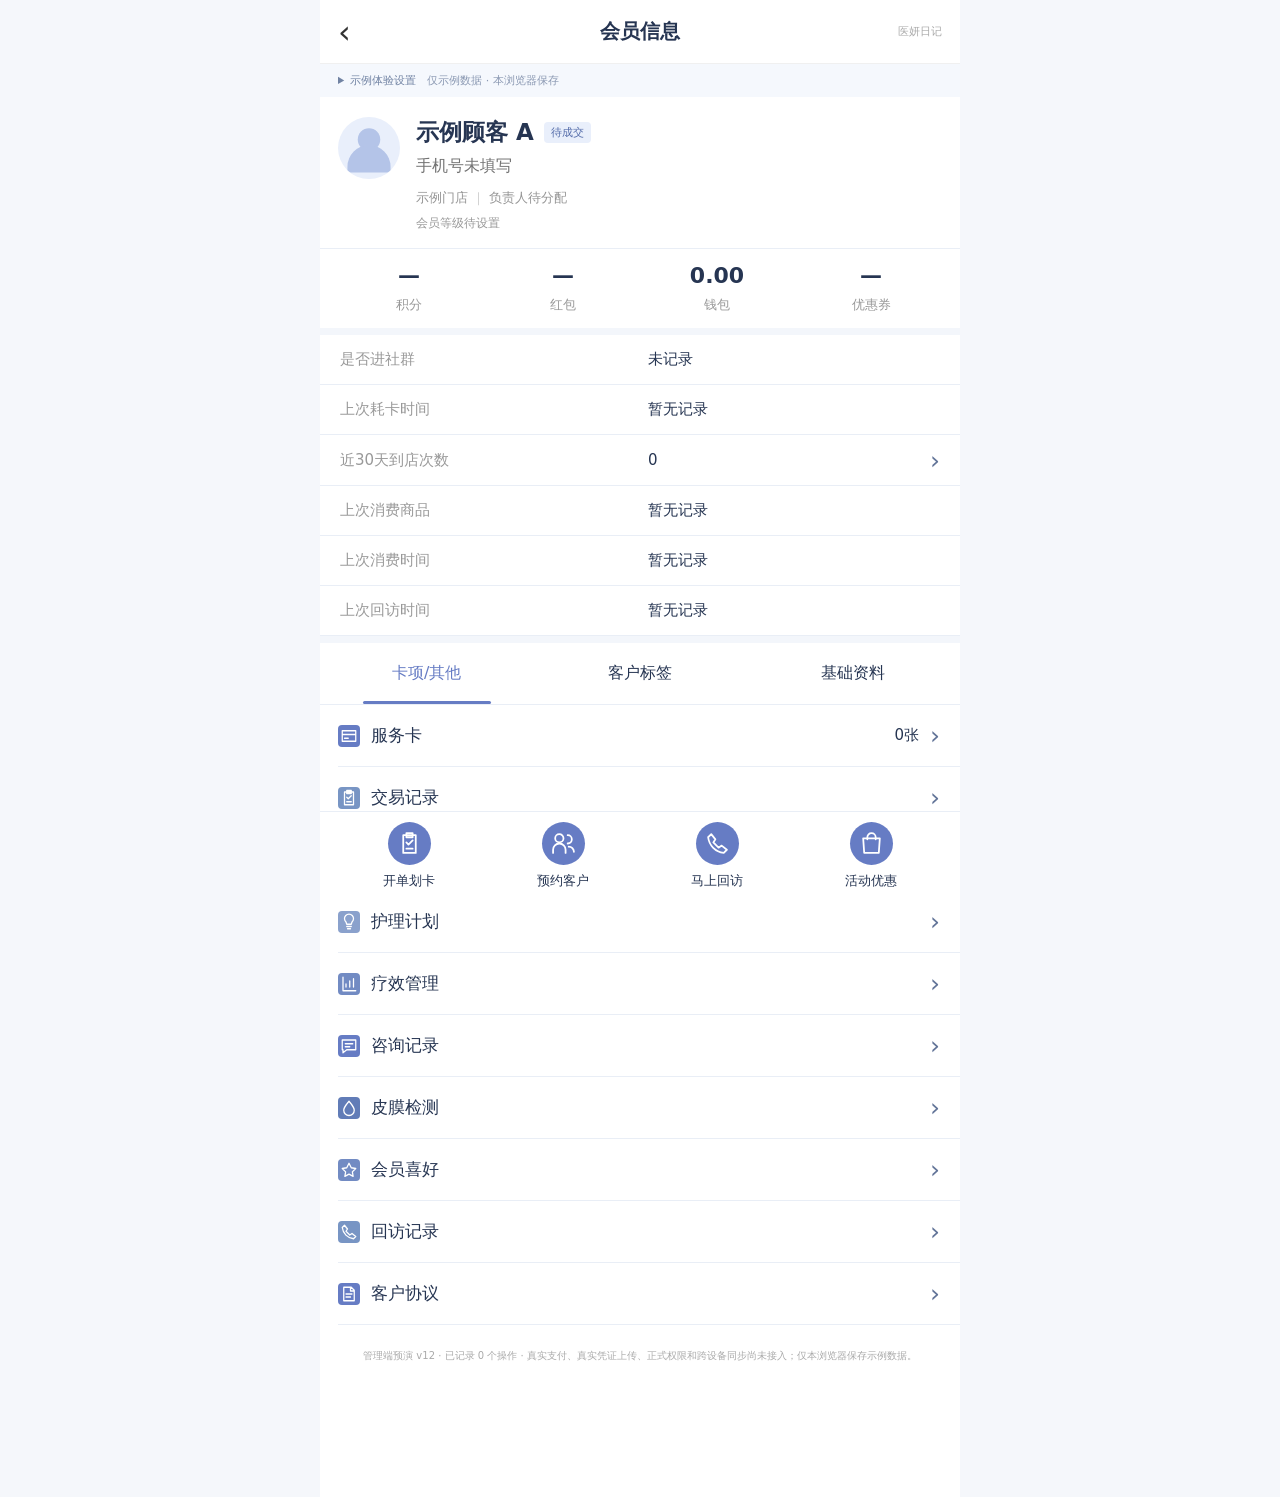
==== card-workflow/index.html @ ecf2a63a "Connect original workbench to appointment tasks customer filters and operating data" ====
<!doctype html>
<html lang="zh-CN">
  <head>
    <meta charset="UTF-8" />
    <meta name="viewport" content="width=device-width, initial-scale=1" />
    <meta name="robots" content="noindex, nofollow" />
    <meta name="referrer" content="no-referrer" />
    <title>医妍日记 · 管理端体验</title>
    <script type="module" crossorigin src="./assets/management-jrYn7xPK.js"></script>
    <link rel="modulepreload" crossorigin href="./assets/modulepreload-polyfill-wMinxHhO.js">
    <link rel="stylesheet" crossorigin href="./assets/management-DdcE110k.css">
  </head>
  <body>
    <div id="root"></div>
  </body>
</html>
---- card-workflow/assets/management-DdcE110k.css ----
._profile_sssn5_1{color:#263552;--accent:#667cc4;background:#fff}._member_sssn5_2{gap:16px;padding:24px 20px 20px;display:flex}._avatar_sssn5_3{background:#e9effb;border-radius:50%;flex:0 0 62px;place-items:center;height:62px;display:grid;overflow:hidden}._avatar_sssn5_3 svg{fill:#b4c4e8;width:60px;height:60px}._memberInfo_sssn5_5{flex:1;min-width:0}._name_sssn5_6{flex-wrap:wrap;align-items:center;gap:10px;display:flex}._name_sssn5_6 h2{color:#263552;margin:0;font-size:23px}._name_sssn5_6>span{color:#536ba9;background:#e9effb;border-radius:4px;padding:3px 7px;font-size:11px}._phone_sssn5_9{color:#737373;margin:10px 0 16px;font-size:16px}._assignment_sssn5_10{color:#959595;margin:0;font-size:13px}._assignment_sssn5_10>span{color:#c7c7c7}._level_sssn5_12{color:#999;margin:12px 0 0;font-size:12px}._assets_sssn5_13{border-top:1px solid #e9eef6;border-bottom:7px solid #f3f6fb;grid-template-columns:repeat(4,minmax(0,1fr));padding:20px 12px;display:grid}._assets_sssn5_13>div,._profile_sssn5_1 ._assets_sssn5_13>button{color:#263552;background:#fff;border:0;border-radius:0;flex-direction:column;align-items:center;gap:12px;min-width:0;padding:0;display:flex}._assets_sssn5_13 strong{overflow-wrap:anywhere;max-width:100%;font-size:22px;font-weight:600}._assets_sssn5_13 span{color:#999;font-size:13px}._overview_sssn5_17,._baseRows_sssn5_17{margin:0}._overview_sssn5_17{border-bottom:7px solid #f3f6fb}._overview_sssn5_17>div,._baseRows_sssn5_17>div{box-sizing:border-box;border-bottom:1px solid #e9eef6;grid-template-columns:minmax(0,1fr) minmax(0,1fr);align-items:center;gap:16px;min-height:58px;padding:12px 20px;display:grid}._overview_sssn5_17 dt{color:#999;font-size:15px}._overview_sssn5_17 dd,._baseRows_sssn5_17 dd{overflow-wrap:anywhere;margin:0;font-size:15px}._profile_sssn5_1 ._overview_sssn5_17 dd button{color:#263552;text-align:left;background:#fff;border:0;border-radius:0;justify-content:space-between;align-items:center;width:100%;min-height:30px;padding:0;display:flex}._tabBar_sssn5_23{z-index:5;background:#fff;border-bottom:1px solid #e9eef6;grid-template-columns:repeat(3,minmax(0,1fr));display:grid;position:sticky;top:0}._profile_sssn5_1 ._tabBar_sssn5_23 button{color:#263552;background:#fff;border:0;border-radius:0;padding:20px 0;font-size:16px;position:relative}._profile_sssn5_1 ._tabBar_sssn5_23 button[aria-selected=true]{color:var(--accent)}._tabBar_sssn5_23 button[aria-selected=true]:after{content:"";background:var(--accent);border-radius:2px;height:3px;position:absolute;bottom:0;left:20%;right:20%}._menu_sssn5_27{padding-left:18px}._profile_sssn5_1 ._menuRow_sssn5_28{color:#263552;text-align:left;background:#fff;border:0;border-bottom:1px solid #e9eef6;border-radius:0;align-items:center;gap:11px;width:100%;min-height:62px;padding:14px 20px 14px 0;font-size:17px;display:flex}._menuIcon_sssn5_29{box-sizing:border-box;color:#fff;border-radius:4px;flex-shrink:0;place-items:center;width:22px;height:22px;padding:2px;display:grid}._menuIcon_sssn5_29 svg{width:18px;height:18px}._blue_sssn5_31{background:#667cc4}._teal_sssn5_31{background:#7895c4}._amber_sssn5_31{background:#8298ca}._orange_sssn5_31{background:#6d88c2}._gold_sssn5_31{background:#8aa1cc}._coral_sssn5_31{background:#728bc3}._rose_sssn5_31{background:#617cb7}._menuValue_sssn5_32{margin-left:auto;font-size:15px}._chevron_sssn5_33{color:#627498;font-size:25px;font-weight:300;line-height:1}._infoHint_sssn5_34{text-align:center;color:#7183ac;letter-spacing:1px;background:#f5f8fd;margin:0;padding:10px;font-size:12px}._baseRows_sssn5_17 dt{font-size:16px}._baseRows_sssn5_17 dd{text-align:right;color:#888}._baseRows_sssn5_17>div:first-child dd{color:#263552;font-weight:600}._baseRows_sssn5_17>div:nth-child(8){border-bottom:7px solid #f3f6fb}._tagGroup_sssn5_39{border-bottom:7px solid #f3f6fb;padding:18px 20px 24px}._tagGroup_sssn5_39 h3{margin:0 0 20px;font-size:17px;font-weight:500}._groupHeading_sssn5_41{justify-content:space-between;align-items:center;margin-bottom:20px;display:flex}._groupHeading_sssn5_41 h3{margin:0}._profile_sssn5_1 ._groupHeading_sssn5_41 button{color:var(--accent);background:0 0;border:0;min-height:30px;padding:0;font-size:14px}._chips_sssn5_44{flex-wrap:wrap;gap:8px;display:flex}._chips_sssn5_44>span{overflow-wrap:anywhere;box-sizing:border-box;border:1px solid #cbd6eb;border-radius:3px;max-width:100%;padding:6px 8px;font-size:12px;line-height:1.6}._chips_sssn5_44 small{color:#888;font-size:11px;display:block}._empty_sssn5_47{color:#999;margin:0;font-size:13px}._noteForm_sssn5_48{gap:10px;margin-bottom:20px;display:grid}._profile_sssn5_1 ._noteForm_sssn5_48 button,._profile_sssn5_1 ._dialog_sssn5_49 button{background:var(--accent);color:#fff;border:0}._bottom_sssn5_50{width:100%;max-width:640px;padding:10px 12px max(10px, env(safe-area-inset-bottom));z-index:20;box-sizing:border-box;background:#fff;border-top:1px solid #e9eef6;grid-template-columns:repeat(4,minmax(0,1fr));display:grid;position:fixed;bottom:0;left:50%;transform:translate(-50%)}._profile_sssn5_1 ._bottom_sssn5_50 button{color:#263552;background:#fff;border:0;border-radius:0;flex-direction:column;align-items:center;gap:7px;padding:0;font-size:13px;display:flex}._bottom_sssn5_50 button>span{background:var(--accent);color:#fff;border-radius:50%;place-items:center;width:43px;height:43px;display:grid}._bottom_sssn5_50 svg{width:25px;height:25px}._dialog_sssn5_49{color:#333;box-sizing:border-box;border:0;border-radius:12px;width:min(320px,100vw - 64px);padding:24px}._dialog_sssn5_49::backdrop{background:#0005}._dialog_sssn5_49 h2{margin:0 0 14px;font-size:19px}._dialog_sssn5_49 p{color:#777;font-size:14px;line-height:1.8}._dialog_sssn5_49 button{width:100%}@media (width<=350px){._member_sssn5_2{gap:12px;padding:20px 14px}._name_sssn5_6 h2{font-size:20px}._avatar_sssn5_3{flex-basis:52px;height:52px}._avatar_sssn5_3 svg{width:52px;height:52px}._overview_sssn5_17>div,._baseRows_sssn5_17>div{gap:10px;padding-left:14px;padding-right:14px}._overview_sssn5_17 dt,._overview_sssn5_17 dd{font-size:14px}._assets_sssn5_13 strong{font-size:20px}}._member_sssn5_2{padding:20px 18px 16px}._phone_sssn5_9{margin:8px 0 12px}._level_sssn5_12{margin-top:8px}._assets_sssn5_13{padding-top:14px;padding-bottom:14px}._assets_sssn5_13>div,._profile_sssn5_1 ._assets_sssn5_13>button{gap:8px}._overview_sssn5_17>div{min-height:50px;padding-top:10px;padding-bottom:10px}._profile_sssn5_1 ._noteForm_sssn5_48 button:hover:not(:disabled),._profile_sssn5_1 ._dialog_sssn5_49 button:hover:not(:disabled){color:#fff;background:#5269b1}._tabBar_sssn5_23{top:64px}._page_1yeyo_1{color:#263552;padding:22px 18px}._heading_1yeyo_2{flex-wrap:wrap;justify-content:space-between;align-items:center;gap:12px;display:flex}._heading_1yeyo_2 h2,._intro_1yeyo_3 h2{margin:0 0 8px;font-size:19px;font-weight:600}._heading_1yeyo_2 p,._intro_1yeyo_3 p,._empty_1yeyo_4 p{color:#788398;margin:0;font-size:13px;line-height:1.8}._page_1yeyo_1 button._primary_1yeyo_5{color:#fff;background:#667cc4;border-color:#667cc4}._page_1yeyo_1 button._primary_1yeyo_5:hover:not(:disabled){background:#5269b1}._caption_1yeyo_7{color:#8491a8;margin:20px 0 12px;font-size:12px;line-height:1.7}._list_1yeyo_8{margin:0;padding:0;list-style:none}._list_1yeyo_8 li{border-bottom:1px solid #e9eef6;padding:20px 0}._recordHeader_1yeyo_10{flex-wrap:wrap;justify-content:space-between;gap:12px;font-size:12px;display:flex}._recordHeader_1yeyo_10 span,._list_1yeyo_8 small{color:#8491a8}._list_1yeyo_8 p{white-space:pre-wrap;overflow-wrap:anywhere;line-height:1.9}._list_1yeyo_8 small{font-size:11px}._empty_1yeyo_4{text-align:center;background:#f5f8fd;border-radius:16px;margin:30px 0;padding:36px 24px}._empty_1yeyo_4 h3{margin:0 0 12px;font-size:15px;font-weight:500}._intro_1yeyo_3{text-align:center;padding:16px 0}._symbol_1yeyo_17{color:#667cc4;background:#e9effb;border-radius:16px;place-items:center;width:50px;height:50px;margin-bottom:16px;font-size:26px;display:inline-grid}._serviceList_1yeyo_18{margin-top:28px}._serviceList_1yeyo_18 h3{font-size:16px}._serviceList_1yeyo_18 article{border-bottom:1px solid #e9eef6;padding:16px 0}._serviceList_1yeyo_18 span{float:right;color:#667cc4;font-size:12px}._serviceList_1yeyo_18 p{color:#788398;overflow-wrap:anywhere;line-height:1.8}._dialog_1yeyo_23{box-sizing:border-box;color:#263552;border:0;border-radius:20px;width:min(420px,100vw - 32px);max-height:calc(100dvh - 48px);padding:24px;box-shadow:0 20px 80px #26355230}._dialog_1yeyo_23::backdrop{background:#1b2d4d55}._dialog_1yeyo_23 h2{margin:0;font-size:20px}._dialog_1yeyo_23 label{margin:16px 0}._dialog_1yeyo_23 input,._dialog_1yeyo_23 textarea{width:100%}._dialog_1yeyo_23 textarea{box-sizing:border-box;resize:vertical;min-height:120px;font:inherit;color:#263552;border:1px solid #d8dfeb;border-radius:8px;padding:12px}._dialog_1yeyo_23 textarea:focus-visible{outline-offset:2px;outline:3px solid #9caee5}._dialog_1yeyo_23 small{color:#8491a8}._actions_1yeyo_31{gap:12px;margin-top:20px;display:flex}._actions_1yeyo_31 button{flex:1}._error_1yeyo_33{color:#a3403e;font-size:13px;line-height:1.6}._filters_1yeyo_34{flex-wrap:wrap;gap:10px;margin-top:24px;display:flex}._page_1yeyo_1 ._filters_1yeyo_34 button[aria-pressed=true]{color:#5269b1;background:#e9effb;border-color:#b4c4e8}._appointmentTitle_1yeyo_36{margin:14px 0 10px;font-size:16px;font-weight:600}._dialog_1yeyo_23 select{width:100%}._page_1yeyo_1 ._check_1yeyo_38{flex-direction:row;align-items:center;line-height:1.6;display:flex}._page_1yeyo_1 ._check_1yeyo_38 input{accent-color:#667cc4;flex-shrink:0;width:18px;height:18px;min-height:18px}._notification_1yeyo_40{background:#f5f8fd;border-radius:10px;margin-top:18px;padding:14px}._notification_1yeyo_40 p{color:#788398;margin:0 0 10px;font-size:12px}._message_1yeyo_42{overflow-wrap:anywhere;background:#f5f8fd;border-radius:12px;padding:18px;line-height:1.9}._statusFilters_1yeyo_44{grid-template-columns:repeat(3,minmax(0,1fr));gap:6px;display:grid}._page_1yeyo_1 ._statusFilters_1yeyo_44 button{padding:8px 4px;font-size:12px}._page_1vxxy_1{--brand:#667cc4;--ink:#24334d;max-width:1180px;color:var(--ink);background:#f5f7fb;min-height:100vh;margin:auto;padding:24px;font-family:system-ui,sans-serif;font-size:14px}._banner_1vxxy_2{color:#775824;background:#fff4d9;border-radius:12px;padding:12px 16px;line-height:1.7}._header_1vxxy_3{justify-content:space-between;align-items:center;gap:20px;padding:32px 0 24px;display:flex}._header_1vxxy_3 h1{letter-spacing:-.5px;margin:8px 0;font-size:28px;font-weight:650}._header_1vxxy_3 p{color:#69768b;margin:6px 0}._header_1vxxy_3 a{color:var(--brand);white-space:nowrap}._eyebrow_1vxxy_7{letter-spacing:2px;font-size:12px}._toolbar_1vxxy_8{background:#fff;border:1px solid #e1e6f0;border-radius:14px;align-items:end;gap:20px;padding:18px;display:flex}._toolbar_1vxxy_8>span{color:#788398;padding:10px 0}._page_1vxxy_1 label{color:#56647a;flex-direction:column;gap:8px;font-size:13px;display:flex}._page_1vxxy_1 select,._page_1vxxy_1 input{box-sizing:border-box;color:var(--ink);min-width:0;font:inherit;background:#fff;border:1px solid #d8dfeb;border-radius:8px;min-height:42px;padding:10px 12px}._page_1vxxy_1 button{font:inherit;color:var(--brand);cursor:pointer;white-space:nowrap;background:#fff;border:1px solid #d8dfeb;border-radius:8px;min-height:42px;padding:10px 16px}._page_1vxxy_1 button:hover:not(:disabled){background:#edf1fc}._page_1vxxy_1 button:disabled{opacity:.45;cursor:not-allowed}._page_1vxxy_1 button:focus-visible,._page_1vxxy_1 input:focus-visible,._page_1vxxy_1 select:focus-visible{outline-offset:2px;outline:3px solid #9caee5}._notice_1vxxy_16{color:#38644f;background:#eaf3ef;border-radius:10px;margin:16px 0;padding:14px 18px;line-height:1.5}._error_1vxxy_17{color:#9b4139;background:#fcecea}._summary_1vxxy_18{background:#fff;border:1px solid #e1e6f0;border-radius:14px;grid-template-columns:repeat(4,1fr);gap:20px;margin-bottom:20px;padding:24px;display:grid}._summary_1vxxy_18 small{color:#758197;margin-bottom:10px;display:block}._summary_1vxxy_18 strong{font-size:23px;font-weight:600}._columns_1vxxy_21{grid-template-columns:1fr 1fr;gap:20px;display:grid}._panel_1vxxy_22{background:#fff;border:1px solid #e1e6f0;border-radius:14px;min-width:0;margin-bottom:20px;padding:24px}._panel_1vxxy_22 h2{margin:0 0 16px;font-size:17px;font-weight:650}._tabs_1vxxy_24{flex-wrap:wrap;gap:8px;margin-bottom:18px;display:flex}._tabs_1vxxy_24 button{padding:8px 12px;font-size:13px}._form_1vxxy_27{grid-template-columns:minmax(0,1fr) minmax(0,1fr);gap:16px;display:grid}._page_1vxxy_1 label{min-width:0}._page_1vxxy_1 input,._page_1vxxy_1 select{max-width:100%}._form_1vxxy_27 ._hint_1vxxy_30,._form_1vxxy_27 ._primary_1vxxy_30{grid-column:1/-1}._page_1vxxy_1 ._primary_1vxxy_30{background:var(--brand);color:#fff;border-color:var(--brand)}._hint_1vxxy_30{color:#788398;margin:0 0 14px;font-size:12px;line-height:1.8}._row_1vxxy_34{border-bottom:1px solid #edf0f5;justify-content:space-between;align-items:center;gap:16px;padding:16px 0;display:flex}._row_1vxxy_34:last-child{border-bottom:0}._row_1vxxy_34 p,._approval_1vxxy_36 p{color:#788398;overflow-wrap:anywhere;margin:7px 0 0;font-size:12px;line-height:1.6}._row_1vxxy_34 strong{font-weight:550}._balance_1vxxy_38{white-space:nowrap;color:var(--brand);font-size:25px}._balance_1vxxy_38 small{font-size:12px;font-weight:400}._empty_1vxxy_40{color:#8590a3;text-align:center;padding:28px 0}._inlineForm_1vxxy_41{align-items:end;gap:12px;margin-bottom:12px;display:flex}._inlineForm_1vxxy_41 label{flex:1}._actions_1vxxy_43{flex-wrap:wrap;align-items:center;gap:8px;display:flex}._actions_1vxxy_43 button,._actions_1vxxy_43 select{font-size:12px}._reason_1vxxy_45{max-width:600px;margin-bottom:12px}._badge_1vxxy_46{white-space:nowrap;background:#eef1fa;border-radius:6px;padding:6px 10px;font-size:12px}._approval_1vxxy_36{background:#f4f5fb;border-radius:10px;justify-content:space-between;align-items:center;gap:16px;margin:12px 0;padding:16px;display:flex}._footer_1vxxy_48{color:#788398;text-align:center;padding:12px 0 32px;font-size:12px;line-height:1.8}@media (width<=760px){._page_1vxxy_1{padding:14px}._header_1vxxy_3 h1{font-size:23px}._header_1vxxy_3{align-items:start}._columns_1vxxy_21{grid-template-columns:1fr;gap:0}._summary_1vxxy_18{grid-template-columns:1fr 1fr;padding:18px}._summary_1vxxy_18 strong{font-size:20px}._toolbar_1vxxy_8{flex-wrap:wrap;gap:12px}._toolbar_1vxxy_8 label{flex:1}._toolbar_1vxxy_8>span{flex-basis:100%;padding:0}._panel_1vxxy_22{padding:18px}._row_1vxxy_34,._approval_1vxxy_36{flex-direction:column;align-items:flex-start}._inlineForm_1vxxy_41{flex-wrap:wrap}._inlineForm_1vxxy_41 label{flex-basis:100%}}._page_1vxxy_1 [hidden]{display:none!important}._page_1vxxy_1{box-sizing:border-box;--brand:#536ba9;--ink:#263552;background:#fff;max-width:640px;padding:0 0 110px}._appHeader_1vxxy_53{background:#fff;border-bottom:1px solid #f0f0f0;justify-content:space-between;align-items:center;gap:10px;padding:16px 18px;display:flex}._appHeader_1vxxy_53 h1{margin:0;font-size:20px;font-weight:600}._page_1vxxy_1 ._appHeader_1vxxy_53 button,._appHeader_1vxxy_53 a{color:#333;text-align:left;background:0 0;border:0;width:48px;padding:0;font-size:32px;line-height:1;text-decoration:none}._appHeader_1vxxy_53>span{color:#aaa;text-align:right;width:48px;font-size:11px}._demoSettings_1vxxy_57{color:#7183a3;background:#f5f8fd;font-size:11px}._demoSettings_1vxxy_57 summary{cursor:pointer;padding:9px 18px}._demoSettings_1vxxy_57 summary span{color:#8a98b2;margin-left:8px}._demoSettings_1vxxy_57 ._toolbar_1vxxy_8{background:#f5f8fd;border:0;border-radius:0}._notice_1vxxy_16{margin:10px 14px;padding:10px 12px;font-size:12px}._currentMember_1vxxy_62{color:#888;background:#fafafa;margin:0;padding:16px 18px;font-size:13px}._page_1vxxy_1>._tabs_1vxxy_24,._page_1vxxy_1>._hint_1vxxy_30{margin:16px 18px}._panel_1vxxy_22{border:0;border-bottom:7px solid #f3f6fb;border-radius:0;margin:0;padding:20px 18px}._panel_1vxxy_22 h2,._panel_1vxxy_22>._primary_1vxxy_30{margin-bottom:16px}._page_1vxxy_1 ._primary_1vxxy_30{background:#667cc4;border-color:#667cc4}._page_1vxxy_1 ._primary_1vxxy_30:hover:not(:disabled){background:#5269b1}._tabs_1vxxy_24 button[aria-pressed=true]{color:#536ba9;background:#e9effb;border-color:#b4c4e8}._footer_1vxxy_48{color:#aaa;padding:22px 20px;font-size:10px}@media (width<=760px){._page_1vxxy_1{padding:0 0 110px}}._appHeader_1vxxy_53{z-index:10;box-sizing:border-box;height:64px;padding:10px 18px;position:sticky;top:0}._page_1vxxy_1 ._appHeader_1vxxy_53 ._headerAction_1vxxy_74{color:#536ba9;text-align:right;border-radius:6px;font-size:14px;font-weight:500}._shop_czu3t_1{background:#fff;border:1px solid #e1e6f0;border-radius:18px;margin:20px 0;overflow:clip}._shopHeading_czu3t_2{justify-content:space-between;align-items:center;gap:12px;padding:24px 28px 16px;display:flex}._shopHeading_czu3t_2 h2{letter-spacing:-.5px;margin:6px 0 0;font-size:25px}._eyebrow_czu3t_4{letter-spacing:2px;color:#8992a4;font-size:11px}._sample_czu3t_5{color:#7183a3;background:#f0f4fc;border-radius:6px;padding:6px 10px;font-size:11px}._memberRow_czu3t_6{align-items:center;gap:12px;padding:14px 28px 24px;display:flex}._avatar_czu3t_7{color:#67a;background:#edf0f8;border-radius:50%;place-items:center;width:48px;height:48px;font-size:20px;display:grid}._memberRow_czu3t_6 small{color:#8992a4;margin-bottom:4px;font-size:11px;display:block}._memberRow_czu3t_6 strong{font-size:17px}._shop_czu3t_1 ._memberRow_czu3t_6 button{border:0;margin-left:auto;font-size:12px}._categoryTabs_czu3t_11{border-bottom:1px solid #e9edf4;gap:32px;padding:0 24px;display:flex}._shop_czu3t_1 ._categoryTabs_czu3t_11 button{color:#606b7e;background:0 0;border:0;border-bottom:3px solid #0000;border-radius:0;padding:16px 0;font-size:17px;font-weight:600}._shop_czu3t_1 ._categoryTabs_czu3t_11 button[aria-pressed=true]{color:#667cc4;border-bottom-color:#667cc4}._catalogBody_czu3t_14{grid-template-columns:140px minmax(0,1fr);min-height:470px;display:grid}._series_czu3t_15{background:#f6f7fa;padding-top:16px}._shop_czu3t_1 ._series_czu3t_15 button{white-space:normal;text-align:left;color:#828a99;background:0 0;border:0;border-left:3px solid #0000;border-radius:0;width:100%;padding:18px;font-size:13px;display:block}._shop_czu3t_1 ._series_czu3t_15 button[aria-pressed=true]{color:#536ba9;background:#fff;border-left-color:#667cc4;font-weight:650}._products_czu3t_18{min-width:0;padding:18px 28px}._search_czu3t_19{align-items:center;gap:10px;display:flex;flex-direction:row!important;font-size:12px!important}._shop_czu3t_1 ._search_czu3t_19 input{background:#f7f8fb;border:0;flex:1}._sampleNote_czu3t_21{color:#939aa7;margin:12px 0;font-size:11px;line-height:1.7}._product_czu3t_18{border-bottom:1px solid #f0f1f5;gap:22px;padding:24px 0;display:flex}._product_czu3t_18:last-child{border-bottom:0}._art_czu3t_24{border-radius:12px;flex-shrink:0;place-items:center;width:116px;height:132px;display:grid;position:relative;overflow:hidden}._art_czu3t_24>span{opacity:.7;font-family:serif;font-size:46px;font-weight:300}._lavender_czu3t_26{color:#7581a9;background:linear-gradient(150deg,#f0edf8,#e4e9f5)}._sage_czu3t_27{color:#799c91;background:linear-gradient(150deg,#f0f4ef,#e4eeeb)}._peach_czu3t_28{color:#b59a89;background:linear-gradient(150deg,#faf1e8,#f2e6e2)}._bottle_czu3t_29{background:linear-gradient(90deg,#e7e7e2,#fff 45%,#ededeb);border:1px solid #dddfda;border-radius:7px 7px 10px 10px;flex-direction:column;justify-content:center;align-items:center;width:40px;height:85px;margin-top:12px;display:flex;position:relative;box-shadow:7px 7px 14px #24334d12}._bottle_czu3t_29:before{content:"";background:#c9cdc8;border-radius:3px 3px 0 0;width:26px;height:12px;position:absolute;top:-13px}._bottle_czu3t_29 small{letter-spacing:1px;font-size:5px}._bottle_czu3t_29 span{margin-top:7px;font-family:serif;font-size:21px}._productInfo_czu3t_33{flex:1;min-width:0}._productInfo_czu3t_33 h3{margin:2px 0 9px;font-size:18px;font-weight:600}._productInfo_czu3t_33 p{color:#959daa;margin:0 0 12px;font-size:12px}._kind_czu3t_36{color:#8c97aa;background:#f5f6f9;border-radius:3px;padding:3px 6px;font-size:10px}._productBottom_czu3t_37{flex-wrap:wrap;justify-content:space-between;align-items:center;gap:8px;margin-top:16px;display:flex}._productBottom_czu3t_37 b{color:#667cc4;font-size:18px;font-weight:600}._productBottom_czu3t_37 small{color:#9aa3b1;font-size:10px;font-weight:400}._shop_czu3t_1 ._productBottom_czu3t_37 button{background:#eef1fa;border:0;border-radius:24px;padding:8px 16px;font-size:12px}._empty_czu3t_41{text-align:center;color:#8d98aa;padding:50px 10px;font-size:13px;line-height:1.8}._cartBar_czu3t_42{-webkit-backdrop-filter:blur(16px);backdrop-filter:blur(16px);padding:14px 24px max(14px,env(safe-area-inset-bottom));z-index:2;background:#fffffff5;border-top:1px solid #e8ecf3;justify-content:space-between;align-items:center;gap:12px;display:flex;position:sticky;bottom:0;box-shadow:0 -8px 25px #24334d05}._cartBar_czu3t_42 ._cartSummary_czu3t_43{text-align:left;background:0 0;border:0;align-items:center;gap:12px;padding:0;display:flex}._cartSummary_czu3t_43 strong{color:#33415b;font-size:13px;display:block}._cartSummary_czu3t_43 small{color:#7381a6;margin-top:4px;font-size:12px;display:block}._cartIcon_czu3t_46{background:#e8edf9;border-radius:50%;place-items:center;width:42px;height:42px;font-size:23px;display:grid}._shop_czu3t_1 ._pay_czu3t_47{color:#fff;background:#667cc4;border:0;border-radius:25px;padding:12px 28px;font-weight:600}._shop_czu3t_1 ._pay_czu3t_47:hover:not(:disabled){background:#5269b1}._checkout_czu3t_49{padding:12px 28px 28px}._checkout_czu3t_49 h3{font-size:16px}._checkoutLine_czu3t_51{border-bottom:1px solid #edf0f5;align-items:center;gap:14px;padding:20px 0;display:flex}._checkoutLine_czu3t_51 ._art_czu3t_24{border-radius:8px;width:60px;height:70px}._checkoutLine_czu3t_51 ._art_czu3t_24>span{font-size:27px}._lineInfo_czu3t_54{flex:1;min-width:0}._lineInfo_czu3t_54 strong{font-size:14px}._lineInfo_czu3t_54 p{color:#8b95a6;margin:6px 0 0;font-size:11px}._lineEnd_czu3t_57{text-align:right}._lineEnd_czu3t_57 b{color:#667cc4;font-size:14px}._shop_czu3t_1 ._lineEnd_czu3t_57 button{border:0;margin-left:auto;padding:4px;font-size:11px;display:block}._total_czu3t_60{justify-content:space-between;align-items:center;gap:12px;margin:24px 0;display:flex}._total_czu3t_60 strong{color:#667cc4;font-size:24px}._channel_czu3t_62{max-width:420px}._checkout_czu3t_49>._pay_czu3t_47{width:100%;margin-top:12px}._success_czu3t_64{text-align:center;padding:20px 0}._success_czu3t_64>span{color:#5b8c78;background:#eaf3ef;border-radius:50%;place-items:center;width:50px;height:50px;margin:auto;font-size:25px;display:grid}._success_czu3t_64 p{color:#7c889b;font-size:12px}._dialog_czu3t_67{color:#24334d;border:0;border-radius:18px;width:min(460px,100% - 28px);padding:24px;box-shadow:0 20px 80px #1d284d30}._dialog_czu3t_67::backdrop{background:#17243b66}._dialogTitle_czu3t_69{justify-content:space-between;align-items:center;gap:12px;display:flex}._dialogTitle_czu3t_69 h3{margin:0;font-size:18px}._shop_czu3t_1 ._dialogTitle_czu3t_69 button{border:0;padding:4px 12px;font-size:24px}._dialog_czu3t_67 label{margin:18px 0}._dialog_czu3t_67 label small{color:#8992a4;font-size:11px}._dialog_czu3t_67 ._pay_czu3t_47{width:100%}._error_czu3t_75{color:#a04d4d;background:#fbefee;border-radius:8px;padding:12px;font-size:12px}@media (width<=600px){._shop_czu3t_1{border-radius:12px;margin:12px -2px}._shopHeading_czu3t_2{padding:18px 16px 12px}._shopHeading_czu3t_2 h2{font-size:20px}._memberRow_czu3t_6{padding:8px 16px 18px}._memberRow_czu3t_6 strong{font-size:15px}._categoryTabs_czu3t_11{gap:24px;padding:0 16px}._shop_czu3t_1 ._categoryTabs_czu3t_11 button{padding:13px 0;font-size:14px}._catalogBody_czu3t_14{grid-template-columns:78px minmax(0,1fr);min-height:430px}._shop_czu3t_1 ._series_czu3t_15 button{padding:16px 8px;font-size:12px}._products_czu3t_18{padding:12px}._search_czu3t_19{gap:0;font-size:0!important}._shop_czu3t_1 ._search_czu3t_19 input{width:100%;font-size:12px}._sampleNote_czu3t_21{font-size:10px}._product_czu3t_18{gap:10px;padding:20px 0}._art_czu3t_24{border-radius:7px;width:62px;height:88px}._art_czu3t_24>span{font-size:30px}._bottle_czu3t_29{transform:scale(.72)}._productInfo_czu3t_33 h3{margin:0 0 6px;font-size:14px;line-height:1.5}._productInfo_czu3t_33 p{margin-bottom:7px;font-size:10px;line-height:1.6}._productBottom_czu3t_37{margin-top:10px}._productBottom_czu3t_37 b{font-size:15px}._shop_czu3t_1 ._productBottom_czu3t_37 button{min-height:36px;padding:6px 12px;font-size:11px}._cartBar_czu3t_42{padding:12px}._cartBar_czu3t_42 ._pay_czu3t_47{padding:11px 18px;font-size:13px}._cartIcon_czu3t_46{width:34px;height:34px}._checkout_czu3t_49{padding:6px 16px 20px}._checkoutLine_czu3t_51{gap:10px}._checkoutLine_czu3t_51 ._art_czu3t_24{width:44px;height:54px}._lineInfo_czu3t_54 strong,._lineEnd_czu3t_57 b{font-size:12px}}._operations_1wo0m_1{color:#263552;background:#f3f6fc;min-height:80vh;padding:18px}._hero_1wo0m_1{background:linear-gradient(130deg,#e2eafe,#fff);border:1px solid #e0e7f3;border-radius:18px;padding:22px}._hero_1wo0m_1 h2{margin:10px 0}._hero_1wo0m_1 span,._hero_1wo0m_1 p,._muted_1wo0m_1{color:#7585a0;font-size:12px;line-height:1.8}._nav_1wo0m_1{grid-template-columns:repeat(4,minmax(0,1fr));gap:5px;margin:20px 0;display:grid}._operations_1wo0m_1 ._nav_1wo0m_1 button{white-space:normal;padding:12px 3px;font-size:12px}._operations_1wo0m_1 ._nav_1wo0m_1 button[aria-current=page]{color:#fff;background:#667cc4;border-color:#667cc4}._period_1wo0m_1{flex-wrap:wrap;gap:6px;margin:14px 0;display:flex}._operations_1wo0m_1 ._period_1wo0m_1 button{padding:8px 12px;font-size:13px}._operations_1wo0m_1 ._period_1wo0m_1 button[aria-pressed=true]{color:#354e8c;background:#e4ebfc;border-color:#9eb0db}._metrics_1wo0m_1{grid-template-columns:repeat(2,minmax(0,1fr));gap:10px;display:grid}._operations_1wo0m_1 ._metrics_1wo0m_1 button{white-space:normal;text-align:left;color:#263552;border:1px solid #e0e7f3;border-radius:15px;min-width:0;padding:18px 12px}._metrics_1wo0m_1 span,._metrics_1wo0m_1 small{color:#7485a1;font-size:12px;line-height:1.5;display:block}._metrics_1wo0m_1 strong{color:#536eb5;overflow-wrap:anywhere;margin:12px 0;font-size:23px;display:block}._metrics_1wo0m_1 strong small{display:inline}._todo_1wo0m_1{background:#eaf0fc;border-radius:14px;justify-content:space-between;align-items:center;gap:10px;margin:20px 0;padding:18px;display:flex}._todo_1wo0m_1 h3{margin:0;font-size:16px}._todo_1wo0m_1 p,._todo_1wo0m_1 span{font-size:12px;line-height:1.7}._operations_1wo0m_1 ._todo_1wo0m_1 button{padding:8px;font-size:12px}._card_1wo0m_1{background:#fff;border:1px solid #e3e9f3;border-radius:16px;margin:16px 0;padding:16px}._card_1wo0m_1 h3{margin-top:4px;font-size:16px}._list_1wo0m_1{margin:0;padding:0;list-style:none}._list_1wo0m_1 li{border-bottom:1px solid #edf1f7;justify-content:space-between;align-items:center;gap:12px;padding:18px 0;display:flex}._list_1wo0m_1 li:last-child{border:0}._list_1wo0m_1 li>div{overflow-wrap:anywhere;min-width:0}._list_1wo0m_1 b{font-size:14px}._list_1wo0m_1 p{margin:8px 0;font-size:12px;line-height:1.8}._list_1wo0m_1 small{color:#7e8ca4;font-size:11px;line-height:1.8}._operations_1wo0m_1 ._list_1wo0m_1 button{flex-shrink:0;padding:8px;font-size:12px}._empty_1wo0m_1{text-align:center;color:#7e8ca4;padding:25px 8px;font-size:14px}._empty_1wo0m_1 p{font-size:12px;line-height:1.8}._search_1wo0m_1{margin:14px 0;font-size:13px;display:block}._search_1wo0m_1 input,._search_1wo0m_1 select{box-sizing:border-box;color:#263552;width:100%;min-height:44px;font:inherit;background:#fff;border:1px solid #d8dfeb;border-radius:8px;margin-top:8px;padding:10px;display:block}._definitions_1wo0m_1{color:#7485a1;padding:12px;font-size:12px;line-height:1.9}._trend_1wo0m_1{padding:0;list-style:none}._trend_1wo0m_1 li{align-items:center;gap:10px;margin:14px 0;font-size:11px;display:flex}._trend_1wo0m_1 li>div{background:#edf1fa;border-radius:5px;flex:1;height:8px}._trend_1wo0m_1 li>div span{background:#7d94ce;border-radius:5px;height:8px;display:block}._trend_1wo0m_1 b{min-width:65px;font-weight:400}._footer_1wo0m_1{text-align:center;color:#8d9aaf;margin-top:30px;font-size:11px;line-height:1.9}@media (width<=350px){._operations_1wo0m_1{padding:10px}._metrics_1wo0m_1 strong{font-size:20px}._card_1wo0m_1{padding:12px}._nav_1wo0m_1{gap:3px}}*{box-sizing:border-box}body{background:#f5f7fb;margin:0}
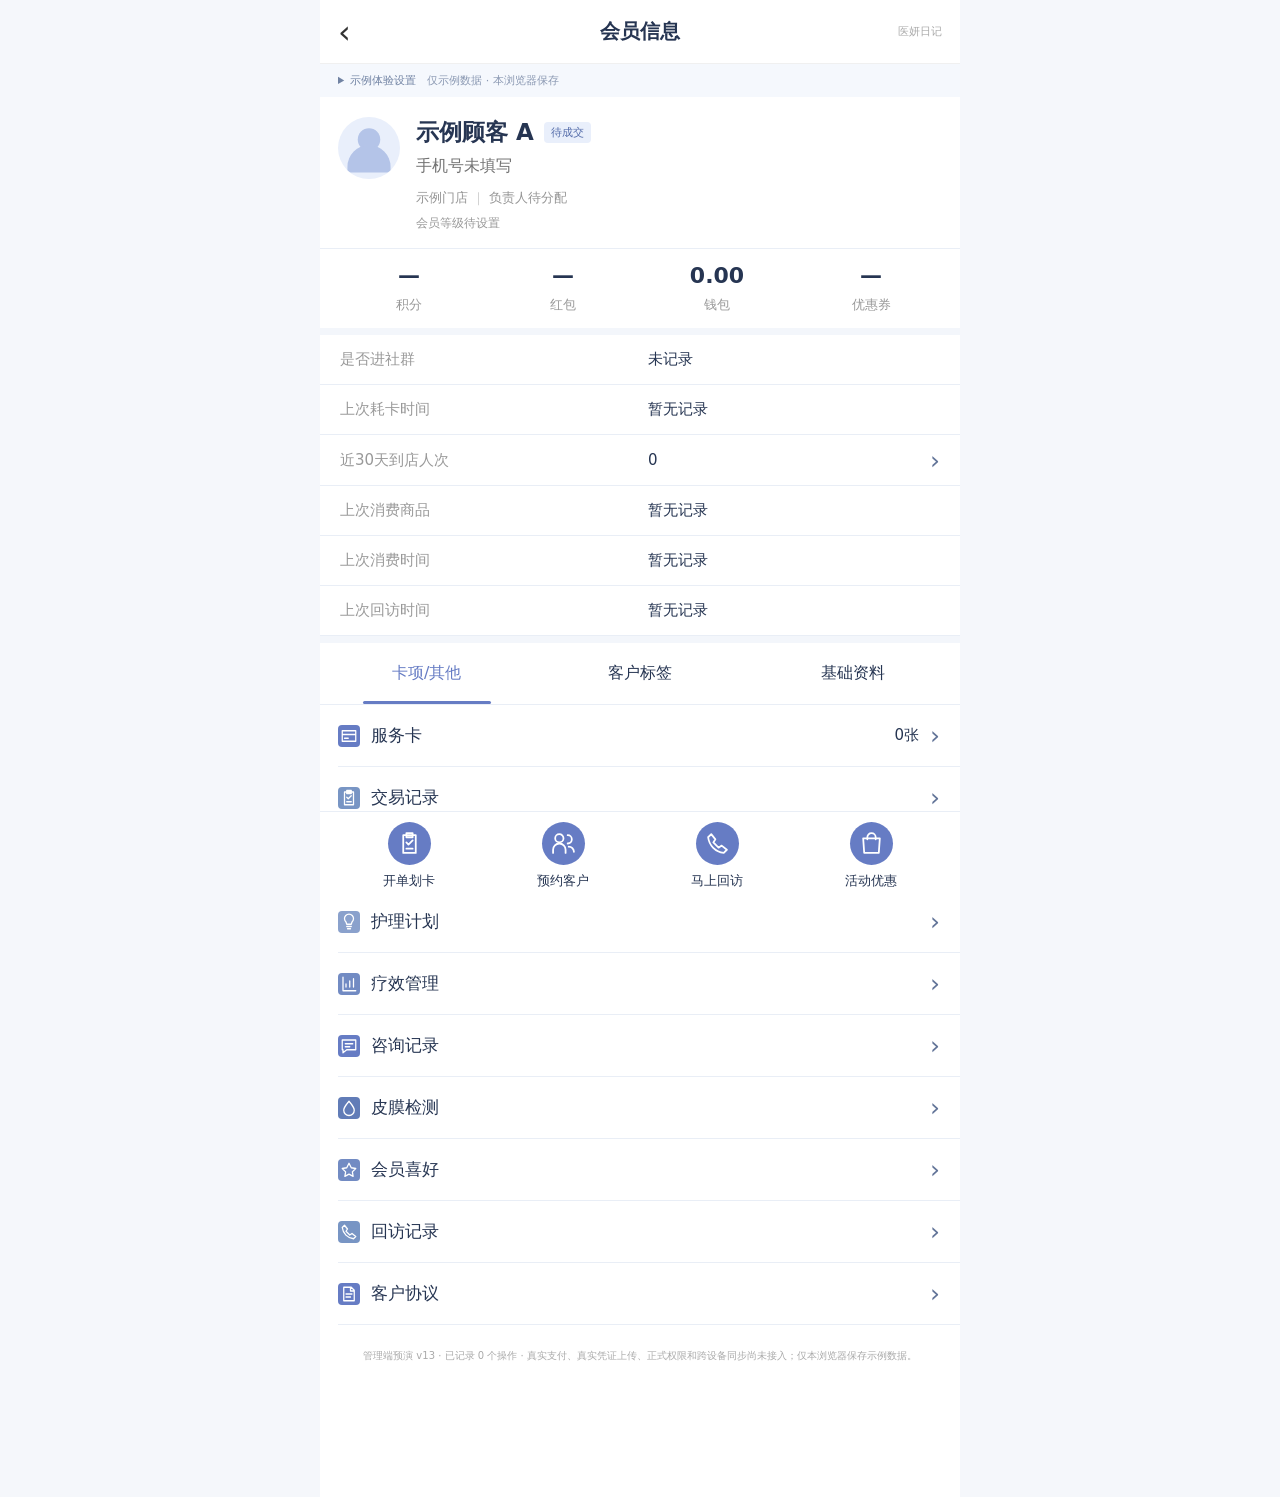
==== commit cbd085c8: "Add historical reports daily customer visit counts and inactivity filters" ====
--- a/card-workflow/index.html
+++ b/card-workflow/index.html
@@ -6,9 +6,9 @@
     <meta name="robots" content="noindex, nofollow" />
     <meta name="referrer" content="no-referrer" />
     <title>医妍日记 · 管理端体验</title>
-    <script type="module" crossorigin src="./assets/management-jrYn7xPK.js"></script>
+    <script type="module" crossorigin src="./assets/management-DFhlQGBe.js"></script>
     <link rel="modulepreload" crossorigin href="./assets/modulepreload-polyfill-wMinxHhO.js">
-    <link rel="stylesheet" crossorigin href="./assets/management-DdcE110k.css">
+    <link rel="stylesheet" crossorigin href="./assets/management-CV69FcF6.css">
   </head>
   <body>
     <div id="root"></div>
--- a/card-workflow/assets/management-CV69FcF6.css
+++ b/card-workflow/assets/management-CV69FcF6.css
@@ -0,0 +1 @@
+._profile_sssn5_1{color:#263552;--accent:#667cc4;background:#fff}._member_sssn5_2{gap:16px;padding:24px 20px 20px;display:flex}._avatar_sssn5_3{background:#e9effb;border-radius:50%;flex:0 0 62px;place-items:center;height:62px;display:grid;overflow:hidden}._avatar_sssn5_3 svg{fill:#b4c4e8;width:60px;height:60px}._memberInfo_sssn5_5{flex:1;min-width:0}._name_sssn5_6{flex-wrap:wrap;align-items:center;gap:10px;display:flex}._name_sssn5_6 h2{color:#263552;margin:0;font-size:23px}._name_sssn5_6>span{color:#536ba9;background:#e9effb;border-radius:4px;padding:3px 7px;font-size:11px}._phone_sssn5_9{color:#737373;margin:10px 0 16px;font-size:16px}._assignment_sssn5_10{color:#959595;margin:0;font-size:13px}._assignment_sssn5_10>span{color:#c7c7c7}._level_sssn5_12{color:#999;margin:12px 0 0;font-size:12px}._assets_sssn5_13{border-top:1px solid #e9eef6;border-bottom:7px solid #f3f6fb;grid-template-columns:repeat(4,minmax(0,1fr));padding:20px 12px;display:grid}._assets_sssn5_13>div,._profile_sssn5_1 ._assets_sssn5_13>button{color:#263552;background:#fff;border:0;border-radius:0;flex-direction:column;align-items:center;gap:12px;min-width:0;padding:0;display:flex}._assets_sssn5_13 strong{overflow-wrap:anywhere;max-width:100%;font-size:22px;font-weight:600}._assets_sssn5_13 span{color:#999;font-size:13px}._overview_sssn5_17,._baseRows_sssn5_17{margin:0}._overview_sssn5_17{border-bottom:7px solid #f3f6fb}._overview_sssn5_17>div,._baseRows_sssn5_17>div{box-sizing:border-box;border-bottom:1px solid #e9eef6;grid-template-columns:minmax(0,1fr) minmax(0,1fr);align-items:center;gap:16px;min-height:58px;padding:12px 20px;display:grid}._overview_sssn5_17 dt{color:#999;font-size:15px}._overview_sssn5_17 dd,._baseRows_sssn5_17 dd{overflow-wrap:anywhere;margin:0;font-size:15px}._profile_sssn5_1 ._overview_sssn5_17 dd button{color:#263552;text-align:left;background:#fff;border:0;border-radius:0;justify-content:space-between;align-items:center;width:100%;min-height:30px;padding:0;display:flex}._tabBar_sssn5_23{z-index:5;background:#fff;border-bottom:1px solid #e9eef6;grid-template-columns:repeat(3,minmax(0,1fr));display:grid;position:sticky;top:0}._profile_sssn5_1 ._tabBar_sssn5_23 button{color:#263552;background:#fff;border:0;border-radius:0;padding:20px 0;font-size:16px;position:relative}._profile_sssn5_1 ._tabBar_sssn5_23 button[aria-selected=true]{color:var(--accent)}._tabBar_sssn5_23 button[aria-selected=true]:after{content:"";background:var(--accent);border-radius:2px;height:3px;position:absolute;bottom:0;left:20%;right:20%}._menu_sssn5_27{padding-left:18px}._profile_sssn5_1 ._menuRow_sssn5_28{color:#263552;text-align:left;background:#fff;border:0;border-bottom:1px solid #e9eef6;border-radius:0;align-items:center;gap:11px;width:100%;min-height:62px;padding:14px 20px 14px 0;font-size:17px;display:flex}._menuIcon_sssn5_29{box-sizing:border-box;color:#fff;border-radius:4px;flex-shrink:0;place-items:center;width:22px;height:22px;padding:2px;display:grid}._menuIcon_sssn5_29 svg{width:18px;height:18px}._blue_sssn5_31{background:#667cc4}._teal_sssn5_31{background:#7895c4}._amber_sssn5_31{background:#8298ca}._orange_sssn5_31{background:#6d88c2}._gold_sssn5_31{background:#8aa1cc}._coral_sssn5_31{background:#728bc3}._rose_sssn5_31{background:#617cb7}._menuValue_sssn5_32{margin-left:auto;font-size:15px}._chevron_sssn5_33{color:#627498;font-size:25px;font-weight:300;line-height:1}._infoHint_sssn5_34{text-align:center;color:#7183ac;letter-spacing:1px;background:#f5f8fd;margin:0;padding:10px;font-size:12px}._baseRows_sssn5_17 dt{font-size:16px}._baseRows_sssn5_17 dd{text-align:right;color:#888}._baseRows_sssn5_17>div:first-child dd{color:#263552;font-weight:600}._baseRows_sssn5_17>div:nth-child(8){border-bottom:7px solid #f3f6fb}._tagGroup_sssn5_39{border-bottom:7px solid #f3f6fb;padding:18px 20px 24px}._tagGroup_sssn5_39 h3{margin:0 0 20px;font-size:17px;font-weight:500}._groupHeading_sssn5_41{justify-content:space-between;align-items:center;margin-bottom:20px;display:flex}._groupHeading_sssn5_41 h3{margin:0}._profile_sssn5_1 ._groupHeading_sssn5_41 button{color:var(--accent);background:0 0;border:0;min-height:30px;padding:0;font-size:14px}._chips_sssn5_44{flex-wrap:wrap;gap:8px;display:flex}._chips_sssn5_44>span{overflow-wrap:anywhere;box-sizing:border-box;border:1px solid #cbd6eb;border-radius:3px;max-width:100%;padding:6px 8px;font-size:12px;line-height:1.6}._chips_sssn5_44 small{color:#888;font-size:11px;display:block}._empty_sssn5_47{color:#999;margin:0;font-size:13px}._noteForm_sssn5_48{gap:10px;margin-bottom:20px;display:grid}._profile_sssn5_1 ._noteForm_sssn5_48 button,._profile_sssn5_1 ._dialog_sssn5_49 button{background:var(--accent);color:#fff;border:0}._bottom_sssn5_50{width:100%;max-width:640px;padding:10px 12px max(10px, env(safe-area-inset-bottom));z-index:20;box-sizing:border-box;background:#fff;border-top:1px solid #e9eef6;grid-template-columns:repeat(4,minmax(0,1fr));display:grid;position:fixed;bottom:0;left:50%;transform:translate(-50%)}._profile_sssn5_1 ._bottom_sssn5_50 button{color:#263552;background:#fff;border:0;border-radius:0;flex-direction:column;align-items:center;gap:7px;padding:0;font-size:13px;display:flex}._bottom_sssn5_50 button>span{background:var(--accent);color:#fff;border-radius:50%;place-items:center;width:43px;height:43px;display:grid}._bottom_sssn5_50 svg{width:25px;height:25px}._dialog_sssn5_49{color:#333;box-sizing:border-box;border:0;border-radius:12px;width:min(320px,100vw - 64px);padding:24px}._dialog_sssn5_49::backdrop{background:#0005}._dialog_sssn5_49 h2{margin:0 0 14px;font-size:19px}._dialog_sssn5_49 p{color:#777;font-size:14px;line-height:1.8}._dialog_sssn5_49 button{width:100%}@media (width<=350px){._member_sssn5_2{gap:12px;padding:20px 14px}._name_sssn5_6 h2{font-size:20px}._avatar_sssn5_3{flex-basis:52px;height:52px}._avatar_sssn5_3 svg{width:52px;height:52px}._overview_sssn5_17>div,._baseRows_sssn5_17>div{gap:10px;padding-left:14px;padding-right:14px}._overview_sssn5_17 dt,._overview_sssn5_17 dd{font-size:14px}._assets_sssn5_13 strong{font-size:20px}}._member_sssn5_2{padding:20px 18px 16px}._phone_sssn5_9{margin:8px 0 12px}._level_sssn5_12{margin-top:8px}._assets_sssn5_13{padding-top:14px;padding-bottom:14px}._assets_sssn5_13>div,._profile_sssn5_1 ._assets_sssn5_13>button{gap:8px}._overview_sssn5_17>div{min-height:50px;padding-top:10px;padding-bottom:10px}._profile_sssn5_1 ._noteForm_sssn5_48 button:hover:not(:disabled),._profile_sssn5_1 ._dialog_sssn5_49 button:hover:not(:disabled){color:#fff;background:#5269b1}._tabBar_sssn5_23{top:64px}._page_1yeyo_1{color:#263552;padding:22px 18px}._heading_1yeyo_2{flex-wrap:wrap;justify-content:space-between;align-items:center;gap:12px;display:flex}._heading_1yeyo_2 h2,._intro_1yeyo_3 h2{margin:0 0 8px;font-size:19px;font-weight:600}._heading_1yeyo_2 p,._intro_1yeyo_3 p,._empty_1yeyo_4 p{color:#788398;margin:0;font-size:13px;line-height:1.8}._page_1yeyo_1 button._primary_1yeyo_5{color:#fff;background:#667cc4;border-color:#667cc4}._page_1yeyo_1 button._primary_1yeyo_5:hover:not(:disabled){background:#5269b1}._caption_1yeyo_7{color:#8491a8;margin:20px 0 12px;font-size:12px;line-height:1.7}._list_1yeyo_8{margin:0;padding:0;list-style:none}._list_1yeyo_8 li{border-bottom:1px solid #e9eef6;padding:20px 0}._recordHeader_1yeyo_10{flex-wrap:wrap;justify-content:space-between;gap:12px;font-size:12px;display:flex}._recordHeader_1yeyo_10 span,._list_1yeyo_8 small{color:#8491a8}._list_1yeyo_8 p{white-space:pre-wrap;overflow-wrap:anywhere;line-height:1.9}._list_1yeyo_8 small{font-size:11px}._empty_1yeyo_4{text-align:center;background:#f5f8fd;border-radius:16px;margin:30px 0;padding:36px 24px}._empty_1yeyo_4 h3{margin:0 0 12px;font-size:15px;font-weight:500}._intro_1yeyo_3{text-align:center;padding:16px 0}._symbol_1yeyo_17{color:#667cc4;background:#e9effb;border-radius:16px;place-items:center;width:50px;height:50px;margin-bottom:16px;font-size:26px;display:inline-grid}._serviceList_1yeyo_18{margin-top:28px}._serviceList_1yeyo_18 h3{font-size:16px}._serviceList_1yeyo_18 article{border-bottom:1px solid #e9eef6;padding:16px 0}._serviceList_1yeyo_18 span{float:right;color:#667cc4;font-size:12px}._serviceList_1yeyo_18 p{color:#788398;overflow-wrap:anywhere;line-height:1.8}._dialog_1yeyo_23{box-sizing:border-box;color:#263552;border:0;border-radius:20px;width:min(420px,100vw - 32px);max-height:calc(100dvh - 48px);padding:24px;box-shadow:0 20px 80px #26355230}._dialog_1yeyo_23::backdrop{background:#1b2d4d55}._dialog_1yeyo_23 h2{margin:0;font-size:20px}._dialog_1yeyo_23 label{margin:16px 0}._dialog_1yeyo_23 input,._dialog_1yeyo_23 textarea{width:100%}._dialog_1yeyo_23 textarea{box-sizing:border-box;resize:vertical;min-height:120px;font:inherit;color:#263552;border:1px solid #d8dfeb;border-radius:8px;padding:12px}._dialog_1yeyo_23 textarea:focus-visible{outline-offset:2px;outline:3px solid #9caee5}._dialog_1yeyo_23 small{color:#8491a8}._actions_1yeyo_31{gap:12px;margin-top:20px;display:flex}._actions_1yeyo_31 button{flex:1}._error_1yeyo_33{color:#a3403e;font-size:13px;line-height:1.6}._filters_1yeyo_34{flex-wrap:wrap;gap:10px;margin-top:24px;display:flex}._page_1yeyo_1 ._filters_1yeyo_34 button[aria-pressed=true]{color:#5269b1;background:#e9effb;border-color:#b4c4e8}._appointmentTitle_1yeyo_36{margin:14px 0 10px;font-size:16px;font-weight:600}._dialog_1yeyo_23 select{width:100%}._page_1yeyo_1 ._check_1yeyo_38{flex-direction:row;align-items:center;line-height:1.6;display:flex}._page_1yeyo_1 ._check_1yeyo_38 input{accent-color:#667cc4;flex-shrink:0;width:18px;height:18px;min-height:18px}._notification_1yeyo_40{background:#f5f8fd;border-radius:10px;margin-top:18px;padding:14px}._notification_1yeyo_40 p{color:#788398;margin:0 0 10px;font-size:12px}._message_1yeyo_42{overflow-wrap:anywhere;background:#f5f8fd;border-radius:12px;padding:18px;line-height:1.9}._statusFilters_1yeyo_44{grid-template-columns:repeat(3,minmax(0,1fr));gap:6px;display:grid}._page_1yeyo_1 ._statusFilters_1yeyo_44 button{padding:8px 4px;font-size:12px}._page_1vxxy_1{--brand:#667cc4;--ink:#24334d;max-width:1180px;color:var(--ink);background:#f5f7fb;min-height:100vh;margin:auto;padding:24px;font-family:system-ui,sans-serif;font-size:14px}._banner_1vxxy_2{color:#775824;background:#fff4d9;border-radius:12px;padding:12px 16px;line-height:1.7}._header_1vxxy_3{justify-content:space-between;align-items:center;gap:20px;padding:32px 0 24px;display:flex}._header_1vxxy_3 h1{letter-spacing:-.5px;margin:8px 0;font-size:28px;font-weight:650}._header_1vxxy_3 p{color:#69768b;margin:6px 0}._header_1vxxy_3 a{color:var(--brand);white-space:nowrap}._eyebrow_1vxxy_7{letter-spacing:2px;font-size:12px}._toolbar_1vxxy_8{background:#fff;border:1px solid #e1e6f0;border-radius:14px;align-items:end;gap:20px;padding:18px;display:flex}._toolbar_1vxxy_8>span{color:#788398;padding:10px 0}._page_1vxxy_1 label{color:#56647a;flex-direction:column;gap:8px;font-size:13px;display:flex}._page_1vxxy_1 select,._page_1vxxy_1 input{box-sizing:border-box;color:var(--ink);min-width:0;font:inherit;background:#fff;border:1px solid #d8dfeb;border-radius:8px;min-height:42px;padding:10px 12px}._page_1vxxy_1 button{font:inherit;color:var(--brand);cursor:pointer;white-space:nowrap;background:#fff;border:1px solid #d8dfeb;border-radius:8px;min-height:42px;padding:10px 16px}._page_1vxxy_1 button:hover:not(:disabled){background:#edf1fc}._page_1vxxy_1 button:disabled{opacity:.45;cursor:not-allowed}._page_1vxxy_1 button:focus-visible,._page_1vxxy_1 input:focus-visible,._page_1vxxy_1 select:focus-visible{outline-offset:2px;outline:3px solid #9caee5}._notice_1vxxy_16{color:#38644f;background:#eaf3ef;border-radius:10px;margin:16px 0;padding:14px 18px;line-height:1.5}._error_1vxxy_17{color:#9b4139;background:#fcecea}._summary_1vxxy_18{background:#fff;border:1px solid #e1e6f0;border-radius:14px;grid-template-columns:repeat(4,1fr);gap:20px;margin-bottom:20px;padding:24px;display:grid}._summary_1vxxy_18 small{color:#758197;margin-bottom:10px;display:block}._summary_1vxxy_18 strong{font-size:23px;font-weight:600}._columns_1vxxy_21{grid-template-columns:1fr 1fr;gap:20px;display:grid}._panel_1vxxy_22{background:#fff;border:1px solid #e1e6f0;border-radius:14px;min-width:0;margin-bottom:20px;padding:24px}._panel_1vxxy_22 h2{margin:0 0 16px;font-size:17px;font-weight:650}._tabs_1vxxy_24{flex-wrap:wrap;gap:8px;margin-bottom:18px;display:flex}._tabs_1vxxy_24 button{padding:8px 12px;font-size:13px}._form_1vxxy_27{grid-template-columns:minmax(0,1fr) minmax(0,1fr);gap:16px;display:grid}._page_1vxxy_1 label{min-width:0}._page_1vxxy_1 input,._page_1vxxy_1 select{max-width:100%}._form_1vxxy_27 ._hint_1vxxy_30,._form_1vxxy_27 ._primary_1vxxy_30{grid-column:1/-1}._page_1vxxy_1 ._primary_1vxxy_30{background:var(--brand);color:#fff;border-color:var(--brand)}._hint_1vxxy_30{color:#788398;margin:0 0 14px;font-size:12px;line-height:1.8}._row_1vxxy_34{border-bottom:1px solid #edf0f5;justify-content:space-between;align-items:center;gap:16px;padding:16px 0;display:flex}._row_1vxxy_34:last-child{border-bottom:0}._row_1vxxy_34 p,._approval_1vxxy_36 p{color:#788398;overflow-wrap:anywhere;margin:7px 0 0;font-size:12px;line-height:1.6}._row_1vxxy_34 strong{font-weight:550}._balance_1vxxy_38{white-space:nowrap;color:var(--brand);font-size:25px}._balance_1vxxy_38 small{font-size:12px;font-weight:400}._empty_1vxxy_40{color:#8590a3;text-align:center;padding:28px 0}._inlineForm_1vxxy_41{align-items:end;gap:12px;margin-bottom:12px;display:flex}._inlineForm_1vxxy_41 label{flex:1}._actions_1vxxy_43{flex-wrap:wrap;align-items:center;gap:8px;display:flex}._actions_1vxxy_43 button,._actions_1vxxy_43 select{font-size:12px}._reason_1vxxy_45{max-width:600px;margin-bottom:12px}._badge_1vxxy_46{white-space:nowrap;background:#eef1fa;border-radius:6px;padding:6px 10px;font-size:12px}._approval_1vxxy_36{background:#f4f5fb;border-radius:10px;justify-content:space-between;align-items:center;gap:16px;margin:12px 0;padding:16px;display:flex}._footer_1vxxy_48{color:#788398;text-align:center;padding:12px 0 32px;font-size:12px;line-height:1.8}@media (width<=760px){._page_1vxxy_1{padding:14px}._header_1vxxy_3 h1{font-size:23px}._header_1vxxy_3{align-items:start}._columns_1vxxy_21{grid-template-columns:1fr;gap:0}._summary_1vxxy_18{grid-template-columns:1fr 1fr;padding:18px}._summary_1vxxy_18 strong{font-size:20px}._toolbar_1vxxy_8{flex-wrap:wrap;gap:12px}._toolbar_1vxxy_8 label{flex:1}._toolbar_1vxxy_8>span{flex-basis:100%;padding:0}._panel_1vxxy_22{padding:18px}._row_1vxxy_34,._approval_1vxxy_36{flex-direction:column;align-items:flex-start}._inlineForm_1vxxy_41{flex-wrap:wrap}._inlineForm_1vxxy_41 label{flex-basis:100%}}._page_1vxxy_1 [hidden]{display:none!important}._page_1vxxy_1{box-sizing:border-box;--brand:#536ba9;--ink:#263552;background:#fff;max-width:640px;padding:0 0 110px}._appHeader_1vxxy_53{background:#fff;border-bottom:1px solid #f0f0f0;justify-content:space-between;align-items:center;gap:10px;padding:16px 18px;display:flex}._appHeader_1vxxy_53 h1{margin:0;font-size:20px;font-weight:600}._page_1vxxy_1 ._appHeader_1vxxy_53 button,._appHeader_1vxxy_53 a{color:#333;text-align:left;background:0 0;border:0;width:48px;padding:0;font-size:32px;line-height:1;text-decoration:none}._appHeader_1vxxy_53>span{color:#aaa;text-align:right;width:48px;font-size:11px}._demoSettings_1vxxy_57{color:#7183a3;background:#f5f8fd;font-size:11px}._demoSettings_1vxxy_57 summary{cursor:pointer;padding:9px 18px}._demoSettings_1vxxy_57 summary span{color:#8a98b2;margin-left:8px}._demoSettings_1vxxy_57 ._toolbar_1vxxy_8{background:#f5f8fd;border:0;border-radius:0}._notice_1vxxy_16{margin:10px 14px;padding:10px 12px;font-size:12px}._currentMember_1vxxy_62{color:#888;background:#fafafa;margin:0;padding:16px 18px;font-size:13px}._page_1vxxy_1>._tabs_1vxxy_24,._page_1vxxy_1>._hint_1vxxy_30{margin:16px 18px}._panel_1vxxy_22{border:0;border-bottom:7px solid #f3f6fb;border-radius:0;margin:0;padding:20px 18px}._panel_1vxxy_22 h2,._panel_1vxxy_22>._primary_1vxxy_30{margin-bottom:16px}._page_1vxxy_1 ._primary_1vxxy_30{background:#667cc4;border-color:#667cc4}._page_1vxxy_1 ._primary_1vxxy_30:hover:not(:disabled){background:#5269b1}._tabs_1vxxy_24 button[aria-pressed=true]{color:#536ba9;background:#e9effb;border-color:#b4c4e8}._footer_1vxxy_48{color:#aaa;padding:22px 20px;font-size:10px}@media (width<=760px){._page_1vxxy_1{padding:0 0 110px}}._appHeader_1vxxy_53{z-index:10;box-sizing:border-box;height:64px;padding:10px 18px;position:sticky;top:0}._page_1vxxy_1 ._appHeader_1vxxy_53 ._headerAction_1vxxy_74{color:#536ba9;text-align:right;border-radius:6px;font-size:14px;font-weight:500}._shop_czu3t_1{background:#fff;border:1px solid #e1e6f0;border-radius:18px;margin:20px 0;overflow:clip}._shopHeading_czu3t_2{justify-content:space-between;align-items:center;gap:12px;padding:24px 28px 16px;display:flex}._shopHeading_czu3t_2 h2{letter-spacing:-.5px;margin:6px 0 0;font-size:25px}._eyebrow_czu3t_4{letter-spacing:2px;color:#8992a4;font-size:11px}._sample_czu3t_5{color:#7183a3;background:#f0f4fc;border-radius:6px;padding:6px 10px;font-size:11px}._memberRow_czu3t_6{align-items:center;gap:12px;padding:14px 28px 24px;display:flex}._avatar_czu3t_7{color:#67a;background:#edf0f8;border-radius:50%;place-items:center;width:48px;height:48px;font-size:20px;display:grid}._memberRow_czu3t_6 small{color:#8992a4;margin-bottom:4px;font-size:11px;display:block}._memberRow_czu3t_6 strong{font-size:17px}._shop_czu3t_1 ._memberRow_czu3t_6 button{border:0;margin-left:auto;font-size:12px}._categoryTabs_czu3t_11{border-bottom:1px solid #e9edf4;gap:32px;padding:0 24px;display:flex}._shop_czu3t_1 ._categoryTabs_czu3t_11 button{color:#606b7e;background:0 0;border:0;border-bottom:3px solid #0000;border-radius:0;padding:16px 0;font-size:17px;font-weight:600}._shop_czu3t_1 ._categoryTabs_czu3t_11 button[aria-pressed=true]{color:#667cc4;border-bottom-color:#667cc4}._catalogBody_czu3t_14{grid-template-columns:140px minmax(0,1fr);min-height:470px;display:grid}._series_czu3t_15{background:#f6f7fa;padding-top:16px}._shop_czu3t_1 ._series_czu3t_15 button{white-space:normal;text-align:left;color:#828a99;background:0 0;border:0;border-left:3px solid #0000;border-radius:0;width:100%;padding:18px;font-size:13px;display:block}._shop_czu3t_1 ._series_czu3t_15 button[aria-pressed=true]{color:#536ba9;background:#fff;border-left-color:#667cc4;font-weight:650}._products_czu3t_18{min-width:0;padding:18px 28px}._search_czu3t_19{align-items:center;gap:10px;display:flex;flex-direction:row!important;font-size:12px!important}._shop_czu3t_1 ._search_czu3t_19 input{background:#f7f8fb;border:0;flex:1}._sampleNote_czu3t_21{color:#939aa7;margin:12px 0;font-size:11px;line-height:1.7}._product_czu3t_18{border-bottom:1px solid #f0f1f5;gap:22px;padding:24px 0;display:flex}._product_czu3t_18:last-child{border-bottom:0}._art_czu3t_24{border-radius:12px;flex-shrink:0;place-items:center;width:116px;height:132px;display:grid;position:relative;overflow:hidden}._art_czu3t_24>span{opacity:.7;font-family:serif;font-size:46px;font-weight:300}._lavender_czu3t_26{color:#7581a9;background:linear-gradient(150deg,#f0edf8,#e4e9f5)}._sage_czu3t_27{color:#799c91;background:linear-gradient(150deg,#f0f4ef,#e4eeeb)}._peach_czu3t_28{color:#b59a89;background:linear-gradient(150deg,#faf1e8,#f2e6e2)}._bottle_czu3t_29{background:linear-gradient(90deg,#e7e7e2,#fff 45%,#ededeb);border:1px solid #dddfda;border-radius:7px 7px 10px 10px;flex-direction:column;justify-content:center;align-items:center;width:40px;height:85px;margin-top:12px;display:flex;position:relative;box-shadow:7px 7px 14px #24334d12}._bottle_czu3t_29:before{content:"";background:#c9cdc8;border-radius:3px 3px 0 0;width:26px;height:12px;position:absolute;top:-13px}._bottle_czu3t_29 small{letter-spacing:1px;font-size:5px}._bottle_czu3t_29 span{margin-top:7px;font-family:serif;font-size:21px}._productInfo_czu3t_33{flex:1;min-width:0}._productInfo_czu3t_33 h3{margin:2px 0 9px;font-size:18px;font-weight:600}._productInfo_czu3t_33 p{color:#959daa;margin:0 0 12px;font-size:12px}._kind_czu3t_36{color:#8c97aa;background:#f5f6f9;border-radius:3px;padding:3px 6px;font-size:10px}._productBottom_czu3t_37{flex-wrap:wrap;justify-content:space-between;align-items:center;gap:8px;margin-top:16px;display:flex}._productBottom_czu3t_37 b{color:#667cc4;font-size:18px;font-weight:600}._productBottom_czu3t_37 small{color:#9aa3b1;font-size:10px;font-weight:400}._shop_czu3t_1 ._productBottom_czu3t_37 button{background:#eef1fa;border:0;border-radius:24px;padding:8px 16px;font-size:12px}._empty_czu3t_41{text-align:center;color:#8d98aa;padding:50px 10px;font-size:13px;line-height:1.8}._cartBar_czu3t_42{-webkit-backdrop-filter:blur(16px);backdrop-filter:blur(16px);padding:14px 24px max(14px,env(safe-area-inset-bottom));z-index:2;background:#fffffff5;border-top:1px solid #e8ecf3;justify-content:space-between;align-items:center;gap:12px;display:flex;position:sticky;bottom:0;box-shadow:0 -8px 25px #24334d05}._cartBar_czu3t_42 ._cartSummary_czu3t_43{text-align:left;background:0 0;border:0;align-items:center;gap:12px;padding:0;display:flex}._cartSummary_czu3t_43 strong{color:#33415b;font-size:13px;display:block}._cartSummary_czu3t_43 small{color:#7381a6;margin-top:4px;font-size:12px;display:block}._cartIcon_czu3t_46{background:#e8edf9;border-radius:50%;place-items:center;width:42px;height:42px;font-size:23px;display:grid}._shop_czu3t_1 ._pay_czu3t_47{color:#fff;background:#667cc4;border:0;border-radius:25px;padding:12px 28px;font-weight:600}._shop_czu3t_1 ._pay_czu3t_47:hover:not(:disabled){background:#5269b1}._checkout_czu3t_49{padding:12px 28px 28px}._checkout_czu3t_49 h3{font-size:16px}._checkoutLine_czu3t_51{border-bottom:1px solid #edf0f5;align-items:center;gap:14px;padding:20px 0;display:flex}._checkoutLine_czu3t_51 ._art_czu3t_24{border-radius:8px;width:60px;height:70px}._checkoutLine_czu3t_51 ._art_czu3t_24>span{font-size:27px}._lineInfo_czu3t_54{flex:1;min-width:0}._lineInfo_czu3t_54 strong{font-size:14px}._lineInfo_czu3t_54 p{color:#8b95a6;margin:6px 0 0;font-size:11px}._lineEnd_czu3t_57{text-align:right}._lineEnd_czu3t_57 b{color:#667cc4;font-size:14px}._shop_czu3t_1 ._lineEnd_czu3t_57 button{border:0;margin-left:auto;padding:4px;font-size:11px;display:block}._total_czu3t_60{justify-content:space-between;align-items:center;gap:12px;margin:24px 0;display:flex}._total_czu3t_60 strong{color:#667cc4;font-size:24px}._channel_czu3t_62{max-width:420px}._checkout_czu3t_49>._pay_czu3t_47{width:100%;margin-top:12px}._success_czu3t_64{text-align:center;padding:20px 0}._success_czu3t_64>span{color:#5b8c78;background:#eaf3ef;border-radius:50%;place-items:center;width:50px;height:50px;margin:auto;font-size:25px;display:grid}._success_czu3t_64 p{color:#7c889b;font-size:12px}._dialog_czu3t_67{color:#24334d;border:0;border-radius:18px;width:min(460px,100% - 28px);padding:24px;box-shadow:0 20px 80px #1d284d30}._dialog_czu3t_67::backdrop{background:#17243b66}._dialogTitle_czu3t_69{justify-content:space-between;align-items:center;gap:12px;display:flex}._dialogTitle_czu3t_69 h3{margin:0;font-size:18px}._shop_czu3t_1 ._dialogTitle_czu3t_69 button{border:0;padding:4px 12px;font-size:24px}._dialog_czu3t_67 label{margin:18px 0}._dialog_czu3t_67 label small{color:#8992a4;font-size:11px}._dialog_czu3t_67 ._pay_czu3t_47{width:100%}._error_czu3t_75{color:#a04d4d;background:#fbefee;border-radius:8px;padding:12px;font-size:12px}@media (width<=600px){._shop_czu3t_1{border-radius:12px;margin:12px -2px}._shopHeading_czu3t_2{padding:18px 16px 12px}._shopHeading_czu3t_2 h2{font-size:20px}._memberRow_czu3t_6{padding:8px 16px 18px}._memberRow_czu3t_6 strong{font-size:15px}._categoryTabs_czu3t_11{gap:24px;padding:0 16px}._shop_czu3t_1 ._categoryTabs_czu3t_11 button{padding:13px 0;font-size:14px}._catalogBody_czu3t_14{grid-template-columns:78px minmax(0,1fr);min-height:430px}._shop_czu3t_1 ._series_czu3t_15 button{padding:16px 8px;font-size:12px}._products_czu3t_18{padding:12px}._search_czu3t_19{gap:0;font-size:0!important}._shop_czu3t_1 ._search_czu3t_19 input{width:100%;font-size:12px}._sampleNote_czu3t_21{font-size:10px}._product_czu3t_18{gap:10px;padding:20px 0}._art_czu3t_24{border-radius:7px;width:62px;height:88px}._art_czu3t_24>span{font-size:30px}._bottle_czu3t_29{transform:scale(.72)}._productInfo_czu3t_33 h3{margin:0 0 6px;font-size:14px;line-height:1.5}._productInfo_czu3t_33 p{margin-bottom:7px;font-size:10px;line-height:1.6}._productBottom_czu3t_37{margin-top:10px}._productBottom_czu3t_37 b{font-size:15px}._shop_czu3t_1 ._productBottom_czu3t_37 button{min-height:36px;padding:6px 12px;font-size:11px}._cartBar_czu3t_42{padding:12px}._cartBar_czu3t_42 ._pay_czu3t_47{padding:11px 18px;font-size:13px}._cartIcon_czu3t_46{width:34px;height:34px}._checkout_czu3t_49{padding:6px 16px 20px}._checkoutLine_czu3t_51{gap:10px}._checkoutLine_czu3t_51 ._art_czu3t_24{width:44px;height:54px}._lineInfo_czu3t_54 strong,._lineEnd_czu3t_57 b{font-size:12px}}._operations_1u2n2_1{color:#263552;background:#f3f6fc;min-height:80vh;padding:18px}._hero_1u2n2_1{background:linear-gradient(130deg,#e2eafe,#fff);border:1px solid #e0e7f3;border-radius:18px;padding:22px}._hero_1u2n2_1 h2{margin:10px 0}._hero_1u2n2_1 span,._hero_1u2n2_1 p,._muted_1u2n2_1{color:#7585a0;font-size:12px;line-height:1.8}._nav_1u2n2_1{grid-template-columns:repeat(4,minmax(0,1fr));gap:5px;margin:20px 0;display:grid}._operations_1u2n2_1 ._nav_1u2n2_1 button{white-space:normal;padding:12px 3px;font-size:12px}._operations_1u2n2_1 ._nav_1u2n2_1 button[aria-current=page]{color:#fff;background:#667cc4;border-color:#667cc4}._period_1u2n2_1{flex-wrap:wrap;gap:6px;margin:14px 0;display:flex}._operations_1u2n2_1 ._period_1u2n2_1 button{padding:8px 12px;font-size:13px}._operations_1u2n2_1 ._period_1u2n2_1 button[aria-pressed=true]{color:#354e8c;background:#e4ebfc;border-color:#9eb0db}._metrics_1u2n2_1{grid-template-columns:repeat(2,minmax(0,1fr));gap:10px;display:grid}._operations_1u2n2_1 ._metrics_1u2n2_1 button{white-space:normal;text-align:left;color:#263552;border:1px solid #e0e7f3;border-radius:15px;min-width:0;padding:18px 12px}._metrics_1u2n2_1 span,._metrics_1u2n2_1 small{color:#7485a1;font-size:12px;line-height:1.5;display:block}._metrics_1u2n2_1 strong{color:#536eb5;overflow-wrap:anywhere;margin:12px 0;font-size:23px;display:block}._metrics_1u2n2_1 strong small{display:inline}._todo_1u2n2_1{background:#eaf0fc;border-radius:14px;justify-content:space-between;align-items:center;gap:10px;margin:20px 0;padding:18px;display:flex}._todo_1u2n2_1 h3{margin:0;font-size:16px}._todo_1u2n2_1 p,._todo_1u2n2_1 span{font-size:12px;line-height:1.7}._operations_1u2n2_1 ._todo_1u2n2_1 button{padding:8px;font-size:12px}._card_1u2n2_1{background:#fff;border:1px solid #e3e9f3;border-radius:16px;margin:16px 0;padding:16px}._card_1u2n2_1 h3{margin-top:4px;font-size:16px}._list_1u2n2_1{margin:0;padding:0;list-style:none}._list_1u2n2_1 li{border-bottom:1px solid #edf1f7;justify-content:space-between;align-items:center;gap:12px;padding:18px 0;display:flex}._list_1u2n2_1 li:last-child{border:0}._list_1u2n2_1 li>div{overflow-wrap:anywhere;min-width:0}._list_1u2n2_1 b{font-size:14px}._list_1u2n2_1 p{margin:8px 0;font-size:12px;line-height:1.8}._list_1u2n2_1 small{color:#7e8ca4;font-size:11px;line-height:1.8}._operations_1u2n2_1 ._list_1u2n2_1 button{flex-shrink:0;padding:8px;font-size:12px}._empty_1u2n2_1{text-align:center;color:#7e8ca4;padding:25px 8px;font-size:14px}._empty_1u2n2_1 p{font-size:12px;line-height:1.8}._search_1u2n2_1{margin:14px 0;font-size:13px;display:block}._search_1u2n2_1 input,._search_1u2n2_1 select{box-sizing:border-box;color:#263552;width:100%;min-height:44px;font:inherit;background:#fff;border:1px solid #d8dfeb;border-radius:8px;margin-top:8px;padding:10px;display:block}._definitions_1u2n2_1{color:#7485a1;padding:12px;font-size:12px;line-height:1.9}._trend_1u2n2_1{padding:0;list-style:none}._trend_1u2n2_1 li{align-items:center;gap:10px;margin:14px 0;font-size:11px;display:flex}._trend_1u2n2_1 li>div{background:#edf1fa;border-radius:5px;flex:1;height:8px}._trend_1u2n2_1 li>div span{background:#7d94ce;border-radius:5px;height:8px;display:block}._trend_1u2n2_1 b{min-width:65px;font-weight:400}._footer_1u2n2_1{text-align:center;color:#8d9aaf;margin-top:30px;font-size:11px;line-height:1.9}@media (width<=350px){._operations_1u2n2_1{padding:10px}._metrics_1u2n2_1 strong{font-size:20px}._card_1u2n2_1{padding:12px}._nav_1u2n2_1{gap:3px}}._datePicker_1u2n2_3{background:#fff;border:1px solid #dfe6f3;border-radius:10px;padding:12px;font-size:13px}._datePicker_1u2n2_3 summary{cursor:pointer;color:#45619f}._datePicker_1u2n2_3 form{margin-top:14px}._datePicker_1u2n2_3 label{min-width:0;margin:10px 0;display:block}._datePicker_1u2n2_3 input,._datePicker_1u2n2_3 select{box-sizing:border-box;color:#263552;width:100%;min-width:0;max-width:100%;min-height:44px;font:inherit;background:#fff;border:1px solid #d8dfeb;border-radius:8px;padding:8px;display:block}._datePicker_1u2n2_3 p{color:#7585a0;font-size:12px;line-height:1.7}._datePicker_1u2n2_3 p[role=alert]{color:#a93636}._dateFields_1u2n2_3{grid-template-columns:repeat(2,minmax(0,1fr));gap:10px;display:grid}._trend_1u2n2_1 b{min-width:48px}@media (width<=350px){._dateFields_1u2n2_3{grid-template-columns:1fr}}*{box-sizing:border-box}body{background:#f5f7fb;margin:0}
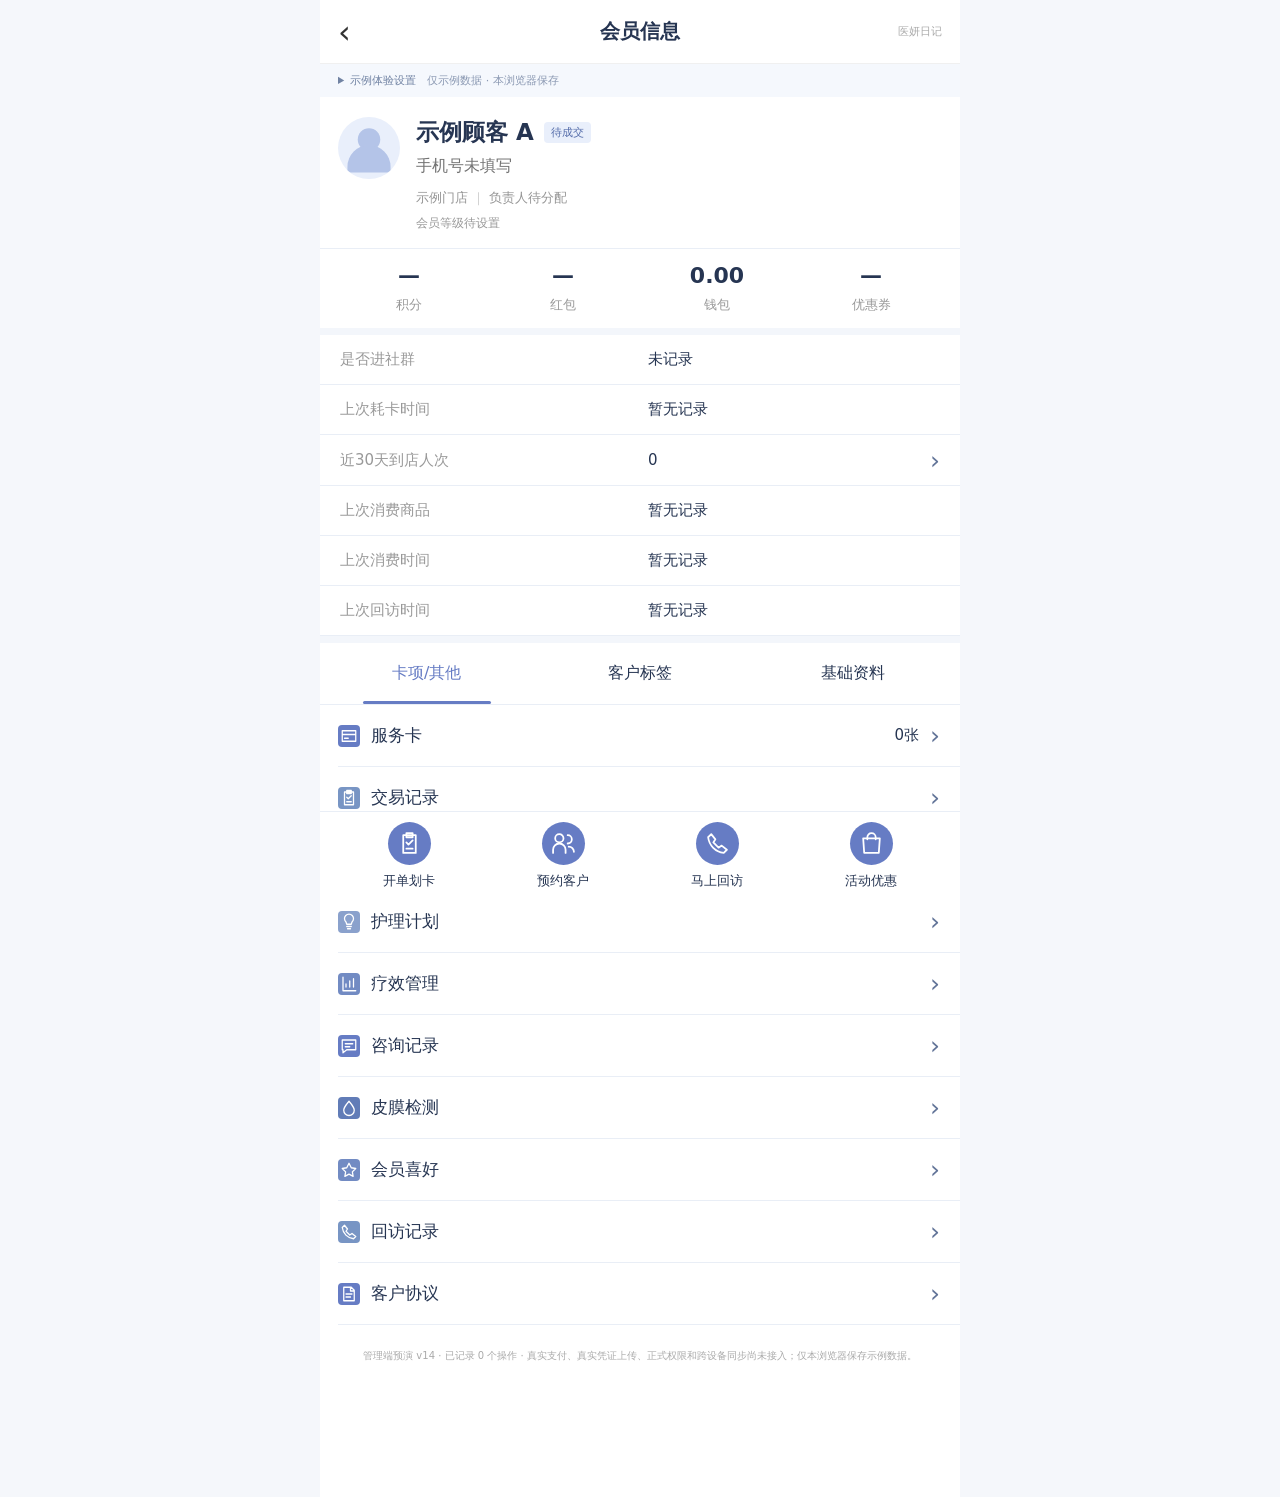
==== commit 8fbe267d: "Add staff availability scheduling linked to customer bookings" ====
--- a/card-workflow/index.html
+++ b/card-workflow/index.html
@@ -6,9 +6,9 @@
     <meta name="robots" content="noindex, nofollow" />
     <meta name="referrer" content="no-referrer" />
     <title>医妍日记 · 管理端体验</title>
-    <script type="module" crossorigin src="./assets/management-DFhlQGBe.js"></script>
+    <script type="module" crossorigin src="./assets/management-BtbfNLLF.js"></script>
     <link rel="modulepreload" crossorigin href="./assets/modulepreload-polyfill-wMinxHhO.js">
-    <link rel="stylesheet" crossorigin href="./assets/management-CV69FcF6.css">
+    <link rel="stylesheet" crossorigin href="./assets/management-DI5I3Mxy.css">
   </head>
   <body>
     <div id="root"></div>
--- a/card-workflow/assets/management-DI5I3Mxy.css
+++ b/card-workflow/assets/management-DI5I3Mxy.css
@@ -0,0 +1 @@
+._profile_sssn5_1{color:#263552;--accent:#667cc4;background:#fff}._member_sssn5_2{gap:16px;padding:24px 20px 20px;display:flex}._avatar_sssn5_3{background:#e9effb;border-radius:50%;flex:0 0 62px;place-items:center;height:62px;display:grid;overflow:hidden}._avatar_sssn5_3 svg{fill:#b4c4e8;width:60px;height:60px}._memberInfo_sssn5_5{flex:1;min-width:0}._name_sssn5_6{flex-wrap:wrap;align-items:center;gap:10px;display:flex}._name_sssn5_6 h2{color:#263552;margin:0;font-size:23px}._name_sssn5_6>span{color:#536ba9;background:#e9effb;border-radius:4px;padding:3px 7px;font-size:11px}._phone_sssn5_9{color:#737373;margin:10px 0 16px;font-size:16px}._assignment_sssn5_10{color:#959595;margin:0;font-size:13px}._assignment_sssn5_10>span{color:#c7c7c7}._level_sssn5_12{color:#999;margin:12px 0 0;font-size:12px}._assets_sssn5_13{border-top:1px solid #e9eef6;border-bottom:7px solid #f3f6fb;grid-template-columns:repeat(4,minmax(0,1fr));padding:20px 12px;display:grid}._assets_sssn5_13>div,._profile_sssn5_1 ._assets_sssn5_13>button{color:#263552;background:#fff;border:0;border-radius:0;flex-direction:column;align-items:center;gap:12px;min-width:0;padding:0;display:flex}._assets_sssn5_13 strong{overflow-wrap:anywhere;max-width:100%;font-size:22px;font-weight:600}._assets_sssn5_13 span{color:#999;font-size:13px}._overview_sssn5_17,._baseRows_sssn5_17{margin:0}._overview_sssn5_17{border-bottom:7px solid #f3f6fb}._overview_sssn5_17>div,._baseRows_sssn5_17>div{box-sizing:border-box;border-bottom:1px solid #e9eef6;grid-template-columns:minmax(0,1fr) minmax(0,1fr);align-items:center;gap:16px;min-height:58px;padding:12px 20px;display:grid}._overview_sssn5_17 dt{color:#999;font-size:15px}._overview_sssn5_17 dd,._baseRows_sssn5_17 dd{overflow-wrap:anywhere;margin:0;font-size:15px}._profile_sssn5_1 ._overview_sssn5_17 dd button{color:#263552;text-align:left;background:#fff;border:0;border-radius:0;justify-content:space-between;align-items:center;width:100%;min-height:30px;padding:0;display:flex}._tabBar_sssn5_23{z-index:5;background:#fff;border-bottom:1px solid #e9eef6;grid-template-columns:repeat(3,minmax(0,1fr));display:grid;position:sticky;top:0}._profile_sssn5_1 ._tabBar_sssn5_23 button{color:#263552;background:#fff;border:0;border-radius:0;padding:20px 0;font-size:16px;position:relative}._profile_sssn5_1 ._tabBar_sssn5_23 button[aria-selected=true]{color:var(--accent)}._tabBar_sssn5_23 button[aria-selected=true]:after{content:"";background:var(--accent);border-radius:2px;height:3px;position:absolute;bottom:0;left:20%;right:20%}._menu_sssn5_27{padding-left:18px}._profile_sssn5_1 ._menuRow_sssn5_28{color:#263552;text-align:left;background:#fff;border:0;border-bottom:1px solid #e9eef6;border-radius:0;align-items:center;gap:11px;width:100%;min-height:62px;padding:14px 20px 14px 0;font-size:17px;display:flex}._menuIcon_sssn5_29{box-sizing:border-box;color:#fff;border-radius:4px;flex-shrink:0;place-items:center;width:22px;height:22px;padding:2px;display:grid}._menuIcon_sssn5_29 svg{width:18px;height:18px}._blue_sssn5_31{background:#667cc4}._teal_sssn5_31{background:#7895c4}._amber_sssn5_31{background:#8298ca}._orange_sssn5_31{background:#6d88c2}._gold_sssn5_31{background:#8aa1cc}._coral_sssn5_31{background:#728bc3}._rose_sssn5_31{background:#617cb7}._menuValue_sssn5_32{margin-left:auto;font-size:15px}._chevron_sssn5_33{color:#627498;font-size:25px;font-weight:300;line-height:1}._infoHint_sssn5_34{text-align:center;color:#7183ac;letter-spacing:1px;background:#f5f8fd;margin:0;padding:10px;font-size:12px}._baseRows_sssn5_17 dt{font-size:16px}._baseRows_sssn5_17 dd{text-align:right;color:#888}._baseRows_sssn5_17>div:first-child dd{color:#263552;font-weight:600}._baseRows_sssn5_17>div:nth-child(8){border-bottom:7px solid #f3f6fb}._tagGroup_sssn5_39{border-bottom:7px solid #f3f6fb;padding:18px 20px 24px}._tagGroup_sssn5_39 h3{margin:0 0 20px;font-size:17px;font-weight:500}._groupHeading_sssn5_41{justify-content:space-between;align-items:center;margin-bottom:20px;display:flex}._groupHeading_sssn5_41 h3{margin:0}._profile_sssn5_1 ._groupHeading_sssn5_41 button{color:var(--accent);background:0 0;border:0;min-height:30px;padding:0;font-size:14px}._chips_sssn5_44{flex-wrap:wrap;gap:8px;display:flex}._chips_sssn5_44>span{overflow-wrap:anywhere;box-sizing:border-box;border:1px solid #cbd6eb;border-radius:3px;max-width:100%;padding:6px 8px;font-size:12px;line-height:1.6}._chips_sssn5_44 small{color:#888;font-size:11px;display:block}._empty_sssn5_47{color:#999;margin:0;font-size:13px}._noteForm_sssn5_48{gap:10px;margin-bottom:20px;display:grid}._profile_sssn5_1 ._noteForm_sssn5_48 button,._profile_sssn5_1 ._dialog_sssn5_49 button{background:var(--accent);color:#fff;border:0}._bottom_sssn5_50{width:100%;max-width:640px;padding:10px 12px max(10px, env(safe-area-inset-bottom));z-index:20;box-sizing:border-box;background:#fff;border-top:1px solid #e9eef6;grid-template-columns:repeat(4,minmax(0,1fr));display:grid;position:fixed;bottom:0;left:50%;transform:translate(-50%)}._profile_sssn5_1 ._bottom_sssn5_50 button{color:#263552;background:#fff;border:0;border-radius:0;flex-direction:column;align-items:center;gap:7px;padding:0;font-size:13px;display:flex}._bottom_sssn5_50 button>span{background:var(--accent);color:#fff;border-radius:50%;place-items:center;width:43px;height:43px;display:grid}._bottom_sssn5_50 svg{width:25px;height:25px}._dialog_sssn5_49{color:#333;box-sizing:border-box;border:0;border-radius:12px;width:min(320px,100vw - 64px);padding:24px}._dialog_sssn5_49::backdrop{background:#0005}._dialog_sssn5_49 h2{margin:0 0 14px;font-size:19px}._dialog_sssn5_49 p{color:#777;font-size:14px;line-height:1.8}._dialog_sssn5_49 button{width:100%}@media (width<=350px){._member_sssn5_2{gap:12px;padding:20px 14px}._name_sssn5_6 h2{font-size:20px}._avatar_sssn5_3{flex-basis:52px;height:52px}._avatar_sssn5_3 svg{width:52px;height:52px}._overview_sssn5_17>div,._baseRows_sssn5_17>div{gap:10px;padding-left:14px;padding-right:14px}._overview_sssn5_17 dt,._overview_sssn5_17 dd{font-size:14px}._assets_sssn5_13 strong{font-size:20px}}._member_sssn5_2{padding:20px 18px 16px}._phone_sssn5_9{margin:8px 0 12px}._level_sssn5_12{margin-top:8px}._assets_sssn5_13{padding-top:14px;padding-bottom:14px}._assets_sssn5_13>div,._profile_sssn5_1 ._assets_sssn5_13>button{gap:8px}._overview_sssn5_17>div{min-height:50px;padding-top:10px;padding-bottom:10px}._profile_sssn5_1 ._noteForm_sssn5_48 button:hover:not(:disabled),._profile_sssn5_1 ._dialog_sssn5_49 button:hover:not(:disabled){color:#fff;background:#5269b1}._tabBar_sssn5_23{top:64px}._page_1yeyo_1{color:#263552;padding:22px 18px}._heading_1yeyo_2{flex-wrap:wrap;justify-content:space-between;align-items:center;gap:12px;display:flex}._heading_1yeyo_2 h2,._intro_1yeyo_3 h2{margin:0 0 8px;font-size:19px;font-weight:600}._heading_1yeyo_2 p,._intro_1yeyo_3 p,._empty_1yeyo_4 p{color:#788398;margin:0;font-size:13px;line-height:1.8}._page_1yeyo_1 button._primary_1yeyo_5{color:#fff;background:#667cc4;border-color:#667cc4}._page_1yeyo_1 button._primary_1yeyo_5:hover:not(:disabled){background:#5269b1}._caption_1yeyo_7{color:#8491a8;margin:20px 0 12px;font-size:12px;line-height:1.7}._list_1yeyo_8{margin:0;padding:0;list-style:none}._list_1yeyo_8 li{border-bottom:1px solid #e9eef6;padding:20px 0}._recordHeader_1yeyo_10{flex-wrap:wrap;justify-content:space-between;gap:12px;font-size:12px;display:flex}._recordHeader_1yeyo_10 span,._list_1yeyo_8 small{color:#8491a8}._list_1yeyo_8 p{white-space:pre-wrap;overflow-wrap:anywhere;line-height:1.9}._list_1yeyo_8 small{font-size:11px}._empty_1yeyo_4{text-align:center;background:#f5f8fd;border-radius:16px;margin:30px 0;padding:36px 24px}._empty_1yeyo_4 h3{margin:0 0 12px;font-size:15px;font-weight:500}._intro_1yeyo_3{text-align:center;padding:16px 0}._symbol_1yeyo_17{color:#667cc4;background:#e9effb;border-radius:16px;place-items:center;width:50px;height:50px;margin-bottom:16px;font-size:26px;display:inline-grid}._serviceList_1yeyo_18{margin-top:28px}._serviceList_1yeyo_18 h3{font-size:16px}._serviceList_1yeyo_18 article{border-bottom:1px solid #e9eef6;padding:16px 0}._serviceList_1yeyo_18 span{float:right;color:#667cc4;font-size:12px}._serviceList_1yeyo_18 p{color:#788398;overflow-wrap:anywhere;line-height:1.8}._dialog_1yeyo_23{box-sizing:border-box;color:#263552;border:0;border-radius:20px;width:min(420px,100vw - 32px);max-height:calc(100dvh - 48px);padding:24px;box-shadow:0 20px 80px #26355230}._dialog_1yeyo_23::backdrop{background:#1b2d4d55}._dialog_1yeyo_23 h2{margin:0;font-size:20px}._dialog_1yeyo_23 label{margin:16px 0}._dialog_1yeyo_23 input,._dialog_1yeyo_23 textarea{width:100%}._dialog_1yeyo_23 textarea{box-sizing:border-box;resize:vertical;min-height:120px;font:inherit;color:#263552;border:1px solid #d8dfeb;border-radius:8px;padding:12px}._dialog_1yeyo_23 textarea:focus-visible{outline-offset:2px;outline:3px solid #9caee5}._dialog_1yeyo_23 small{color:#8491a8}._actions_1yeyo_31{gap:12px;margin-top:20px;display:flex}._actions_1yeyo_31 button{flex:1}._error_1yeyo_33{color:#a3403e;font-size:13px;line-height:1.6}._filters_1yeyo_34{flex-wrap:wrap;gap:10px;margin-top:24px;display:flex}._page_1yeyo_1 ._filters_1yeyo_34 button[aria-pressed=true]{color:#5269b1;background:#e9effb;border-color:#b4c4e8}._appointmentTitle_1yeyo_36{margin:14px 0 10px;font-size:16px;font-weight:600}._dialog_1yeyo_23 select{width:100%}._page_1yeyo_1 ._check_1yeyo_38{flex-direction:row;align-items:center;line-height:1.6;display:flex}._page_1yeyo_1 ._check_1yeyo_38 input{accent-color:#667cc4;flex-shrink:0;width:18px;height:18px;min-height:18px}._notification_1yeyo_40{background:#f5f8fd;border-radius:10px;margin-top:18px;padding:14px}._notification_1yeyo_40 p{color:#788398;margin:0 0 10px;font-size:12px}._message_1yeyo_42{overflow-wrap:anywhere;background:#f5f8fd;border-radius:12px;padding:18px;line-height:1.9}._statusFilters_1yeyo_44{grid-template-columns:repeat(3,minmax(0,1fr));gap:6px;display:grid}._page_1yeyo_1 ._statusFilters_1yeyo_44 button{padding:8px 4px;font-size:12px}._page_1vxxy_1{--brand:#667cc4;--ink:#24334d;max-width:1180px;color:var(--ink);background:#f5f7fb;min-height:100vh;margin:auto;padding:24px;font-family:system-ui,sans-serif;font-size:14px}._banner_1vxxy_2{color:#775824;background:#fff4d9;border-radius:12px;padding:12px 16px;line-height:1.7}._header_1vxxy_3{justify-content:space-between;align-items:center;gap:20px;padding:32px 0 24px;display:flex}._header_1vxxy_3 h1{letter-spacing:-.5px;margin:8px 0;font-size:28px;font-weight:650}._header_1vxxy_3 p{color:#69768b;margin:6px 0}._header_1vxxy_3 a{color:var(--brand);white-space:nowrap}._eyebrow_1vxxy_7{letter-spacing:2px;font-size:12px}._toolbar_1vxxy_8{background:#fff;border:1px solid #e1e6f0;border-radius:14px;align-items:end;gap:20px;padding:18px;display:flex}._toolbar_1vxxy_8>span{color:#788398;padding:10px 0}._page_1vxxy_1 label{color:#56647a;flex-direction:column;gap:8px;font-size:13px;display:flex}._page_1vxxy_1 select,._page_1vxxy_1 input{box-sizing:border-box;color:var(--ink);min-width:0;font:inherit;background:#fff;border:1px solid #d8dfeb;border-radius:8px;min-height:42px;padding:10px 12px}._page_1vxxy_1 button{font:inherit;color:var(--brand);cursor:pointer;white-space:nowrap;background:#fff;border:1px solid #d8dfeb;border-radius:8px;min-height:42px;padding:10px 16px}._page_1vxxy_1 button:hover:not(:disabled){background:#edf1fc}._page_1vxxy_1 button:disabled{opacity:.45;cursor:not-allowed}._page_1vxxy_1 button:focus-visible,._page_1vxxy_1 input:focus-visible,._page_1vxxy_1 select:focus-visible{outline-offset:2px;outline:3px solid #9caee5}._notice_1vxxy_16{color:#38644f;background:#eaf3ef;border-radius:10px;margin:16px 0;padding:14px 18px;line-height:1.5}._error_1vxxy_17{color:#9b4139;background:#fcecea}._summary_1vxxy_18{background:#fff;border:1px solid #e1e6f0;border-radius:14px;grid-template-columns:repeat(4,1fr);gap:20px;margin-bottom:20px;padding:24px;display:grid}._summary_1vxxy_18 small{color:#758197;margin-bottom:10px;display:block}._summary_1vxxy_18 strong{font-size:23px;font-weight:600}._columns_1vxxy_21{grid-template-columns:1fr 1fr;gap:20px;display:grid}._panel_1vxxy_22{background:#fff;border:1px solid #e1e6f0;border-radius:14px;min-width:0;margin-bottom:20px;padding:24px}._panel_1vxxy_22 h2{margin:0 0 16px;font-size:17px;font-weight:650}._tabs_1vxxy_24{flex-wrap:wrap;gap:8px;margin-bottom:18px;display:flex}._tabs_1vxxy_24 button{padding:8px 12px;font-size:13px}._form_1vxxy_27{grid-template-columns:minmax(0,1fr) minmax(0,1fr);gap:16px;display:grid}._page_1vxxy_1 label{min-width:0}._page_1vxxy_1 input,._page_1vxxy_1 select{max-width:100%}._form_1vxxy_27 ._hint_1vxxy_30,._form_1vxxy_27 ._primary_1vxxy_30{grid-column:1/-1}._page_1vxxy_1 ._primary_1vxxy_30{background:var(--brand);color:#fff;border-color:var(--brand)}._hint_1vxxy_30{color:#788398;margin:0 0 14px;font-size:12px;line-height:1.8}._row_1vxxy_34{border-bottom:1px solid #edf0f5;justify-content:space-between;align-items:center;gap:16px;padding:16px 0;display:flex}._row_1vxxy_34:last-child{border-bottom:0}._row_1vxxy_34 p,._approval_1vxxy_36 p{color:#788398;overflow-wrap:anywhere;margin:7px 0 0;font-size:12px;line-height:1.6}._row_1vxxy_34 strong{font-weight:550}._balance_1vxxy_38{white-space:nowrap;color:var(--brand);font-size:25px}._balance_1vxxy_38 small{font-size:12px;font-weight:400}._empty_1vxxy_40{color:#8590a3;text-align:center;padding:28px 0}._inlineForm_1vxxy_41{align-items:end;gap:12px;margin-bottom:12px;display:flex}._inlineForm_1vxxy_41 label{flex:1}._actions_1vxxy_43{flex-wrap:wrap;align-items:center;gap:8px;display:flex}._actions_1vxxy_43 button,._actions_1vxxy_43 select{font-size:12px}._reason_1vxxy_45{max-width:600px;margin-bottom:12px}._badge_1vxxy_46{white-space:nowrap;background:#eef1fa;border-radius:6px;padding:6px 10px;font-size:12px}._approval_1vxxy_36{background:#f4f5fb;border-radius:10px;justify-content:space-between;align-items:center;gap:16px;margin:12px 0;padding:16px;display:flex}._footer_1vxxy_48{color:#788398;text-align:center;padding:12px 0 32px;font-size:12px;line-height:1.8}@media (width<=760px){._page_1vxxy_1{padding:14px}._header_1vxxy_3 h1{font-size:23px}._header_1vxxy_3{align-items:start}._columns_1vxxy_21{grid-template-columns:1fr;gap:0}._summary_1vxxy_18{grid-template-columns:1fr 1fr;padding:18px}._summary_1vxxy_18 strong{font-size:20px}._toolbar_1vxxy_8{flex-wrap:wrap;gap:12px}._toolbar_1vxxy_8 label{flex:1}._toolbar_1vxxy_8>span{flex-basis:100%;padding:0}._panel_1vxxy_22{padding:18px}._row_1vxxy_34,._approval_1vxxy_36{flex-direction:column;align-items:flex-start}._inlineForm_1vxxy_41{flex-wrap:wrap}._inlineForm_1vxxy_41 label{flex-basis:100%}}._page_1vxxy_1 [hidden]{display:none!important}._page_1vxxy_1{box-sizing:border-box;--brand:#536ba9;--ink:#263552;background:#fff;max-width:640px;padding:0 0 110px}._appHeader_1vxxy_53{background:#fff;border-bottom:1px solid #f0f0f0;justify-content:space-between;align-items:center;gap:10px;padding:16px 18px;display:flex}._appHeader_1vxxy_53 h1{margin:0;font-size:20px;font-weight:600}._page_1vxxy_1 ._appHeader_1vxxy_53 button,._appHeader_1vxxy_53 a{color:#333;text-align:left;background:0 0;border:0;width:48px;padding:0;font-size:32px;line-height:1;text-decoration:none}._appHeader_1vxxy_53>span{color:#aaa;text-align:right;width:48px;font-size:11px}._demoSettings_1vxxy_57{color:#7183a3;background:#f5f8fd;font-size:11px}._demoSettings_1vxxy_57 summary{cursor:pointer;padding:9px 18px}._demoSettings_1vxxy_57 summary span{color:#8a98b2;margin-left:8px}._demoSettings_1vxxy_57 ._toolbar_1vxxy_8{background:#f5f8fd;border:0;border-radius:0}._notice_1vxxy_16{margin:10px 14px;padding:10px 12px;font-size:12px}._currentMember_1vxxy_62{color:#888;background:#fafafa;margin:0;padding:16px 18px;font-size:13px}._page_1vxxy_1>._tabs_1vxxy_24,._page_1vxxy_1>._hint_1vxxy_30{margin:16px 18px}._panel_1vxxy_22{border:0;border-bottom:7px solid #f3f6fb;border-radius:0;margin:0;padding:20px 18px}._panel_1vxxy_22 h2,._panel_1vxxy_22>._primary_1vxxy_30{margin-bottom:16px}._page_1vxxy_1 ._primary_1vxxy_30{background:#667cc4;border-color:#667cc4}._page_1vxxy_1 ._primary_1vxxy_30:hover:not(:disabled){background:#5269b1}._tabs_1vxxy_24 button[aria-pressed=true]{color:#536ba9;background:#e9effb;border-color:#b4c4e8}._footer_1vxxy_48{color:#aaa;padding:22px 20px;font-size:10px}@media (width<=760px){._page_1vxxy_1{padding:0 0 110px}}._appHeader_1vxxy_53{z-index:10;box-sizing:border-box;height:64px;padding:10px 18px;position:sticky;top:0}._page_1vxxy_1 ._appHeader_1vxxy_53 ._headerAction_1vxxy_74{color:#536ba9;text-align:right;border-radius:6px;font-size:14px;font-weight:500}._shop_czu3t_1{background:#fff;border:1px solid #e1e6f0;border-radius:18px;margin:20px 0;overflow:clip}._shopHeading_czu3t_2{justify-content:space-between;align-items:center;gap:12px;padding:24px 28px 16px;display:flex}._shopHeading_czu3t_2 h2{letter-spacing:-.5px;margin:6px 0 0;font-size:25px}._eyebrow_czu3t_4{letter-spacing:2px;color:#8992a4;font-size:11px}._sample_czu3t_5{color:#7183a3;background:#f0f4fc;border-radius:6px;padding:6px 10px;font-size:11px}._memberRow_czu3t_6{align-items:center;gap:12px;padding:14px 28px 24px;display:flex}._avatar_czu3t_7{color:#67a;background:#edf0f8;border-radius:50%;place-items:center;width:48px;height:48px;font-size:20px;display:grid}._memberRow_czu3t_6 small{color:#8992a4;margin-bottom:4px;font-size:11px;display:block}._memberRow_czu3t_6 strong{font-size:17px}._shop_czu3t_1 ._memberRow_czu3t_6 button{border:0;margin-left:auto;font-size:12px}._categoryTabs_czu3t_11{border-bottom:1px solid #e9edf4;gap:32px;padding:0 24px;display:flex}._shop_czu3t_1 ._categoryTabs_czu3t_11 button{color:#606b7e;background:0 0;border:0;border-bottom:3px solid #0000;border-radius:0;padding:16px 0;font-size:17px;font-weight:600}._shop_czu3t_1 ._categoryTabs_czu3t_11 button[aria-pressed=true]{color:#667cc4;border-bottom-color:#667cc4}._catalogBody_czu3t_14{grid-template-columns:140px minmax(0,1fr);min-height:470px;display:grid}._series_czu3t_15{background:#f6f7fa;padding-top:16px}._shop_czu3t_1 ._series_czu3t_15 button{white-space:normal;text-align:left;color:#828a99;background:0 0;border:0;border-left:3px solid #0000;border-radius:0;width:100%;padding:18px;font-size:13px;display:block}._shop_czu3t_1 ._series_czu3t_15 button[aria-pressed=true]{color:#536ba9;background:#fff;border-left-color:#667cc4;font-weight:650}._products_czu3t_18{min-width:0;padding:18px 28px}._search_czu3t_19{align-items:center;gap:10px;display:flex;flex-direction:row!important;font-size:12px!important}._shop_czu3t_1 ._search_czu3t_19 input{background:#f7f8fb;border:0;flex:1}._sampleNote_czu3t_21{color:#939aa7;margin:12px 0;font-size:11px;line-height:1.7}._product_czu3t_18{border-bottom:1px solid #f0f1f5;gap:22px;padding:24px 0;display:flex}._product_czu3t_18:last-child{border-bottom:0}._art_czu3t_24{border-radius:12px;flex-shrink:0;place-items:center;width:116px;height:132px;display:grid;position:relative;overflow:hidden}._art_czu3t_24>span{opacity:.7;font-family:serif;font-size:46px;font-weight:300}._lavender_czu3t_26{color:#7581a9;background:linear-gradient(150deg,#f0edf8,#e4e9f5)}._sage_czu3t_27{color:#799c91;background:linear-gradient(150deg,#f0f4ef,#e4eeeb)}._peach_czu3t_28{color:#b59a89;background:linear-gradient(150deg,#faf1e8,#f2e6e2)}._bottle_czu3t_29{background:linear-gradient(90deg,#e7e7e2,#fff 45%,#ededeb);border:1px solid #dddfda;border-radius:7px 7px 10px 10px;flex-direction:column;justify-content:center;align-items:center;width:40px;height:85px;margin-top:12px;display:flex;position:relative;box-shadow:7px 7px 14px #24334d12}._bottle_czu3t_29:before{content:"";background:#c9cdc8;border-radius:3px 3px 0 0;width:26px;height:12px;position:absolute;top:-13px}._bottle_czu3t_29 small{letter-spacing:1px;font-size:5px}._bottle_czu3t_29 span{margin-top:7px;font-family:serif;font-size:21px}._productInfo_czu3t_33{flex:1;min-width:0}._productInfo_czu3t_33 h3{margin:2px 0 9px;font-size:18px;font-weight:600}._productInfo_czu3t_33 p{color:#959daa;margin:0 0 12px;font-size:12px}._kind_czu3t_36{color:#8c97aa;background:#f5f6f9;border-radius:3px;padding:3px 6px;font-size:10px}._productBottom_czu3t_37{flex-wrap:wrap;justify-content:space-between;align-items:center;gap:8px;margin-top:16px;display:flex}._productBottom_czu3t_37 b{color:#667cc4;font-size:18px;font-weight:600}._productBottom_czu3t_37 small{color:#9aa3b1;font-size:10px;font-weight:400}._shop_czu3t_1 ._productBottom_czu3t_37 button{background:#eef1fa;border:0;border-radius:24px;padding:8px 16px;font-size:12px}._empty_czu3t_41{text-align:center;color:#8d98aa;padding:50px 10px;font-size:13px;line-height:1.8}._cartBar_czu3t_42{-webkit-backdrop-filter:blur(16px);backdrop-filter:blur(16px);padding:14px 24px max(14px,env(safe-area-inset-bottom));z-index:2;background:#fffffff5;border-top:1px solid #e8ecf3;justify-content:space-between;align-items:center;gap:12px;display:flex;position:sticky;bottom:0;box-shadow:0 -8px 25px #24334d05}._cartBar_czu3t_42 ._cartSummary_czu3t_43{text-align:left;background:0 0;border:0;align-items:center;gap:12px;padding:0;display:flex}._cartSummary_czu3t_43 strong{color:#33415b;font-size:13px;display:block}._cartSummary_czu3t_43 small{color:#7381a6;margin-top:4px;font-size:12px;display:block}._cartIcon_czu3t_46{background:#e8edf9;border-radius:50%;place-items:center;width:42px;height:42px;font-size:23px;display:grid}._shop_czu3t_1 ._pay_czu3t_47{color:#fff;background:#667cc4;border:0;border-radius:25px;padding:12px 28px;font-weight:600}._shop_czu3t_1 ._pay_czu3t_47:hover:not(:disabled){background:#5269b1}._checkout_czu3t_49{padding:12px 28px 28px}._checkout_czu3t_49 h3{font-size:16px}._checkoutLine_czu3t_51{border-bottom:1px solid #edf0f5;align-items:center;gap:14px;padding:20px 0;display:flex}._checkoutLine_czu3t_51 ._art_czu3t_24{border-radius:8px;width:60px;height:70px}._checkoutLine_czu3t_51 ._art_czu3t_24>span{font-size:27px}._lineInfo_czu3t_54{flex:1;min-width:0}._lineInfo_czu3t_54 strong{font-size:14px}._lineInfo_czu3t_54 p{color:#8b95a6;margin:6px 0 0;font-size:11px}._lineEnd_czu3t_57{text-align:right}._lineEnd_czu3t_57 b{color:#667cc4;font-size:14px}._shop_czu3t_1 ._lineEnd_czu3t_57 button{border:0;margin-left:auto;padding:4px;font-size:11px;display:block}._total_czu3t_60{justify-content:space-between;align-items:center;gap:12px;margin:24px 0;display:flex}._total_czu3t_60 strong{color:#667cc4;font-size:24px}._channel_czu3t_62{max-width:420px}._checkout_czu3t_49>._pay_czu3t_47{width:100%;margin-top:12px}._success_czu3t_64{text-align:center;padding:20px 0}._success_czu3t_64>span{color:#5b8c78;background:#eaf3ef;border-radius:50%;place-items:center;width:50px;height:50px;margin:auto;font-size:25px;display:grid}._success_czu3t_64 p{color:#7c889b;font-size:12px}._dialog_czu3t_67{color:#24334d;border:0;border-radius:18px;width:min(460px,100% - 28px);padding:24px;box-shadow:0 20px 80px #1d284d30}._dialog_czu3t_67::backdrop{background:#17243b66}._dialogTitle_czu3t_69{justify-content:space-between;align-items:center;gap:12px;display:flex}._dialogTitle_czu3t_69 h3{margin:0;font-size:18px}._shop_czu3t_1 ._dialogTitle_czu3t_69 button{border:0;padding:4px 12px;font-size:24px}._dialog_czu3t_67 label{margin:18px 0}._dialog_czu3t_67 label small{color:#8992a4;font-size:11px}._dialog_czu3t_67 ._pay_czu3t_47{width:100%}._error_czu3t_75{color:#a04d4d;background:#fbefee;border-radius:8px;padding:12px;font-size:12px}@media (width<=600px){._shop_czu3t_1{border-radius:12px;margin:12px -2px}._shopHeading_czu3t_2{padding:18px 16px 12px}._shopHeading_czu3t_2 h2{font-size:20px}._memberRow_czu3t_6{padding:8px 16px 18px}._memberRow_czu3t_6 strong{font-size:15px}._categoryTabs_czu3t_11{gap:24px;padding:0 16px}._shop_czu3t_1 ._categoryTabs_czu3t_11 button{padding:13px 0;font-size:14px}._catalogBody_czu3t_14{grid-template-columns:78px minmax(0,1fr);min-height:430px}._shop_czu3t_1 ._series_czu3t_15 button{padding:16px 8px;font-size:12px}._products_czu3t_18{padding:12px}._search_czu3t_19{gap:0;font-size:0!important}._shop_czu3t_1 ._search_czu3t_19 input{width:100%;font-size:12px}._sampleNote_czu3t_21{font-size:10px}._product_czu3t_18{gap:10px;padding:20px 0}._art_czu3t_24{border-radius:7px;width:62px;height:88px}._art_czu3t_24>span{font-size:30px}._bottle_czu3t_29{transform:scale(.72)}._productInfo_czu3t_33 h3{margin:0 0 6px;font-size:14px;line-height:1.5}._productInfo_czu3t_33 p{margin-bottom:7px;font-size:10px;line-height:1.6}._productBottom_czu3t_37{margin-top:10px}._productBottom_czu3t_37 b{font-size:15px}._shop_czu3t_1 ._productBottom_czu3t_37 button{min-height:36px;padding:6px 12px;font-size:11px}._cartBar_czu3t_42{padding:12px}._cartBar_czu3t_42 ._pay_czu3t_47{padding:11px 18px;font-size:13px}._cartIcon_czu3t_46{width:34px;height:34px}._checkout_czu3t_49{padding:6px 16px 20px}._checkoutLine_czu3t_51{gap:10px}._checkoutLine_czu3t_51 ._art_czu3t_24{width:44px;height:54px}._lineInfo_czu3t_54 strong,._lineEnd_czu3t_57 b{font-size:12px}}._schedule_1ds7z_1{color:#263552}._intro_1ds7z_1 h3{font-size:18px}._intro_1ds7z_1 p,._card_1ds7z_1 p,._hint_1ds7z_1{color:#7585a0;font-size:12px;line-height:1.8}._days_1ds7z_1{grid-template-columns:repeat(7,minmax(0,1fr));gap:4px;margin:20px 0;display:grid}._schedule_1ds7z_1 ._days_1ds7z_1 button{min-width:0;padding:10px 0}._days_1ds7z_1 small,._days_1ds7z_1 b{display:block}._days_1ds7z_1 small{margin-bottom:5px;font-size:10px}._days_1ds7z_1 b{font-size:17px}._schedule_1ds7z_1 ._days_1ds7z_1 button[aria-pressed=true]{color:#fff;background:#667cc4}._select_1ds7z_1{font-size:13px}._select_1ds7z_1 select{width:100%;min-width:0;font:inherit;color:#263552;background:#fff;border:1px solid #d8dfeb;border-radius:8px;margin:8px 0;padding:12px}._card_1ds7z_1{background:#fff;border:1px solid #e0e7f3;border-radius:16px;margin:16px 0;padding:16px}._card_1ds7z_1 h3{font-size:15px}._card_1ds7z_1 small{color:#7585a0;font-size:11px}._card_1ds7z_1 fieldset{border:0;min-width:0;margin-top:20px;padding:0}._card_1ds7z_1 legend{font-size:14px;font-weight:600}._actions_1ds7z_1{flex-wrap:wrap;gap:6px;margin:14px 0;display:flex}._schedule_1ds7z_1 ._actions_1ds7z_1 button,._schedule_1ds7z_1 ._list_1ds7z_1 button{padding:9px;font-size:12px}._slots_1ds7z_1{grid-template-columns:repeat(2,minmax(0,1fr));gap:8px;display:grid}._slots_1ds7z_1 label{border:1px solid #e1e7f2;border-radius:9px;align-items:center;gap:7px;min-width:0;padding:12px 6px;display:flex}._slots_1ds7z_1 label:has(input:checked){background:#edf2ff;border-color:#bdcbe9}._slots_1ds7z_1 label[data-locked=true]{background:#f2f4f8}._slots_1ds7z_1 input{accent-color:#667cc4;flex-shrink:0}._slots_1ds7z_1 b{font-size:12px;display:block}._slots_1ds7z_1 small{margin-top:5px;font-size:10px;display:block}._schedule_1ds7z_1 ._save_1ds7z_1{color:#fff;background:#667cc4;width:100%;padding:12px}._card_1ds7z_1 [role=alert]{color:#a33a3a}._card_1ds7z_1 [role=alert] button{margin-top:8px;display:block}._list_1ds7z_1{padding:0;list-style:none}._list_1ds7z_1 li{border-bottom:1px solid #edf1f7;justify-content:space-between;align-items:center;gap:10px;padding:12px 0;display:flex}._list_1ds7z_1 b{font-size:14px}@media (width<=350px){._card_1ds7z_1{padding:12px}._slots_1ds7z_1{gap:5px}._slots_1ds7z_1 label{gap:3px;padding:10px 2px}._slots_1ds7z_1 b{font-size:11px}}._operations_1u2n2_1{color:#263552;background:#f3f6fc;min-height:80vh;padding:18px}._hero_1u2n2_1{background:linear-gradient(130deg,#e2eafe,#fff);border:1px solid #e0e7f3;border-radius:18px;padding:22px}._hero_1u2n2_1 h2{margin:10px 0}._hero_1u2n2_1 span,._hero_1u2n2_1 p,._muted_1u2n2_1{color:#7585a0;font-size:12px;line-height:1.8}._nav_1u2n2_1{grid-template-columns:repeat(4,minmax(0,1fr));gap:5px;margin:20px 0;display:grid}._operations_1u2n2_1 ._nav_1u2n2_1 button{white-space:normal;padding:12px 3px;font-size:12px}._operations_1u2n2_1 ._nav_1u2n2_1 button[aria-current=page]{color:#fff;background:#667cc4;border-color:#667cc4}._period_1u2n2_1{flex-wrap:wrap;gap:6px;margin:14px 0;display:flex}._operations_1u2n2_1 ._period_1u2n2_1 button{padding:8px 12px;font-size:13px}._operations_1u2n2_1 ._period_1u2n2_1 button[aria-pressed=true]{color:#354e8c;background:#e4ebfc;border-color:#9eb0db}._metrics_1u2n2_1{grid-template-columns:repeat(2,minmax(0,1fr));gap:10px;display:grid}._operations_1u2n2_1 ._metrics_1u2n2_1 button{white-space:normal;text-align:left;color:#263552;border:1px solid #e0e7f3;border-radius:15px;min-width:0;padding:18px 12px}._metrics_1u2n2_1 span,._metrics_1u2n2_1 small{color:#7485a1;font-size:12px;line-height:1.5;display:block}._metrics_1u2n2_1 strong{color:#536eb5;overflow-wrap:anywhere;margin:12px 0;font-size:23px;display:block}._metrics_1u2n2_1 strong small{display:inline}._todo_1u2n2_1{background:#eaf0fc;border-radius:14px;justify-content:space-between;align-items:center;gap:10px;margin:20px 0;padding:18px;display:flex}._todo_1u2n2_1 h3{margin:0;font-size:16px}._todo_1u2n2_1 p,._todo_1u2n2_1 span{font-size:12px;line-height:1.7}._operations_1u2n2_1 ._todo_1u2n2_1 button{padding:8px;font-size:12px}._card_1u2n2_1{background:#fff;border:1px solid #e3e9f3;border-radius:16px;margin:16px 0;padding:16px}._card_1u2n2_1 h3{margin-top:4px;font-size:16px}._list_1u2n2_1{margin:0;padding:0;list-style:none}._list_1u2n2_1 li{border-bottom:1px solid #edf1f7;justify-content:space-between;align-items:center;gap:12px;padding:18px 0;display:flex}._list_1u2n2_1 li:last-child{border:0}._list_1u2n2_1 li>div{overflow-wrap:anywhere;min-width:0}._list_1u2n2_1 b{font-size:14px}._list_1u2n2_1 p{margin:8px 0;font-size:12px;line-height:1.8}._list_1u2n2_1 small{color:#7e8ca4;font-size:11px;line-height:1.8}._operations_1u2n2_1 ._list_1u2n2_1 button{flex-shrink:0;padding:8px;font-size:12px}._empty_1u2n2_1{text-align:center;color:#7e8ca4;padding:25px 8px;font-size:14px}._empty_1u2n2_1 p{font-size:12px;line-height:1.8}._search_1u2n2_1{margin:14px 0;font-size:13px;display:block}._search_1u2n2_1 input,._search_1u2n2_1 select{box-sizing:border-box;color:#263552;width:100%;min-height:44px;font:inherit;background:#fff;border:1px solid #d8dfeb;border-radius:8px;margin-top:8px;padding:10px;display:block}._definitions_1u2n2_1{color:#7485a1;padding:12px;font-size:12px;line-height:1.9}._trend_1u2n2_1{padding:0;list-style:none}._trend_1u2n2_1 li{align-items:center;gap:10px;margin:14px 0;font-size:11px;display:flex}._trend_1u2n2_1 li>div{background:#edf1fa;border-radius:5px;flex:1;height:8px}._trend_1u2n2_1 li>div span{background:#7d94ce;border-radius:5px;height:8px;display:block}._trend_1u2n2_1 b{min-width:65px;font-weight:400}._footer_1u2n2_1{text-align:center;color:#8d9aaf;margin-top:30px;font-size:11px;line-height:1.9}@media (width<=350px){._operations_1u2n2_1{padding:10px}._metrics_1u2n2_1 strong{font-size:20px}._card_1u2n2_1{padding:12px}._nav_1u2n2_1{gap:3px}}._datePicker_1u2n2_3{background:#fff;border:1px solid #dfe6f3;border-radius:10px;padding:12px;font-size:13px}._datePicker_1u2n2_3 summary{cursor:pointer;color:#45619f}._datePicker_1u2n2_3 form{margin-top:14px}._datePicker_1u2n2_3 label{min-width:0;margin:10px 0;display:block}._datePicker_1u2n2_3 input,._datePicker_1u2n2_3 select{box-sizing:border-box;color:#263552;width:100%;min-width:0;max-width:100%;min-height:44px;font:inherit;background:#fff;border:1px solid #d8dfeb;border-radius:8px;padding:8px;display:block}._datePicker_1u2n2_3 p{color:#7585a0;font-size:12px;line-height:1.7}._datePicker_1u2n2_3 p[role=alert]{color:#a93636}._dateFields_1u2n2_3{grid-template-columns:repeat(2,minmax(0,1fr));gap:10px;display:grid}._trend_1u2n2_1 b{min-width:48px}@media (width<=350px){._dateFields_1u2n2_3{grid-template-columns:1fr}}*{box-sizing:border-box}body{background:#f5f7fb;margin:0}
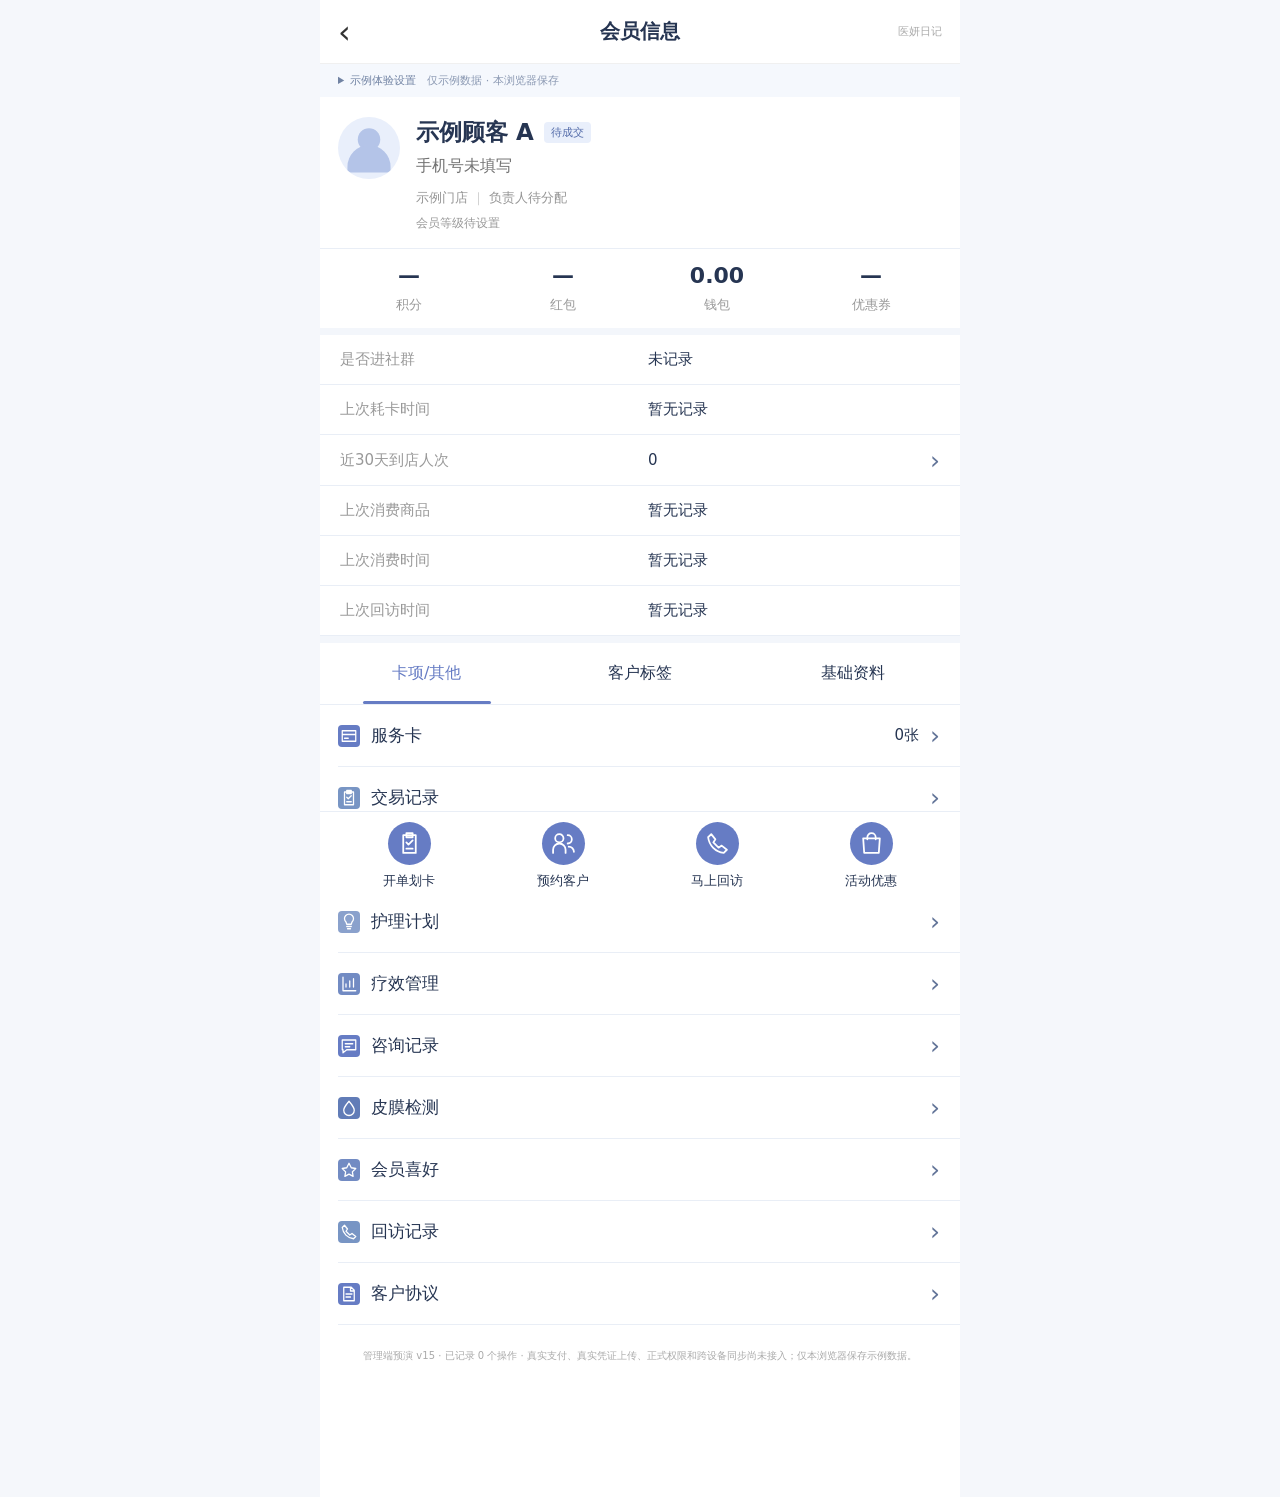
==== commit 3b6c5d04: "Show all beauticians and daily time slots on staff roster" ====
--- a/card-workflow/index.html
+++ b/card-workflow/index.html
@@ -6,9 +6,9 @@
     <meta name="robots" content="noindex, nofollow" />
     <meta name="referrer" content="no-referrer" />
     <title>医妍日记 · 管理端体验</title>
-    <script type="module" crossorigin src="./assets/management-BtbfNLLF.js"></script>
+    <script type="module" crossorigin src="./assets/management-BI49d32h.js"></script>
     <link rel="modulepreload" crossorigin href="./assets/modulepreload-polyfill-wMinxHhO.js">
-    <link rel="stylesheet" crossorigin href="./assets/management-DI5I3Mxy.css">
+    <link rel="stylesheet" crossorigin href="./assets/management-DWTc0hS6.css">
   </head>
   <body>
     <div id="root"></div>
--- a/card-workflow/assets/management-DWTc0hS6.css
+++ b/card-workflow/assets/management-DWTc0hS6.css
@@ -0,0 +1 @@
+._profile_sssn5_1{color:#263552;--accent:#667cc4;background:#fff}._member_sssn5_2{gap:16px;padding:24px 20px 20px;display:flex}._avatar_sssn5_3{background:#e9effb;border-radius:50%;flex:0 0 62px;place-items:center;height:62px;display:grid;overflow:hidden}._avatar_sssn5_3 svg{fill:#b4c4e8;width:60px;height:60px}._memberInfo_sssn5_5{flex:1;min-width:0}._name_sssn5_6{flex-wrap:wrap;align-items:center;gap:10px;display:flex}._name_sssn5_6 h2{color:#263552;margin:0;font-size:23px}._name_sssn5_6>span{color:#536ba9;background:#e9effb;border-radius:4px;padding:3px 7px;font-size:11px}._phone_sssn5_9{color:#737373;margin:10px 0 16px;font-size:16px}._assignment_sssn5_10{color:#959595;margin:0;font-size:13px}._assignment_sssn5_10>span{color:#c7c7c7}._level_sssn5_12{color:#999;margin:12px 0 0;font-size:12px}._assets_sssn5_13{border-top:1px solid #e9eef6;border-bottom:7px solid #f3f6fb;grid-template-columns:repeat(4,minmax(0,1fr));padding:20px 12px;display:grid}._assets_sssn5_13>div,._profile_sssn5_1 ._assets_sssn5_13>button{color:#263552;background:#fff;border:0;border-radius:0;flex-direction:column;align-items:center;gap:12px;min-width:0;padding:0;display:flex}._assets_sssn5_13 strong{overflow-wrap:anywhere;max-width:100%;font-size:22px;font-weight:600}._assets_sssn5_13 span{color:#999;font-size:13px}._overview_sssn5_17,._baseRows_sssn5_17{margin:0}._overview_sssn5_17{border-bottom:7px solid #f3f6fb}._overview_sssn5_17>div,._baseRows_sssn5_17>div{box-sizing:border-box;border-bottom:1px solid #e9eef6;grid-template-columns:minmax(0,1fr) minmax(0,1fr);align-items:center;gap:16px;min-height:58px;padding:12px 20px;display:grid}._overview_sssn5_17 dt{color:#999;font-size:15px}._overview_sssn5_17 dd,._baseRows_sssn5_17 dd{overflow-wrap:anywhere;margin:0;font-size:15px}._profile_sssn5_1 ._overview_sssn5_17 dd button{color:#263552;text-align:left;background:#fff;border:0;border-radius:0;justify-content:space-between;align-items:center;width:100%;min-height:30px;padding:0;display:flex}._tabBar_sssn5_23{z-index:5;background:#fff;border-bottom:1px solid #e9eef6;grid-template-columns:repeat(3,minmax(0,1fr));display:grid;position:sticky;top:0}._profile_sssn5_1 ._tabBar_sssn5_23 button{color:#263552;background:#fff;border:0;border-radius:0;padding:20px 0;font-size:16px;position:relative}._profile_sssn5_1 ._tabBar_sssn5_23 button[aria-selected=true]{color:var(--accent)}._tabBar_sssn5_23 button[aria-selected=true]:after{content:"";background:var(--accent);border-radius:2px;height:3px;position:absolute;bottom:0;left:20%;right:20%}._menu_sssn5_27{padding-left:18px}._profile_sssn5_1 ._menuRow_sssn5_28{color:#263552;text-align:left;background:#fff;border:0;border-bottom:1px solid #e9eef6;border-radius:0;align-items:center;gap:11px;width:100%;min-height:62px;padding:14px 20px 14px 0;font-size:17px;display:flex}._menuIcon_sssn5_29{box-sizing:border-box;color:#fff;border-radius:4px;flex-shrink:0;place-items:center;width:22px;height:22px;padding:2px;display:grid}._menuIcon_sssn5_29 svg{width:18px;height:18px}._blue_sssn5_31{background:#667cc4}._teal_sssn5_31{background:#7895c4}._amber_sssn5_31{background:#8298ca}._orange_sssn5_31{background:#6d88c2}._gold_sssn5_31{background:#8aa1cc}._coral_sssn5_31{background:#728bc3}._rose_sssn5_31{background:#617cb7}._menuValue_sssn5_32{margin-left:auto;font-size:15px}._chevron_sssn5_33{color:#627498;font-size:25px;font-weight:300;line-height:1}._infoHint_sssn5_34{text-align:center;color:#7183ac;letter-spacing:1px;background:#f5f8fd;margin:0;padding:10px;font-size:12px}._baseRows_sssn5_17 dt{font-size:16px}._baseRows_sssn5_17 dd{text-align:right;color:#888}._baseRows_sssn5_17>div:first-child dd{color:#263552;font-weight:600}._baseRows_sssn5_17>div:nth-child(8){border-bottom:7px solid #f3f6fb}._tagGroup_sssn5_39{border-bottom:7px solid #f3f6fb;padding:18px 20px 24px}._tagGroup_sssn5_39 h3{margin:0 0 20px;font-size:17px;font-weight:500}._groupHeading_sssn5_41{justify-content:space-between;align-items:center;margin-bottom:20px;display:flex}._groupHeading_sssn5_41 h3{margin:0}._profile_sssn5_1 ._groupHeading_sssn5_41 button{color:var(--accent);background:0 0;border:0;min-height:30px;padding:0;font-size:14px}._chips_sssn5_44{flex-wrap:wrap;gap:8px;display:flex}._chips_sssn5_44>span{overflow-wrap:anywhere;box-sizing:border-box;border:1px solid #cbd6eb;border-radius:3px;max-width:100%;padding:6px 8px;font-size:12px;line-height:1.6}._chips_sssn5_44 small{color:#888;font-size:11px;display:block}._empty_sssn5_47{color:#999;margin:0;font-size:13px}._noteForm_sssn5_48{gap:10px;margin-bottom:20px;display:grid}._profile_sssn5_1 ._noteForm_sssn5_48 button,._profile_sssn5_1 ._dialog_sssn5_49 button{background:var(--accent);color:#fff;border:0}._bottom_sssn5_50{width:100%;max-width:640px;padding:10px 12px max(10px, env(safe-area-inset-bottom));z-index:20;box-sizing:border-box;background:#fff;border-top:1px solid #e9eef6;grid-template-columns:repeat(4,minmax(0,1fr));display:grid;position:fixed;bottom:0;left:50%;transform:translate(-50%)}._profile_sssn5_1 ._bottom_sssn5_50 button{color:#263552;background:#fff;border:0;border-radius:0;flex-direction:column;align-items:center;gap:7px;padding:0;font-size:13px;display:flex}._bottom_sssn5_50 button>span{background:var(--accent);color:#fff;border-radius:50%;place-items:center;width:43px;height:43px;display:grid}._bottom_sssn5_50 svg{width:25px;height:25px}._dialog_sssn5_49{color:#333;box-sizing:border-box;border:0;border-radius:12px;width:min(320px,100vw - 64px);padding:24px}._dialog_sssn5_49::backdrop{background:#0005}._dialog_sssn5_49 h2{margin:0 0 14px;font-size:19px}._dialog_sssn5_49 p{color:#777;font-size:14px;line-height:1.8}._dialog_sssn5_49 button{width:100%}@media (width<=350px){._member_sssn5_2{gap:12px;padding:20px 14px}._name_sssn5_6 h2{font-size:20px}._avatar_sssn5_3{flex-basis:52px;height:52px}._avatar_sssn5_3 svg{width:52px;height:52px}._overview_sssn5_17>div,._baseRows_sssn5_17>div{gap:10px;padding-left:14px;padding-right:14px}._overview_sssn5_17 dt,._overview_sssn5_17 dd{font-size:14px}._assets_sssn5_13 strong{font-size:20px}}._member_sssn5_2{padding:20px 18px 16px}._phone_sssn5_9{margin:8px 0 12px}._level_sssn5_12{margin-top:8px}._assets_sssn5_13{padding-top:14px;padding-bottom:14px}._assets_sssn5_13>div,._profile_sssn5_1 ._assets_sssn5_13>button{gap:8px}._overview_sssn5_17>div{min-height:50px;padding-top:10px;padding-bottom:10px}._profile_sssn5_1 ._noteForm_sssn5_48 button:hover:not(:disabled),._profile_sssn5_1 ._dialog_sssn5_49 button:hover:not(:disabled){color:#fff;background:#5269b1}._tabBar_sssn5_23{top:64px}._page_1yeyo_1{color:#263552;padding:22px 18px}._heading_1yeyo_2{flex-wrap:wrap;justify-content:space-between;align-items:center;gap:12px;display:flex}._heading_1yeyo_2 h2,._intro_1yeyo_3 h2{margin:0 0 8px;font-size:19px;font-weight:600}._heading_1yeyo_2 p,._intro_1yeyo_3 p,._empty_1yeyo_4 p{color:#788398;margin:0;font-size:13px;line-height:1.8}._page_1yeyo_1 button._primary_1yeyo_5{color:#fff;background:#667cc4;border-color:#667cc4}._page_1yeyo_1 button._primary_1yeyo_5:hover:not(:disabled){background:#5269b1}._caption_1yeyo_7{color:#8491a8;margin:20px 0 12px;font-size:12px;line-height:1.7}._list_1yeyo_8{margin:0;padding:0;list-style:none}._list_1yeyo_8 li{border-bottom:1px solid #e9eef6;padding:20px 0}._recordHeader_1yeyo_10{flex-wrap:wrap;justify-content:space-between;gap:12px;font-size:12px;display:flex}._recordHeader_1yeyo_10 span,._list_1yeyo_8 small{color:#8491a8}._list_1yeyo_8 p{white-space:pre-wrap;overflow-wrap:anywhere;line-height:1.9}._list_1yeyo_8 small{font-size:11px}._empty_1yeyo_4{text-align:center;background:#f5f8fd;border-radius:16px;margin:30px 0;padding:36px 24px}._empty_1yeyo_4 h3{margin:0 0 12px;font-size:15px;font-weight:500}._intro_1yeyo_3{text-align:center;padding:16px 0}._symbol_1yeyo_17{color:#667cc4;background:#e9effb;border-radius:16px;place-items:center;width:50px;height:50px;margin-bottom:16px;font-size:26px;display:inline-grid}._serviceList_1yeyo_18{margin-top:28px}._serviceList_1yeyo_18 h3{font-size:16px}._serviceList_1yeyo_18 article{border-bottom:1px solid #e9eef6;padding:16px 0}._serviceList_1yeyo_18 span{float:right;color:#667cc4;font-size:12px}._serviceList_1yeyo_18 p{color:#788398;overflow-wrap:anywhere;line-height:1.8}._dialog_1yeyo_23{box-sizing:border-box;color:#263552;border:0;border-radius:20px;width:min(420px,100vw - 32px);max-height:calc(100dvh - 48px);padding:24px;box-shadow:0 20px 80px #26355230}._dialog_1yeyo_23::backdrop{background:#1b2d4d55}._dialog_1yeyo_23 h2{margin:0;font-size:20px}._dialog_1yeyo_23 label{margin:16px 0}._dialog_1yeyo_23 input,._dialog_1yeyo_23 textarea{width:100%}._dialog_1yeyo_23 textarea{box-sizing:border-box;resize:vertical;min-height:120px;font:inherit;color:#263552;border:1px solid #d8dfeb;border-radius:8px;padding:12px}._dialog_1yeyo_23 textarea:focus-visible{outline-offset:2px;outline:3px solid #9caee5}._dialog_1yeyo_23 small{color:#8491a8}._actions_1yeyo_31{gap:12px;margin-top:20px;display:flex}._actions_1yeyo_31 button{flex:1}._error_1yeyo_33{color:#a3403e;font-size:13px;line-height:1.6}._filters_1yeyo_34{flex-wrap:wrap;gap:10px;margin-top:24px;display:flex}._page_1yeyo_1 ._filters_1yeyo_34 button[aria-pressed=true]{color:#5269b1;background:#e9effb;border-color:#b4c4e8}._appointmentTitle_1yeyo_36{margin:14px 0 10px;font-size:16px;font-weight:600}._dialog_1yeyo_23 select{width:100%}._page_1yeyo_1 ._check_1yeyo_38{flex-direction:row;align-items:center;line-height:1.6;display:flex}._page_1yeyo_1 ._check_1yeyo_38 input{accent-color:#667cc4;flex-shrink:0;width:18px;height:18px;min-height:18px}._notification_1yeyo_40{background:#f5f8fd;border-radius:10px;margin-top:18px;padding:14px}._notification_1yeyo_40 p{color:#788398;margin:0 0 10px;font-size:12px}._message_1yeyo_42{overflow-wrap:anywhere;background:#f5f8fd;border-radius:12px;padding:18px;line-height:1.9}._statusFilters_1yeyo_44{grid-template-columns:repeat(3,minmax(0,1fr));gap:6px;display:grid}._page_1yeyo_1 ._statusFilters_1yeyo_44 button{padding:8px 4px;font-size:12px}._page_1vxxy_1{--brand:#667cc4;--ink:#24334d;max-width:1180px;color:var(--ink);background:#f5f7fb;min-height:100vh;margin:auto;padding:24px;font-family:system-ui,sans-serif;font-size:14px}._banner_1vxxy_2{color:#775824;background:#fff4d9;border-radius:12px;padding:12px 16px;line-height:1.7}._header_1vxxy_3{justify-content:space-between;align-items:center;gap:20px;padding:32px 0 24px;display:flex}._header_1vxxy_3 h1{letter-spacing:-.5px;margin:8px 0;font-size:28px;font-weight:650}._header_1vxxy_3 p{color:#69768b;margin:6px 0}._header_1vxxy_3 a{color:var(--brand);white-space:nowrap}._eyebrow_1vxxy_7{letter-spacing:2px;font-size:12px}._toolbar_1vxxy_8{background:#fff;border:1px solid #e1e6f0;border-radius:14px;align-items:end;gap:20px;padding:18px;display:flex}._toolbar_1vxxy_8>span{color:#788398;padding:10px 0}._page_1vxxy_1 label{color:#56647a;flex-direction:column;gap:8px;font-size:13px;display:flex}._page_1vxxy_1 select,._page_1vxxy_1 input{box-sizing:border-box;color:var(--ink);min-width:0;font:inherit;background:#fff;border:1px solid #d8dfeb;border-radius:8px;min-height:42px;padding:10px 12px}._page_1vxxy_1 button{font:inherit;color:var(--brand);cursor:pointer;white-space:nowrap;background:#fff;border:1px solid #d8dfeb;border-radius:8px;min-height:42px;padding:10px 16px}._page_1vxxy_1 button:hover:not(:disabled){background:#edf1fc}._page_1vxxy_1 button:disabled{opacity:.45;cursor:not-allowed}._page_1vxxy_1 button:focus-visible,._page_1vxxy_1 input:focus-visible,._page_1vxxy_1 select:focus-visible{outline-offset:2px;outline:3px solid #9caee5}._notice_1vxxy_16{color:#38644f;background:#eaf3ef;border-radius:10px;margin:16px 0;padding:14px 18px;line-height:1.5}._error_1vxxy_17{color:#9b4139;background:#fcecea}._summary_1vxxy_18{background:#fff;border:1px solid #e1e6f0;border-radius:14px;grid-template-columns:repeat(4,1fr);gap:20px;margin-bottom:20px;padding:24px;display:grid}._summary_1vxxy_18 small{color:#758197;margin-bottom:10px;display:block}._summary_1vxxy_18 strong{font-size:23px;font-weight:600}._columns_1vxxy_21{grid-template-columns:1fr 1fr;gap:20px;display:grid}._panel_1vxxy_22{background:#fff;border:1px solid #e1e6f0;border-radius:14px;min-width:0;margin-bottom:20px;padding:24px}._panel_1vxxy_22 h2{margin:0 0 16px;font-size:17px;font-weight:650}._tabs_1vxxy_24{flex-wrap:wrap;gap:8px;margin-bottom:18px;display:flex}._tabs_1vxxy_24 button{padding:8px 12px;font-size:13px}._form_1vxxy_27{grid-template-columns:minmax(0,1fr) minmax(0,1fr);gap:16px;display:grid}._page_1vxxy_1 label{min-width:0}._page_1vxxy_1 input,._page_1vxxy_1 select{max-width:100%}._form_1vxxy_27 ._hint_1vxxy_30,._form_1vxxy_27 ._primary_1vxxy_30{grid-column:1/-1}._page_1vxxy_1 ._primary_1vxxy_30{background:var(--brand);color:#fff;border-color:var(--brand)}._hint_1vxxy_30{color:#788398;margin:0 0 14px;font-size:12px;line-height:1.8}._row_1vxxy_34{border-bottom:1px solid #edf0f5;justify-content:space-between;align-items:center;gap:16px;padding:16px 0;display:flex}._row_1vxxy_34:last-child{border-bottom:0}._row_1vxxy_34 p,._approval_1vxxy_36 p{color:#788398;overflow-wrap:anywhere;margin:7px 0 0;font-size:12px;line-height:1.6}._row_1vxxy_34 strong{font-weight:550}._balance_1vxxy_38{white-space:nowrap;color:var(--brand);font-size:25px}._balance_1vxxy_38 small{font-size:12px;font-weight:400}._empty_1vxxy_40{color:#8590a3;text-align:center;padding:28px 0}._inlineForm_1vxxy_41{align-items:end;gap:12px;margin-bottom:12px;display:flex}._inlineForm_1vxxy_41 label{flex:1}._actions_1vxxy_43{flex-wrap:wrap;align-items:center;gap:8px;display:flex}._actions_1vxxy_43 button,._actions_1vxxy_43 select{font-size:12px}._reason_1vxxy_45{max-width:600px;margin-bottom:12px}._badge_1vxxy_46{white-space:nowrap;background:#eef1fa;border-radius:6px;padding:6px 10px;font-size:12px}._approval_1vxxy_36{background:#f4f5fb;border-radius:10px;justify-content:space-between;align-items:center;gap:16px;margin:12px 0;padding:16px;display:flex}._footer_1vxxy_48{color:#788398;text-align:center;padding:12px 0 32px;font-size:12px;line-height:1.8}@media (width<=760px){._page_1vxxy_1{padding:14px}._header_1vxxy_3 h1{font-size:23px}._header_1vxxy_3{align-items:start}._columns_1vxxy_21{grid-template-columns:1fr;gap:0}._summary_1vxxy_18{grid-template-columns:1fr 1fr;padding:18px}._summary_1vxxy_18 strong{font-size:20px}._toolbar_1vxxy_8{flex-wrap:wrap;gap:12px}._toolbar_1vxxy_8 label{flex:1}._toolbar_1vxxy_8>span{flex-basis:100%;padding:0}._panel_1vxxy_22{padding:18px}._row_1vxxy_34,._approval_1vxxy_36{flex-direction:column;align-items:flex-start}._inlineForm_1vxxy_41{flex-wrap:wrap}._inlineForm_1vxxy_41 label{flex-basis:100%}}._page_1vxxy_1 [hidden]{display:none!important}._page_1vxxy_1{box-sizing:border-box;--brand:#536ba9;--ink:#263552;background:#fff;max-width:640px;padding:0 0 110px}._appHeader_1vxxy_53{background:#fff;border-bottom:1px solid #f0f0f0;justify-content:space-between;align-items:center;gap:10px;padding:16px 18px;display:flex}._appHeader_1vxxy_53 h1{margin:0;font-size:20px;font-weight:600}._page_1vxxy_1 ._appHeader_1vxxy_53 button,._appHeader_1vxxy_53 a{color:#333;text-align:left;background:0 0;border:0;width:48px;padding:0;font-size:32px;line-height:1;text-decoration:none}._appHeader_1vxxy_53>span{color:#aaa;text-align:right;width:48px;font-size:11px}._demoSettings_1vxxy_57{color:#7183a3;background:#f5f8fd;font-size:11px}._demoSettings_1vxxy_57 summary{cursor:pointer;padding:9px 18px}._demoSettings_1vxxy_57 summary span{color:#8a98b2;margin-left:8px}._demoSettings_1vxxy_57 ._toolbar_1vxxy_8{background:#f5f8fd;border:0;border-radius:0}._notice_1vxxy_16{margin:10px 14px;padding:10px 12px;font-size:12px}._currentMember_1vxxy_62{color:#888;background:#fafafa;margin:0;padding:16px 18px;font-size:13px}._page_1vxxy_1>._tabs_1vxxy_24,._page_1vxxy_1>._hint_1vxxy_30{margin:16px 18px}._panel_1vxxy_22{border:0;border-bottom:7px solid #f3f6fb;border-radius:0;margin:0;padding:20px 18px}._panel_1vxxy_22 h2,._panel_1vxxy_22>._primary_1vxxy_30{margin-bottom:16px}._page_1vxxy_1 ._primary_1vxxy_30{background:#667cc4;border-color:#667cc4}._page_1vxxy_1 ._primary_1vxxy_30:hover:not(:disabled){background:#5269b1}._tabs_1vxxy_24 button[aria-pressed=true]{color:#536ba9;background:#e9effb;border-color:#b4c4e8}._footer_1vxxy_48{color:#aaa;padding:22px 20px;font-size:10px}@media (width<=760px){._page_1vxxy_1{padding:0 0 110px}}._appHeader_1vxxy_53{z-index:10;box-sizing:border-box;height:64px;padding:10px 18px;position:sticky;top:0}._page_1vxxy_1 ._appHeader_1vxxy_53 ._headerAction_1vxxy_74{color:#536ba9;text-align:right;border-radius:6px;font-size:14px;font-weight:500}._shop_czu3t_1{background:#fff;border:1px solid #e1e6f0;border-radius:18px;margin:20px 0;overflow:clip}._shopHeading_czu3t_2{justify-content:space-between;align-items:center;gap:12px;padding:24px 28px 16px;display:flex}._shopHeading_czu3t_2 h2{letter-spacing:-.5px;margin:6px 0 0;font-size:25px}._eyebrow_czu3t_4{letter-spacing:2px;color:#8992a4;font-size:11px}._sample_czu3t_5{color:#7183a3;background:#f0f4fc;border-radius:6px;padding:6px 10px;font-size:11px}._memberRow_czu3t_6{align-items:center;gap:12px;padding:14px 28px 24px;display:flex}._avatar_czu3t_7{color:#67a;background:#edf0f8;border-radius:50%;place-items:center;width:48px;height:48px;font-size:20px;display:grid}._memberRow_czu3t_6 small{color:#8992a4;margin-bottom:4px;font-size:11px;display:block}._memberRow_czu3t_6 strong{font-size:17px}._shop_czu3t_1 ._memberRow_czu3t_6 button{border:0;margin-left:auto;font-size:12px}._categoryTabs_czu3t_11{border-bottom:1px solid #e9edf4;gap:32px;padding:0 24px;display:flex}._shop_czu3t_1 ._categoryTabs_czu3t_11 button{color:#606b7e;background:0 0;border:0;border-bottom:3px solid #0000;border-radius:0;padding:16px 0;font-size:17px;font-weight:600}._shop_czu3t_1 ._categoryTabs_czu3t_11 button[aria-pressed=true]{color:#667cc4;border-bottom-color:#667cc4}._catalogBody_czu3t_14{grid-template-columns:140px minmax(0,1fr);min-height:470px;display:grid}._series_czu3t_15{background:#f6f7fa;padding-top:16px}._shop_czu3t_1 ._series_czu3t_15 button{white-space:normal;text-align:left;color:#828a99;background:0 0;border:0;border-left:3px solid #0000;border-radius:0;width:100%;padding:18px;font-size:13px;display:block}._shop_czu3t_1 ._series_czu3t_15 button[aria-pressed=true]{color:#536ba9;background:#fff;border-left-color:#667cc4;font-weight:650}._products_czu3t_18{min-width:0;padding:18px 28px}._search_czu3t_19{align-items:center;gap:10px;display:flex;flex-direction:row!important;font-size:12px!important}._shop_czu3t_1 ._search_czu3t_19 input{background:#f7f8fb;border:0;flex:1}._sampleNote_czu3t_21{color:#939aa7;margin:12px 0;font-size:11px;line-height:1.7}._product_czu3t_18{border-bottom:1px solid #f0f1f5;gap:22px;padding:24px 0;display:flex}._product_czu3t_18:last-child{border-bottom:0}._art_czu3t_24{border-radius:12px;flex-shrink:0;place-items:center;width:116px;height:132px;display:grid;position:relative;overflow:hidden}._art_czu3t_24>span{opacity:.7;font-family:serif;font-size:46px;font-weight:300}._lavender_czu3t_26{color:#7581a9;background:linear-gradient(150deg,#f0edf8,#e4e9f5)}._sage_czu3t_27{color:#799c91;background:linear-gradient(150deg,#f0f4ef,#e4eeeb)}._peach_czu3t_28{color:#b59a89;background:linear-gradient(150deg,#faf1e8,#f2e6e2)}._bottle_czu3t_29{background:linear-gradient(90deg,#e7e7e2,#fff 45%,#ededeb);border:1px solid #dddfda;border-radius:7px 7px 10px 10px;flex-direction:column;justify-content:center;align-items:center;width:40px;height:85px;margin-top:12px;display:flex;position:relative;box-shadow:7px 7px 14px #24334d12}._bottle_czu3t_29:before{content:"";background:#c9cdc8;border-radius:3px 3px 0 0;width:26px;height:12px;position:absolute;top:-13px}._bottle_czu3t_29 small{letter-spacing:1px;font-size:5px}._bottle_czu3t_29 span{margin-top:7px;font-family:serif;font-size:21px}._productInfo_czu3t_33{flex:1;min-width:0}._productInfo_czu3t_33 h3{margin:2px 0 9px;font-size:18px;font-weight:600}._productInfo_czu3t_33 p{color:#959daa;margin:0 0 12px;font-size:12px}._kind_czu3t_36{color:#8c97aa;background:#f5f6f9;border-radius:3px;padding:3px 6px;font-size:10px}._productBottom_czu3t_37{flex-wrap:wrap;justify-content:space-between;align-items:center;gap:8px;margin-top:16px;display:flex}._productBottom_czu3t_37 b{color:#667cc4;font-size:18px;font-weight:600}._productBottom_czu3t_37 small{color:#9aa3b1;font-size:10px;font-weight:400}._shop_czu3t_1 ._productBottom_czu3t_37 button{background:#eef1fa;border:0;border-radius:24px;padding:8px 16px;font-size:12px}._empty_czu3t_41{text-align:center;color:#8d98aa;padding:50px 10px;font-size:13px;line-height:1.8}._cartBar_czu3t_42{-webkit-backdrop-filter:blur(16px);backdrop-filter:blur(16px);padding:14px 24px max(14px,env(safe-area-inset-bottom));z-index:2;background:#fffffff5;border-top:1px solid #e8ecf3;justify-content:space-between;align-items:center;gap:12px;display:flex;position:sticky;bottom:0;box-shadow:0 -8px 25px #24334d05}._cartBar_czu3t_42 ._cartSummary_czu3t_43{text-align:left;background:0 0;border:0;align-items:center;gap:12px;padding:0;display:flex}._cartSummary_czu3t_43 strong{color:#33415b;font-size:13px;display:block}._cartSummary_czu3t_43 small{color:#7381a6;margin-top:4px;font-size:12px;display:block}._cartIcon_czu3t_46{background:#e8edf9;border-radius:50%;place-items:center;width:42px;height:42px;font-size:23px;display:grid}._shop_czu3t_1 ._pay_czu3t_47{color:#fff;background:#667cc4;border:0;border-radius:25px;padding:12px 28px;font-weight:600}._shop_czu3t_1 ._pay_czu3t_47:hover:not(:disabled){background:#5269b1}._checkout_czu3t_49{padding:12px 28px 28px}._checkout_czu3t_49 h3{font-size:16px}._checkoutLine_czu3t_51{border-bottom:1px solid #edf0f5;align-items:center;gap:14px;padding:20px 0;display:flex}._checkoutLine_czu3t_51 ._art_czu3t_24{border-radius:8px;width:60px;height:70px}._checkoutLine_czu3t_51 ._art_czu3t_24>span{font-size:27px}._lineInfo_czu3t_54{flex:1;min-width:0}._lineInfo_czu3t_54 strong{font-size:14px}._lineInfo_czu3t_54 p{color:#8b95a6;margin:6px 0 0;font-size:11px}._lineEnd_czu3t_57{text-align:right}._lineEnd_czu3t_57 b{color:#667cc4;font-size:14px}._shop_czu3t_1 ._lineEnd_czu3t_57 button{border:0;margin-left:auto;padding:4px;font-size:11px;display:block}._total_czu3t_60{justify-content:space-between;align-items:center;gap:12px;margin:24px 0;display:flex}._total_czu3t_60 strong{color:#667cc4;font-size:24px}._channel_czu3t_62{max-width:420px}._checkout_czu3t_49>._pay_czu3t_47{width:100%;margin-top:12px}._success_czu3t_64{text-align:center;padding:20px 0}._success_czu3t_64>span{color:#5b8c78;background:#eaf3ef;border-radius:50%;place-items:center;width:50px;height:50px;margin:auto;font-size:25px;display:grid}._success_czu3t_64 p{color:#7c889b;font-size:12px}._dialog_czu3t_67{color:#24334d;border:0;border-radius:18px;width:min(460px,100% - 28px);padding:24px;box-shadow:0 20px 80px #1d284d30}._dialog_czu3t_67::backdrop{background:#17243b66}._dialogTitle_czu3t_69{justify-content:space-between;align-items:center;gap:12px;display:flex}._dialogTitle_czu3t_69 h3{margin:0;font-size:18px}._shop_czu3t_1 ._dialogTitle_czu3t_69 button{border:0;padding:4px 12px;font-size:24px}._dialog_czu3t_67 label{margin:18px 0}._dialog_czu3t_67 label small{color:#8992a4;font-size:11px}._dialog_czu3t_67 ._pay_czu3t_47{width:100%}._error_czu3t_75{color:#a04d4d;background:#fbefee;border-radius:8px;padding:12px;font-size:12px}@media (width<=600px){._shop_czu3t_1{border-radius:12px;margin:12px -2px}._shopHeading_czu3t_2{padding:18px 16px 12px}._shopHeading_czu3t_2 h2{font-size:20px}._memberRow_czu3t_6{padding:8px 16px 18px}._memberRow_czu3t_6 strong{font-size:15px}._categoryTabs_czu3t_11{gap:24px;padding:0 16px}._shop_czu3t_1 ._categoryTabs_czu3t_11 button{padding:13px 0;font-size:14px}._catalogBody_czu3t_14{grid-template-columns:78px minmax(0,1fr);min-height:430px}._shop_czu3t_1 ._series_czu3t_15 button{padding:16px 8px;font-size:12px}._products_czu3t_18{padding:12px}._search_czu3t_19{gap:0;font-size:0!important}._shop_czu3t_1 ._search_czu3t_19 input{width:100%;font-size:12px}._sampleNote_czu3t_21{font-size:10px}._product_czu3t_18{gap:10px;padding:20px 0}._art_czu3t_24{border-radius:7px;width:62px;height:88px}._art_czu3t_24>span{font-size:30px}._bottle_czu3t_29{transform:scale(.72)}._productInfo_czu3t_33 h3{margin:0 0 6px;font-size:14px;line-height:1.5}._productInfo_czu3t_33 p{margin-bottom:7px;font-size:10px;line-height:1.6}._productBottom_czu3t_37{margin-top:10px}._productBottom_czu3t_37 b{font-size:15px}._shop_czu3t_1 ._productBottom_czu3t_37 button{min-height:36px;padding:6px 12px;font-size:11px}._cartBar_czu3t_42{padding:12px}._cartBar_czu3t_42 ._pay_czu3t_47{padding:11px 18px;font-size:13px}._cartIcon_czu3t_46{width:34px;height:34px}._checkout_czu3t_49{padding:6px 16px 20px}._checkoutLine_czu3t_51{gap:10px}._checkoutLine_czu3t_51 ._art_czu3t_24{width:44px;height:54px}._lineInfo_czu3t_54 strong,._lineEnd_czu3t_57 b{font-size:12px}}._schedule_6xjom_1{color:#263552}._intro_6xjom_1 h3{font-size:18px}._intro_6xjom_1 p,._card_6xjom_1 p,._hint_6xjom_1{color:#7585a0;font-size:12px;line-height:1.8}._days_6xjom_1{grid-template-columns:repeat(7,minmax(0,1fr));gap:4px;margin:20px 0;display:grid}._schedule_6xjom_1 ._days_6xjom_1 button{min-width:0;padding:10px 0}._days_6xjom_1 small,._days_6xjom_1 b{display:block}._days_6xjom_1 small{margin-bottom:5px;font-size:10px}._days_6xjom_1 b{font-size:17px}._schedule_6xjom_1 ._days_6xjom_1 button[aria-pressed=true]{color:#fff;background:#667cc4}._card_6xjom_1{background:#fff;border:1px solid #e0e7f3;border-radius:16px;margin:16px 0;padding:16px}._card_6xjom_1 h3{font-size:15px}._card_6xjom_1 small{color:#7585a0;font-size:11px}._card_6xjom_1 fieldset{border:0;min-width:0;margin-top:20px;padding:0}._card_6xjom_1 legend{font-size:14px;font-weight:600}._actions_6xjom_1{flex-wrap:wrap;gap:6px;margin:14px 0;display:flex}._schedule_6xjom_1 ._actions_6xjom_1 button,._schedule_6xjom_1 ._list_6xjom_1 button{padding:9px;font-size:12px}._slots_6xjom_1{grid-template-columns:repeat(2,minmax(0,1fr));gap:8px;display:grid}._slots_6xjom_1 label{border:1px solid #e1e7f2;border-radius:9px;align-items:center;gap:7px;min-width:0;padding:12px 6px;display:flex}._slots_6xjom_1 label:has(input:checked){background:#edf2ff;border-color:#bdcbe9}._slots_6xjom_1 label[data-locked=true]{background:#f2f4f8}._slots_6xjom_1 input{accent-color:#667cc4;flex-shrink:0}._slots_6xjom_1 b{font-size:12px;display:block}._slots_6xjom_1 small{margin-top:5px;font-size:10px;display:block}._schedule_6xjom_1 ._save_6xjom_1{color:#fff;background:#667cc4;width:100%;padding:12px}._card_6xjom_1 [role=alert]{color:#a33a3a}._card_6xjom_1 [role=alert] button{margin-top:8px;display:block}._list_6xjom_1{padding:0;list-style:none}._list_6xjom_1 li{border-bottom:1px solid #edf1f7;justify-content:space-between;align-items:center;gap:10px;padding:12px 0;display:flex}._list_6xjom_1 b{font-size:14px}@media (width<=350px){._card_6xjom_1{padding:12px}._slots_6xjom_1{gap:5px}._slots_6xjom_1 label{gap:3px;padding:10px 2px}._slots_6xjom_1 b{font-size:11px}}._overview_6xjom_3 h3{margin-bottom:4px;font-size:15px}._overview_6xjom_3 p{color:#7585a0;font-size:12px;line-height:1.8}._staffHeader_6xjom_3{align-items:center;gap:10px;display:flex}._staffHeader_6xjom_3 h3{margin:0}._staffHeader_6xjom_3 p{margin:4px 0 0}._avatar_6xjom_3{color:#617ac2;background:#eaf0ff;border-radius:50%;flex-shrink:0;place-items:center;width:38px;height:38px;font-size:18px;display:grid}._staffMeta_6xjom_3{justify-content:space-between;align-items:center;gap:8px;margin:14px 0;display:flex}._schedule_6xjom_1 ._staffMeta_6xjom_3 button{padding:7px 10px;font-size:12px}._timeline_6xjom_3{grid-template-columns:repeat(3,minmax(0,1fr));gap:6px;margin:10px 0 0;padding:0;list-style:none;display:grid}._timeline_6xjom_3 li{text-align:center;background:#f6f7fa;border:1px solid #e1e7f2;border-radius:8px;min-width:0;padding:10px 1px}._timeline_6xjom_3 b{white-space:nowrap;color:#6e7c94;font-size:11px;display:block}._timeline_6xjom_3 small,._schedule_6xjom_1 ._timeline_6xjom_3 button{margin:5px auto 0;font-size:10px;line-height:1.5;display:block}._schedule_6xjom_1 ._timeline_6xjom_3 button{color:#41639f;background:0 0;border:0;padding:0}._timeline_6xjom_3 li[data-status=open]{background:#edf3ff;border-color:#d5e0fb}._timeline_6xjom_3 li[data-status=open] b,._timeline_6xjom_3 li[data-status=open] small{color:#4c68a8}._timeline_6xjom_3 li[data-status=booked]{background:#eaf7f7;border-color:#c6e6e6}._timeline_6xjom_3 li[data-status=booked] b{color:#3d707a}@media (width<=350px){._timeline_6xjom_3{gap:4px}._timeline_6xjom_3 b{font-size:10px}._timeline_6xjom_3 li{padding:10px 0}}._operations_1u2n2_1{color:#263552;background:#f3f6fc;min-height:80vh;padding:18px}._hero_1u2n2_1{background:linear-gradient(130deg,#e2eafe,#fff);border:1px solid #e0e7f3;border-radius:18px;padding:22px}._hero_1u2n2_1 h2{margin:10px 0}._hero_1u2n2_1 span,._hero_1u2n2_1 p,._muted_1u2n2_1{color:#7585a0;font-size:12px;line-height:1.8}._nav_1u2n2_1{grid-template-columns:repeat(4,minmax(0,1fr));gap:5px;margin:20px 0;display:grid}._operations_1u2n2_1 ._nav_1u2n2_1 button{white-space:normal;padding:12px 3px;font-size:12px}._operations_1u2n2_1 ._nav_1u2n2_1 button[aria-current=page]{color:#fff;background:#667cc4;border-color:#667cc4}._period_1u2n2_1{flex-wrap:wrap;gap:6px;margin:14px 0;display:flex}._operations_1u2n2_1 ._period_1u2n2_1 button{padding:8px 12px;font-size:13px}._operations_1u2n2_1 ._period_1u2n2_1 button[aria-pressed=true]{color:#354e8c;background:#e4ebfc;border-color:#9eb0db}._metrics_1u2n2_1{grid-template-columns:repeat(2,minmax(0,1fr));gap:10px;display:grid}._operations_1u2n2_1 ._metrics_1u2n2_1 button{white-space:normal;text-align:left;color:#263552;border:1px solid #e0e7f3;border-radius:15px;min-width:0;padding:18px 12px}._metrics_1u2n2_1 span,._metrics_1u2n2_1 small{color:#7485a1;font-size:12px;line-height:1.5;display:block}._metrics_1u2n2_1 strong{color:#536eb5;overflow-wrap:anywhere;margin:12px 0;font-size:23px;display:block}._metrics_1u2n2_1 strong small{display:inline}._todo_1u2n2_1{background:#eaf0fc;border-radius:14px;justify-content:space-between;align-items:center;gap:10px;margin:20px 0;padding:18px;display:flex}._todo_1u2n2_1 h3{margin:0;font-size:16px}._todo_1u2n2_1 p,._todo_1u2n2_1 span{font-size:12px;line-height:1.7}._operations_1u2n2_1 ._todo_1u2n2_1 button{padding:8px;font-size:12px}._card_1u2n2_1{background:#fff;border:1px solid #e3e9f3;border-radius:16px;margin:16px 0;padding:16px}._card_1u2n2_1 h3{margin-top:4px;font-size:16px}._list_1u2n2_1{margin:0;padding:0;list-style:none}._list_1u2n2_1 li{border-bottom:1px solid #edf1f7;justify-content:space-between;align-items:center;gap:12px;padding:18px 0;display:flex}._list_1u2n2_1 li:last-child{border:0}._list_1u2n2_1 li>div{overflow-wrap:anywhere;min-width:0}._list_1u2n2_1 b{font-size:14px}._list_1u2n2_1 p{margin:8px 0;font-size:12px;line-height:1.8}._list_1u2n2_1 small{color:#7e8ca4;font-size:11px;line-height:1.8}._operations_1u2n2_1 ._list_1u2n2_1 button{flex-shrink:0;padding:8px;font-size:12px}._empty_1u2n2_1{text-align:center;color:#7e8ca4;padding:25px 8px;font-size:14px}._empty_1u2n2_1 p{font-size:12px;line-height:1.8}._search_1u2n2_1{margin:14px 0;font-size:13px;display:block}._search_1u2n2_1 input,._search_1u2n2_1 select{box-sizing:border-box;color:#263552;width:100%;min-height:44px;font:inherit;background:#fff;border:1px solid #d8dfeb;border-radius:8px;margin-top:8px;padding:10px;display:block}._definitions_1u2n2_1{color:#7485a1;padding:12px;font-size:12px;line-height:1.9}._trend_1u2n2_1{padding:0;list-style:none}._trend_1u2n2_1 li{align-items:center;gap:10px;margin:14px 0;font-size:11px;display:flex}._trend_1u2n2_1 li>div{background:#edf1fa;border-radius:5px;flex:1;height:8px}._trend_1u2n2_1 li>div span{background:#7d94ce;border-radius:5px;height:8px;display:block}._trend_1u2n2_1 b{min-width:65px;font-weight:400}._footer_1u2n2_1{text-align:center;color:#8d9aaf;margin-top:30px;font-size:11px;line-height:1.9}@media (width<=350px){._operations_1u2n2_1{padding:10px}._metrics_1u2n2_1 strong{font-size:20px}._card_1u2n2_1{padding:12px}._nav_1u2n2_1{gap:3px}}._datePicker_1u2n2_3{background:#fff;border:1px solid #dfe6f3;border-radius:10px;padding:12px;font-size:13px}._datePicker_1u2n2_3 summary{cursor:pointer;color:#45619f}._datePicker_1u2n2_3 form{margin-top:14px}._datePicker_1u2n2_3 label{min-width:0;margin:10px 0;display:block}._datePicker_1u2n2_3 input,._datePicker_1u2n2_3 select{box-sizing:border-box;color:#263552;width:100%;min-width:0;max-width:100%;min-height:44px;font:inherit;background:#fff;border:1px solid #d8dfeb;border-radius:8px;padding:8px;display:block}._datePicker_1u2n2_3 p{color:#7585a0;font-size:12px;line-height:1.7}._datePicker_1u2n2_3 p[role=alert]{color:#a93636}._dateFields_1u2n2_3{grid-template-columns:repeat(2,minmax(0,1fr));gap:10px;display:grid}._trend_1u2n2_1 b{min-width:48px}@media (width<=350px){._dateFields_1u2n2_3{grid-template-columns:1fr}}*{box-sizing:border-box}body{background:#f5f7fb;margin:0}
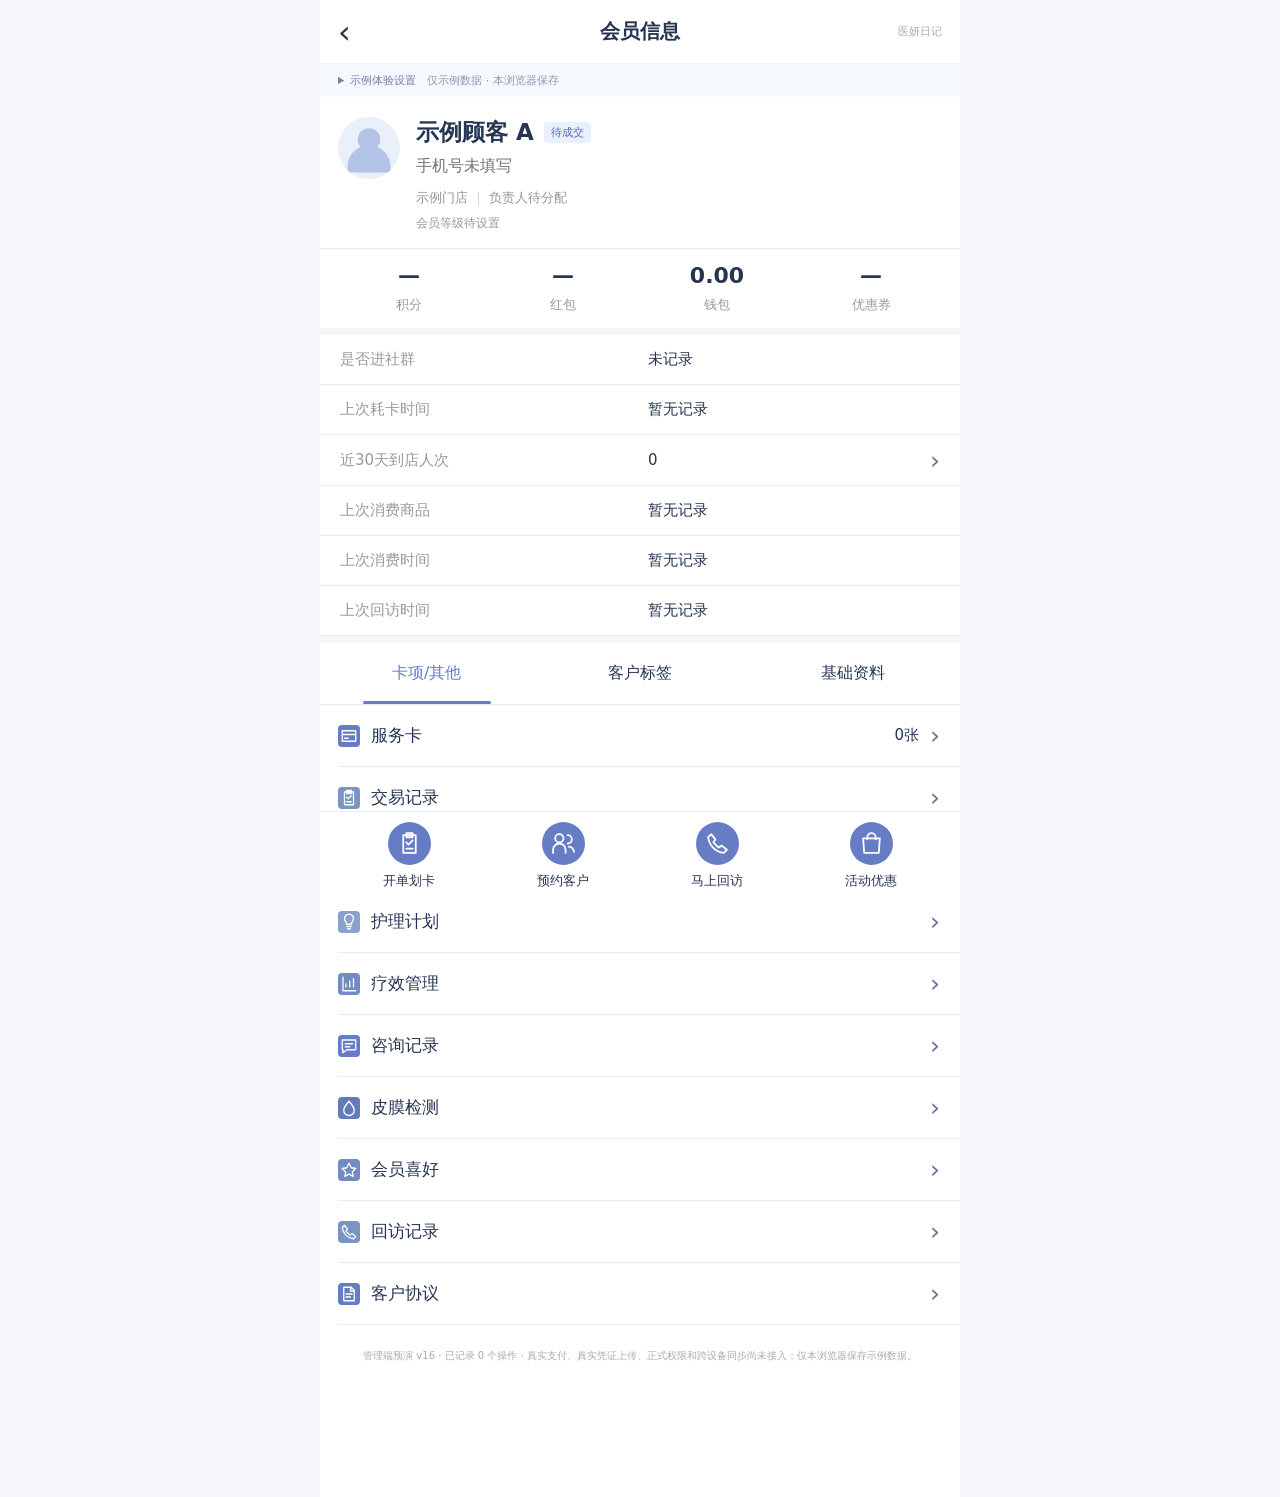
==== commit f1e63345: "Link customer followup records with workbench followup tasks" ====
--- a/card-workflow/index.html
+++ b/card-workflow/index.html
@@ -6,9 +6,9 @@
     <meta name="robots" content="noindex, nofollow" />
     <meta name="referrer" content="no-referrer" />
     <title>医妍日记 · 管理端体验</title>
-    <script type="module" crossorigin src="./assets/management-BI49d32h.js"></script>
+    <script type="module" crossorigin src="./assets/management-BcDqvHNR.js"></script>
     <link rel="modulepreload" crossorigin href="./assets/modulepreload-polyfill-wMinxHhO.js">
-    <link rel="stylesheet" crossorigin href="./assets/management-DWTc0hS6.css">
+    <link rel="stylesheet" crossorigin href="./assets/management-x6Q7aNOe.css">
   </head>
   <body>
     <div id="root"></div>
--- a/card-workflow/assets/management-x6Q7aNOe.css
+++ b/card-workflow/assets/management-x6Q7aNOe.css
@@ -0,0 +1 @@
+._profile_sssn5_1{color:#263552;--accent:#667cc4;background:#fff}._member_sssn5_2{gap:16px;padding:24px 20px 20px;display:flex}._avatar_sssn5_3{background:#e9effb;border-radius:50%;flex:0 0 62px;place-items:center;height:62px;display:grid;overflow:hidden}._avatar_sssn5_3 svg{fill:#b4c4e8;width:60px;height:60px}._memberInfo_sssn5_5{flex:1;min-width:0}._name_sssn5_6{flex-wrap:wrap;align-items:center;gap:10px;display:flex}._name_sssn5_6 h2{color:#263552;margin:0;font-size:23px}._name_sssn5_6>span{color:#536ba9;background:#e9effb;border-radius:4px;padding:3px 7px;font-size:11px}._phone_sssn5_9{color:#737373;margin:10px 0 16px;font-size:16px}._assignment_sssn5_10{color:#959595;margin:0;font-size:13px}._assignment_sssn5_10>span{color:#c7c7c7}._level_sssn5_12{color:#999;margin:12px 0 0;font-size:12px}._assets_sssn5_13{border-top:1px solid #e9eef6;border-bottom:7px solid #f3f6fb;grid-template-columns:repeat(4,minmax(0,1fr));padding:20px 12px;display:grid}._assets_sssn5_13>div,._profile_sssn5_1 ._assets_sssn5_13>button{color:#263552;background:#fff;border:0;border-radius:0;flex-direction:column;align-items:center;gap:12px;min-width:0;padding:0;display:flex}._assets_sssn5_13 strong{overflow-wrap:anywhere;max-width:100%;font-size:22px;font-weight:600}._assets_sssn5_13 span{color:#999;font-size:13px}._overview_sssn5_17,._baseRows_sssn5_17{margin:0}._overview_sssn5_17{border-bottom:7px solid #f3f6fb}._overview_sssn5_17>div,._baseRows_sssn5_17>div{box-sizing:border-box;border-bottom:1px solid #e9eef6;grid-template-columns:minmax(0,1fr) minmax(0,1fr);align-items:center;gap:16px;min-height:58px;padding:12px 20px;display:grid}._overview_sssn5_17 dt{color:#999;font-size:15px}._overview_sssn5_17 dd,._baseRows_sssn5_17 dd{overflow-wrap:anywhere;margin:0;font-size:15px}._profile_sssn5_1 ._overview_sssn5_17 dd button{color:#263552;text-align:left;background:#fff;border:0;border-radius:0;justify-content:space-between;align-items:center;width:100%;min-height:30px;padding:0;display:flex}._tabBar_sssn5_23{z-index:5;background:#fff;border-bottom:1px solid #e9eef6;grid-template-columns:repeat(3,minmax(0,1fr));display:grid;position:sticky;top:0}._profile_sssn5_1 ._tabBar_sssn5_23 button{color:#263552;background:#fff;border:0;border-radius:0;padding:20px 0;font-size:16px;position:relative}._profile_sssn5_1 ._tabBar_sssn5_23 button[aria-selected=true]{color:var(--accent)}._tabBar_sssn5_23 button[aria-selected=true]:after{content:"";background:var(--accent);border-radius:2px;height:3px;position:absolute;bottom:0;left:20%;right:20%}._menu_sssn5_27{padding-left:18px}._profile_sssn5_1 ._menuRow_sssn5_28{color:#263552;text-align:left;background:#fff;border:0;border-bottom:1px solid #e9eef6;border-radius:0;align-items:center;gap:11px;width:100%;min-height:62px;padding:14px 20px 14px 0;font-size:17px;display:flex}._menuIcon_sssn5_29{box-sizing:border-box;color:#fff;border-radius:4px;flex-shrink:0;place-items:center;width:22px;height:22px;padding:2px;display:grid}._menuIcon_sssn5_29 svg{width:18px;height:18px}._blue_sssn5_31{background:#667cc4}._teal_sssn5_31{background:#7895c4}._amber_sssn5_31{background:#8298ca}._orange_sssn5_31{background:#6d88c2}._gold_sssn5_31{background:#8aa1cc}._coral_sssn5_31{background:#728bc3}._rose_sssn5_31{background:#617cb7}._menuValue_sssn5_32{margin-left:auto;font-size:15px}._chevron_sssn5_33{color:#627498;font-size:25px;font-weight:300;line-height:1}._infoHint_sssn5_34{text-align:center;color:#7183ac;letter-spacing:1px;background:#f5f8fd;margin:0;padding:10px;font-size:12px}._baseRows_sssn5_17 dt{font-size:16px}._baseRows_sssn5_17 dd{text-align:right;color:#888}._baseRows_sssn5_17>div:first-child dd{color:#263552;font-weight:600}._baseRows_sssn5_17>div:nth-child(8){border-bottom:7px solid #f3f6fb}._tagGroup_sssn5_39{border-bottom:7px solid #f3f6fb;padding:18px 20px 24px}._tagGroup_sssn5_39 h3{margin:0 0 20px;font-size:17px;font-weight:500}._groupHeading_sssn5_41{justify-content:space-between;align-items:center;margin-bottom:20px;display:flex}._groupHeading_sssn5_41 h3{margin:0}._profile_sssn5_1 ._groupHeading_sssn5_41 button{color:var(--accent);background:0 0;border:0;min-height:30px;padding:0;font-size:14px}._chips_sssn5_44{flex-wrap:wrap;gap:8px;display:flex}._chips_sssn5_44>span{overflow-wrap:anywhere;box-sizing:border-box;border:1px solid #cbd6eb;border-radius:3px;max-width:100%;padding:6px 8px;font-size:12px;line-height:1.6}._chips_sssn5_44 small{color:#888;font-size:11px;display:block}._empty_sssn5_47{color:#999;margin:0;font-size:13px}._noteForm_sssn5_48{gap:10px;margin-bottom:20px;display:grid}._profile_sssn5_1 ._noteForm_sssn5_48 button,._profile_sssn5_1 ._dialog_sssn5_49 button{background:var(--accent);color:#fff;border:0}._bottom_sssn5_50{width:100%;max-width:640px;padding:10px 12px max(10px, env(safe-area-inset-bottom));z-index:20;box-sizing:border-box;background:#fff;border-top:1px solid #e9eef6;grid-template-columns:repeat(4,minmax(0,1fr));display:grid;position:fixed;bottom:0;left:50%;transform:translate(-50%)}._profile_sssn5_1 ._bottom_sssn5_50 button{color:#263552;background:#fff;border:0;border-radius:0;flex-direction:column;align-items:center;gap:7px;padding:0;font-size:13px;display:flex}._bottom_sssn5_50 button>span{background:var(--accent);color:#fff;border-radius:50%;place-items:center;width:43px;height:43px;display:grid}._bottom_sssn5_50 svg{width:25px;height:25px}._dialog_sssn5_49{color:#333;box-sizing:border-box;border:0;border-radius:12px;width:min(320px,100vw - 64px);padding:24px}._dialog_sssn5_49::backdrop{background:#0005}._dialog_sssn5_49 h2{margin:0 0 14px;font-size:19px}._dialog_sssn5_49 p{color:#777;font-size:14px;line-height:1.8}._dialog_sssn5_49 button{width:100%}@media (width<=350px){._member_sssn5_2{gap:12px;padding:20px 14px}._name_sssn5_6 h2{font-size:20px}._avatar_sssn5_3{flex-basis:52px;height:52px}._avatar_sssn5_3 svg{width:52px;height:52px}._overview_sssn5_17>div,._baseRows_sssn5_17>div{gap:10px;padding-left:14px;padding-right:14px}._overview_sssn5_17 dt,._overview_sssn5_17 dd{font-size:14px}._assets_sssn5_13 strong{font-size:20px}}._member_sssn5_2{padding:20px 18px 16px}._phone_sssn5_9{margin:8px 0 12px}._level_sssn5_12{margin-top:8px}._assets_sssn5_13{padding-top:14px;padding-bottom:14px}._assets_sssn5_13>div,._profile_sssn5_1 ._assets_sssn5_13>button{gap:8px}._overview_sssn5_17>div{min-height:50px;padding-top:10px;padding-bottom:10px}._profile_sssn5_1 ._noteForm_sssn5_48 button:hover:not(:disabled),._profile_sssn5_1 ._dialog_sssn5_49 button:hover:not(:disabled){color:#fff;background:#5269b1}._tabBar_sssn5_23{top:64px}._page_1me46_1{color:#263552;padding:22px 18px}._heading_1me46_2{flex-wrap:wrap;justify-content:space-between;align-items:center;gap:12px;display:flex}._heading_1me46_2 h2,._intro_1me46_3 h2{margin:0 0 8px;font-size:19px;font-weight:600}._heading_1me46_2 p,._intro_1me46_3 p,._empty_1me46_4 p{color:#788398;margin:0;font-size:13px;line-height:1.8}._page_1me46_1 button._primary_1me46_5{color:#fff;background:#667cc4;border-color:#667cc4}._page_1me46_1 button._primary_1me46_5:hover:not(:disabled){background:#5269b1}._caption_1me46_7{color:#8491a8;margin:20px 0 12px;font-size:12px;line-height:1.7}._list_1me46_8{margin:0;padding:0;list-style:none}._list_1me46_8 li{border-bottom:1px solid #e9eef6;padding:20px 0}._recordHeader_1me46_10{flex-wrap:wrap;justify-content:space-between;gap:12px;font-size:12px;display:flex}._recordHeader_1me46_10 span,._list_1me46_8 small{color:#8491a8}._list_1me46_8 p{white-space:pre-wrap;overflow-wrap:anywhere;line-height:1.9}._list_1me46_8 small{font-size:11px}._empty_1me46_4{text-align:center;background:#f5f8fd;border-radius:16px;margin:30px 0;padding:36px 24px}._empty_1me46_4 h3{margin:0 0 12px;font-size:15px;font-weight:500}._intro_1me46_3{text-align:center;padding:16px 0}._symbol_1me46_17{color:#667cc4;background:#e9effb;border-radius:16px;place-items:center;width:50px;height:50px;margin-bottom:16px;font-size:26px;display:inline-grid}._serviceList_1me46_18{margin-top:28px}._serviceList_1me46_18 h3{font-size:16px}._serviceList_1me46_18 article{border-bottom:1px solid #e9eef6;padding:16px 0}._serviceList_1me46_18 span{float:right;color:#667cc4;font-size:12px}._serviceList_1me46_18 p{color:#788398;overflow-wrap:anywhere;line-height:1.8}._dialog_1me46_23{box-sizing:border-box;color:#263552;border:0;border-radius:20px;width:min(420px,100vw - 32px);max-height:calc(100dvh - 48px);padding:24px;box-shadow:0 20px 80px #26355230}._dialog_1me46_23::backdrop{background:#1b2d4d55}._dialog_1me46_23 h2{margin:0;font-size:20px}._dialog_1me46_23 label{margin:16px 0}._dialog_1me46_23 input,._dialog_1me46_23 textarea{width:100%}._dialog_1me46_23 textarea{box-sizing:border-box;resize:vertical;min-height:120px;font:inherit;color:#263552;border:1px solid #d8dfeb;border-radius:8px;padding:12px}._dialog_1me46_23 textarea:focus-visible{outline-offset:2px;outline:3px solid #9caee5}._dialog_1me46_23 small{color:#8491a8}._actions_1me46_31{gap:12px;margin-top:20px;display:flex}._actions_1me46_31 button{flex:1}._error_1me46_33{color:#a3403e;font-size:13px;line-height:1.6}._filters_1me46_34{flex-wrap:wrap;gap:10px;margin-top:24px;display:flex}._page_1me46_1 ._filters_1me46_34 button[aria-pressed=true]{color:#5269b1;background:#e9effb;border-color:#b4c4e8}._appointmentTitle_1me46_36{margin:14px 0 10px;font-size:16px;font-weight:600}._dialog_1me46_23 select{width:100%}._page_1me46_1 ._check_1me46_38{flex-direction:row;align-items:center;line-height:1.6;display:flex}._page_1me46_1 ._check_1me46_38 input{accent-color:#667cc4;flex-shrink:0;width:18px;height:18px;min-height:18px}._notification_1me46_40{background:#f5f8fd;border-radius:10px;margin-top:18px;padding:14px}._notification_1me46_40 p{color:#788398;margin:0 0 10px;font-size:12px}._message_1me46_42{overflow-wrap:anywhere;background:#f5f8fd;border-radius:12px;padding:18px;line-height:1.9}._statusFilters_1me46_44{grid-template-columns:repeat(3,minmax(0,1fr));gap:6px;display:grid}._page_1me46_1 ._statusFilters_1me46_44 button{padding:8px 4px;font-size:12px}._notification_1me46_40 article{border-bottom:1px solid #dfe7f4;padding:12px 0}._notification_1me46_40 article:last-child{border:0}._dialog_1me46_23 input,._dialog_1me46_23 select{box-sizing:border-box;min-width:0;max-width:100%}._dialog_1me46_23 label{display:block}._notification_1me46_40 p{overflow-wrap:anywhere;white-space:pre-wrap}._page_1vxxy_1{--brand:#667cc4;--ink:#24334d;max-width:1180px;color:var(--ink);background:#f5f7fb;min-height:100vh;margin:auto;padding:24px;font-family:system-ui,sans-serif;font-size:14px}._banner_1vxxy_2{color:#775824;background:#fff4d9;border-radius:12px;padding:12px 16px;line-height:1.7}._header_1vxxy_3{justify-content:space-between;align-items:center;gap:20px;padding:32px 0 24px;display:flex}._header_1vxxy_3 h1{letter-spacing:-.5px;margin:8px 0;font-size:28px;font-weight:650}._header_1vxxy_3 p{color:#69768b;margin:6px 0}._header_1vxxy_3 a{color:var(--brand);white-space:nowrap}._eyebrow_1vxxy_7{letter-spacing:2px;font-size:12px}._toolbar_1vxxy_8{background:#fff;border:1px solid #e1e6f0;border-radius:14px;align-items:end;gap:20px;padding:18px;display:flex}._toolbar_1vxxy_8>span{color:#788398;padding:10px 0}._page_1vxxy_1 label{color:#56647a;flex-direction:column;gap:8px;font-size:13px;display:flex}._page_1vxxy_1 select,._page_1vxxy_1 input{box-sizing:border-box;color:var(--ink);min-width:0;font:inherit;background:#fff;border:1px solid #d8dfeb;border-radius:8px;min-height:42px;padding:10px 12px}._page_1vxxy_1 button{font:inherit;color:var(--brand);cursor:pointer;white-space:nowrap;background:#fff;border:1px solid #d8dfeb;border-radius:8px;min-height:42px;padding:10px 16px}._page_1vxxy_1 button:hover:not(:disabled){background:#edf1fc}._page_1vxxy_1 button:disabled{opacity:.45;cursor:not-allowed}._page_1vxxy_1 button:focus-visible,._page_1vxxy_1 input:focus-visible,._page_1vxxy_1 select:focus-visible{outline-offset:2px;outline:3px solid #9caee5}._notice_1vxxy_16{color:#38644f;background:#eaf3ef;border-radius:10px;margin:16px 0;padding:14px 18px;line-height:1.5}._error_1vxxy_17{color:#9b4139;background:#fcecea}._summary_1vxxy_18{background:#fff;border:1px solid #e1e6f0;border-radius:14px;grid-template-columns:repeat(4,1fr);gap:20px;margin-bottom:20px;padding:24px;display:grid}._summary_1vxxy_18 small{color:#758197;margin-bottom:10px;display:block}._summary_1vxxy_18 strong{font-size:23px;font-weight:600}._columns_1vxxy_21{grid-template-columns:1fr 1fr;gap:20px;display:grid}._panel_1vxxy_22{background:#fff;border:1px solid #e1e6f0;border-radius:14px;min-width:0;margin-bottom:20px;padding:24px}._panel_1vxxy_22 h2{margin:0 0 16px;font-size:17px;font-weight:650}._tabs_1vxxy_24{flex-wrap:wrap;gap:8px;margin-bottom:18px;display:flex}._tabs_1vxxy_24 button{padding:8px 12px;font-size:13px}._form_1vxxy_27{grid-template-columns:minmax(0,1fr) minmax(0,1fr);gap:16px;display:grid}._page_1vxxy_1 label{min-width:0}._page_1vxxy_1 input,._page_1vxxy_1 select{max-width:100%}._form_1vxxy_27 ._hint_1vxxy_30,._form_1vxxy_27 ._primary_1vxxy_30{grid-column:1/-1}._page_1vxxy_1 ._primary_1vxxy_30{background:var(--brand);color:#fff;border-color:var(--brand)}._hint_1vxxy_30{color:#788398;margin:0 0 14px;font-size:12px;line-height:1.8}._row_1vxxy_34{border-bottom:1px solid #edf0f5;justify-content:space-between;align-items:center;gap:16px;padding:16px 0;display:flex}._row_1vxxy_34:last-child{border-bottom:0}._row_1vxxy_34 p,._approval_1vxxy_36 p{color:#788398;overflow-wrap:anywhere;margin:7px 0 0;font-size:12px;line-height:1.6}._row_1vxxy_34 strong{font-weight:550}._balance_1vxxy_38{white-space:nowrap;color:var(--brand);font-size:25px}._balance_1vxxy_38 small{font-size:12px;font-weight:400}._empty_1vxxy_40{color:#8590a3;text-align:center;padding:28px 0}._inlineForm_1vxxy_41{align-items:end;gap:12px;margin-bottom:12px;display:flex}._inlineForm_1vxxy_41 label{flex:1}._actions_1vxxy_43{flex-wrap:wrap;align-items:center;gap:8px;display:flex}._actions_1vxxy_43 button,._actions_1vxxy_43 select{font-size:12px}._reason_1vxxy_45{max-width:600px;margin-bottom:12px}._badge_1vxxy_46{white-space:nowrap;background:#eef1fa;border-radius:6px;padding:6px 10px;font-size:12px}._approval_1vxxy_36{background:#f4f5fb;border-radius:10px;justify-content:space-between;align-items:center;gap:16px;margin:12px 0;padding:16px;display:flex}._footer_1vxxy_48{color:#788398;text-align:center;padding:12px 0 32px;font-size:12px;line-height:1.8}@media (width<=760px){._page_1vxxy_1{padding:14px}._header_1vxxy_3 h1{font-size:23px}._header_1vxxy_3{align-items:start}._columns_1vxxy_21{grid-template-columns:1fr;gap:0}._summary_1vxxy_18{grid-template-columns:1fr 1fr;padding:18px}._summary_1vxxy_18 strong{font-size:20px}._toolbar_1vxxy_8{flex-wrap:wrap;gap:12px}._toolbar_1vxxy_8 label{flex:1}._toolbar_1vxxy_8>span{flex-basis:100%;padding:0}._panel_1vxxy_22{padding:18px}._row_1vxxy_34,._approval_1vxxy_36{flex-direction:column;align-items:flex-start}._inlineForm_1vxxy_41{flex-wrap:wrap}._inlineForm_1vxxy_41 label{flex-basis:100%}}._page_1vxxy_1 [hidden]{display:none!important}._page_1vxxy_1{box-sizing:border-box;--brand:#536ba9;--ink:#263552;background:#fff;max-width:640px;padding:0 0 110px}._appHeader_1vxxy_53{background:#fff;border-bottom:1px solid #f0f0f0;justify-content:space-between;align-items:center;gap:10px;padding:16px 18px;display:flex}._appHeader_1vxxy_53 h1{margin:0;font-size:20px;font-weight:600}._page_1vxxy_1 ._appHeader_1vxxy_53 button,._appHeader_1vxxy_53 a{color:#333;text-align:left;background:0 0;border:0;width:48px;padding:0;font-size:32px;line-height:1;text-decoration:none}._appHeader_1vxxy_53>span{color:#aaa;text-align:right;width:48px;font-size:11px}._demoSettings_1vxxy_57{color:#7183a3;background:#f5f8fd;font-size:11px}._demoSettings_1vxxy_57 summary{cursor:pointer;padding:9px 18px}._demoSettings_1vxxy_57 summary span{color:#8a98b2;margin-left:8px}._demoSettings_1vxxy_57 ._toolbar_1vxxy_8{background:#f5f8fd;border:0;border-radius:0}._notice_1vxxy_16{margin:10px 14px;padding:10px 12px;font-size:12px}._currentMember_1vxxy_62{color:#888;background:#fafafa;margin:0;padding:16px 18px;font-size:13px}._page_1vxxy_1>._tabs_1vxxy_24,._page_1vxxy_1>._hint_1vxxy_30{margin:16px 18px}._panel_1vxxy_22{border:0;border-bottom:7px solid #f3f6fb;border-radius:0;margin:0;padding:20px 18px}._panel_1vxxy_22 h2,._panel_1vxxy_22>._primary_1vxxy_30{margin-bottom:16px}._page_1vxxy_1 ._primary_1vxxy_30{background:#667cc4;border-color:#667cc4}._page_1vxxy_1 ._primary_1vxxy_30:hover:not(:disabled){background:#5269b1}._tabs_1vxxy_24 button[aria-pressed=true]{color:#536ba9;background:#e9effb;border-color:#b4c4e8}._footer_1vxxy_48{color:#aaa;padding:22px 20px;font-size:10px}@media (width<=760px){._page_1vxxy_1{padding:0 0 110px}}._appHeader_1vxxy_53{z-index:10;box-sizing:border-box;height:64px;padding:10px 18px;position:sticky;top:0}._page_1vxxy_1 ._appHeader_1vxxy_53 ._headerAction_1vxxy_74{color:#536ba9;text-align:right;border-radius:6px;font-size:14px;font-weight:500}._shop_czu3t_1{background:#fff;border:1px solid #e1e6f0;border-radius:18px;margin:20px 0;overflow:clip}._shopHeading_czu3t_2{justify-content:space-between;align-items:center;gap:12px;padding:24px 28px 16px;display:flex}._shopHeading_czu3t_2 h2{letter-spacing:-.5px;margin:6px 0 0;font-size:25px}._eyebrow_czu3t_4{letter-spacing:2px;color:#8992a4;font-size:11px}._sample_czu3t_5{color:#7183a3;background:#f0f4fc;border-radius:6px;padding:6px 10px;font-size:11px}._memberRow_czu3t_6{align-items:center;gap:12px;padding:14px 28px 24px;display:flex}._avatar_czu3t_7{color:#67a;background:#edf0f8;border-radius:50%;place-items:center;width:48px;height:48px;font-size:20px;display:grid}._memberRow_czu3t_6 small{color:#8992a4;margin-bottom:4px;font-size:11px;display:block}._memberRow_czu3t_6 strong{font-size:17px}._shop_czu3t_1 ._memberRow_czu3t_6 button{border:0;margin-left:auto;font-size:12px}._categoryTabs_czu3t_11{border-bottom:1px solid #e9edf4;gap:32px;padding:0 24px;display:flex}._shop_czu3t_1 ._categoryTabs_czu3t_11 button{color:#606b7e;background:0 0;border:0;border-bottom:3px solid #0000;border-radius:0;padding:16px 0;font-size:17px;font-weight:600}._shop_czu3t_1 ._categoryTabs_czu3t_11 button[aria-pressed=true]{color:#667cc4;border-bottom-color:#667cc4}._catalogBody_czu3t_14{grid-template-columns:140px minmax(0,1fr);min-height:470px;display:grid}._series_czu3t_15{background:#f6f7fa;padding-top:16px}._shop_czu3t_1 ._series_czu3t_15 button{white-space:normal;text-align:left;color:#828a99;background:0 0;border:0;border-left:3px solid #0000;border-radius:0;width:100%;padding:18px;font-size:13px;display:block}._shop_czu3t_1 ._series_czu3t_15 button[aria-pressed=true]{color:#536ba9;background:#fff;border-left-color:#667cc4;font-weight:650}._products_czu3t_18{min-width:0;padding:18px 28px}._search_czu3t_19{align-items:center;gap:10px;display:flex;flex-direction:row!important;font-size:12px!important}._shop_czu3t_1 ._search_czu3t_19 input{background:#f7f8fb;border:0;flex:1}._sampleNote_czu3t_21{color:#939aa7;margin:12px 0;font-size:11px;line-height:1.7}._product_czu3t_18{border-bottom:1px solid #f0f1f5;gap:22px;padding:24px 0;display:flex}._product_czu3t_18:last-child{border-bottom:0}._art_czu3t_24{border-radius:12px;flex-shrink:0;place-items:center;width:116px;height:132px;display:grid;position:relative;overflow:hidden}._art_czu3t_24>span{opacity:.7;font-family:serif;font-size:46px;font-weight:300}._lavender_czu3t_26{color:#7581a9;background:linear-gradient(150deg,#f0edf8,#e4e9f5)}._sage_czu3t_27{color:#799c91;background:linear-gradient(150deg,#f0f4ef,#e4eeeb)}._peach_czu3t_28{color:#b59a89;background:linear-gradient(150deg,#faf1e8,#f2e6e2)}._bottle_czu3t_29{background:linear-gradient(90deg,#e7e7e2,#fff 45%,#ededeb);border:1px solid #dddfda;border-radius:7px 7px 10px 10px;flex-direction:column;justify-content:center;align-items:center;width:40px;height:85px;margin-top:12px;display:flex;position:relative;box-shadow:7px 7px 14px #24334d12}._bottle_czu3t_29:before{content:"";background:#c9cdc8;border-radius:3px 3px 0 0;width:26px;height:12px;position:absolute;top:-13px}._bottle_czu3t_29 small{letter-spacing:1px;font-size:5px}._bottle_czu3t_29 span{margin-top:7px;font-family:serif;font-size:21px}._productInfo_czu3t_33{flex:1;min-width:0}._productInfo_czu3t_33 h3{margin:2px 0 9px;font-size:18px;font-weight:600}._productInfo_czu3t_33 p{color:#959daa;margin:0 0 12px;font-size:12px}._kind_czu3t_36{color:#8c97aa;background:#f5f6f9;border-radius:3px;padding:3px 6px;font-size:10px}._productBottom_czu3t_37{flex-wrap:wrap;justify-content:space-between;align-items:center;gap:8px;margin-top:16px;display:flex}._productBottom_czu3t_37 b{color:#667cc4;font-size:18px;font-weight:600}._productBottom_czu3t_37 small{color:#9aa3b1;font-size:10px;font-weight:400}._shop_czu3t_1 ._productBottom_czu3t_37 button{background:#eef1fa;border:0;border-radius:24px;padding:8px 16px;font-size:12px}._empty_czu3t_41{text-align:center;color:#8d98aa;padding:50px 10px;font-size:13px;line-height:1.8}._cartBar_czu3t_42{-webkit-backdrop-filter:blur(16px);backdrop-filter:blur(16px);padding:14px 24px max(14px,env(safe-area-inset-bottom));z-index:2;background:#fffffff5;border-top:1px solid #e8ecf3;justify-content:space-between;align-items:center;gap:12px;display:flex;position:sticky;bottom:0;box-shadow:0 -8px 25px #24334d05}._cartBar_czu3t_42 ._cartSummary_czu3t_43{text-align:left;background:0 0;border:0;align-items:center;gap:12px;padding:0;display:flex}._cartSummary_czu3t_43 strong{color:#33415b;font-size:13px;display:block}._cartSummary_czu3t_43 small{color:#7381a6;margin-top:4px;font-size:12px;display:block}._cartIcon_czu3t_46{background:#e8edf9;border-radius:50%;place-items:center;width:42px;height:42px;font-size:23px;display:grid}._shop_czu3t_1 ._pay_czu3t_47{color:#fff;background:#667cc4;border:0;border-radius:25px;padding:12px 28px;font-weight:600}._shop_czu3t_1 ._pay_czu3t_47:hover:not(:disabled){background:#5269b1}._checkout_czu3t_49{padding:12px 28px 28px}._checkout_czu3t_49 h3{font-size:16px}._checkoutLine_czu3t_51{border-bottom:1px solid #edf0f5;align-items:center;gap:14px;padding:20px 0;display:flex}._checkoutLine_czu3t_51 ._art_czu3t_24{border-radius:8px;width:60px;height:70px}._checkoutLine_czu3t_51 ._art_czu3t_24>span{font-size:27px}._lineInfo_czu3t_54{flex:1;min-width:0}._lineInfo_czu3t_54 strong{font-size:14px}._lineInfo_czu3t_54 p{color:#8b95a6;margin:6px 0 0;font-size:11px}._lineEnd_czu3t_57{text-align:right}._lineEnd_czu3t_57 b{color:#667cc4;font-size:14px}._shop_czu3t_1 ._lineEnd_czu3t_57 button{border:0;margin-left:auto;padding:4px;font-size:11px;display:block}._total_czu3t_60{justify-content:space-between;align-items:center;gap:12px;margin:24px 0;display:flex}._total_czu3t_60 strong{color:#667cc4;font-size:24px}._channel_czu3t_62{max-width:420px}._checkout_czu3t_49>._pay_czu3t_47{width:100%;margin-top:12px}._success_czu3t_64{text-align:center;padding:20px 0}._success_czu3t_64>span{color:#5b8c78;background:#eaf3ef;border-radius:50%;place-items:center;width:50px;height:50px;margin:auto;font-size:25px;display:grid}._success_czu3t_64 p{color:#7c889b;font-size:12px}._dialog_czu3t_67{color:#24334d;border:0;border-radius:18px;width:min(460px,100% - 28px);padding:24px;box-shadow:0 20px 80px #1d284d30}._dialog_czu3t_67::backdrop{background:#17243b66}._dialogTitle_czu3t_69{justify-content:space-between;align-items:center;gap:12px;display:flex}._dialogTitle_czu3t_69 h3{margin:0;font-size:18px}._shop_czu3t_1 ._dialogTitle_czu3t_69 button{border:0;padding:4px 12px;font-size:24px}._dialog_czu3t_67 label{margin:18px 0}._dialog_czu3t_67 label small{color:#8992a4;font-size:11px}._dialog_czu3t_67 ._pay_czu3t_47{width:100%}._error_czu3t_75{color:#a04d4d;background:#fbefee;border-radius:8px;padding:12px;font-size:12px}@media (width<=600px){._shop_czu3t_1{border-radius:12px;margin:12px -2px}._shopHeading_czu3t_2{padding:18px 16px 12px}._shopHeading_czu3t_2 h2{font-size:20px}._memberRow_czu3t_6{padding:8px 16px 18px}._memberRow_czu3t_6 strong{font-size:15px}._categoryTabs_czu3t_11{gap:24px;padding:0 16px}._shop_czu3t_1 ._categoryTabs_czu3t_11 button{padding:13px 0;font-size:14px}._catalogBody_czu3t_14{grid-template-columns:78px minmax(0,1fr);min-height:430px}._shop_czu3t_1 ._series_czu3t_15 button{padding:16px 8px;font-size:12px}._products_czu3t_18{padding:12px}._search_czu3t_19{gap:0;font-size:0!important}._shop_czu3t_1 ._search_czu3t_19 input{width:100%;font-size:12px}._sampleNote_czu3t_21{font-size:10px}._product_czu3t_18{gap:10px;padding:20px 0}._art_czu3t_24{border-radius:7px;width:62px;height:88px}._art_czu3t_24>span{font-size:30px}._bottle_czu3t_29{transform:scale(.72)}._productInfo_czu3t_33 h3{margin:0 0 6px;font-size:14px;line-height:1.5}._productInfo_czu3t_33 p{margin-bottom:7px;font-size:10px;line-height:1.6}._productBottom_czu3t_37{margin-top:10px}._productBottom_czu3t_37 b{font-size:15px}._shop_czu3t_1 ._productBottom_czu3t_37 button{min-height:36px;padding:6px 12px;font-size:11px}._cartBar_czu3t_42{padding:12px}._cartBar_czu3t_42 ._pay_czu3t_47{padding:11px 18px;font-size:13px}._cartIcon_czu3t_46{width:34px;height:34px}._checkout_czu3t_49{padding:6px 16px 20px}._checkoutLine_czu3t_51{gap:10px}._checkoutLine_czu3t_51 ._art_czu3t_24{width:44px;height:54px}._lineInfo_czu3t_54 strong,._lineEnd_czu3t_57 b{font-size:12px}}._schedule_6xjom_1{color:#263552}._intro_6xjom_1 h3{font-size:18px}._intro_6xjom_1 p,._card_6xjom_1 p,._hint_6xjom_1{color:#7585a0;font-size:12px;line-height:1.8}._days_6xjom_1{grid-template-columns:repeat(7,minmax(0,1fr));gap:4px;margin:20px 0;display:grid}._schedule_6xjom_1 ._days_6xjom_1 button{min-width:0;padding:10px 0}._days_6xjom_1 small,._days_6xjom_1 b{display:block}._days_6xjom_1 small{margin-bottom:5px;font-size:10px}._days_6xjom_1 b{font-size:17px}._schedule_6xjom_1 ._days_6xjom_1 button[aria-pressed=true]{color:#fff;background:#667cc4}._card_6xjom_1{background:#fff;border:1px solid #e0e7f3;border-radius:16px;margin:16px 0;padding:16px}._card_6xjom_1 h3{font-size:15px}._card_6xjom_1 small{color:#7585a0;font-size:11px}._card_6xjom_1 fieldset{border:0;min-width:0;margin-top:20px;padding:0}._card_6xjom_1 legend{font-size:14px;font-weight:600}._actions_6xjom_1{flex-wrap:wrap;gap:6px;margin:14px 0;display:flex}._schedule_6xjom_1 ._actions_6xjom_1 button,._schedule_6xjom_1 ._list_6xjom_1 button{padding:9px;font-size:12px}._slots_6xjom_1{grid-template-columns:repeat(2,minmax(0,1fr));gap:8px;display:grid}._slots_6xjom_1 label{border:1px solid #e1e7f2;border-radius:9px;align-items:center;gap:7px;min-width:0;padding:12px 6px;display:flex}._slots_6xjom_1 label:has(input:checked){background:#edf2ff;border-color:#bdcbe9}._slots_6xjom_1 label[data-locked=true]{background:#f2f4f8}._slots_6xjom_1 input{accent-color:#667cc4;flex-shrink:0}._slots_6xjom_1 b{font-size:12px;display:block}._slots_6xjom_1 small{margin-top:5px;font-size:10px;display:block}._schedule_6xjom_1 ._save_6xjom_1{color:#fff;background:#667cc4;width:100%;padding:12px}._card_6xjom_1 [role=alert]{color:#a33a3a}._card_6xjom_1 [role=alert] button{margin-top:8px;display:block}._list_6xjom_1{padding:0;list-style:none}._list_6xjom_1 li{border-bottom:1px solid #edf1f7;justify-content:space-between;align-items:center;gap:10px;padding:12px 0;display:flex}._list_6xjom_1 b{font-size:14px}@media (width<=350px){._card_6xjom_1{padding:12px}._slots_6xjom_1{gap:5px}._slots_6xjom_1 label{gap:3px;padding:10px 2px}._slots_6xjom_1 b{font-size:11px}}._overview_6xjom_3 h3{margin-bottom:4px;font-size:15px}._overview_6xjom_3 p{color:#7585a0;font-size:12px;line-height:1.8}._staffHeader_6xjom_3{align-items:center;gap:10px;display:flex}._staffHeader_6xjom_3 h3{margin:0}._staffHeader_6xjom_3 p{margin:4px 0 0}._avatar_6xjom_3{color:#617ac2;background:#eaf0ff;border-radius:50%;flex-shrink:0;place-items:center;width:38px;height:38px;font-size:18px;display:grid}._staffMeta_6xjom_3{justify-content:space-between;align-items:center;gap:8px;margin:14px 0;display:flex}._schedule_6xjom_1 ._staffMeta_6xjom_3 button{padding:7px 10px;font-size:12px}._timeline_6xjom_3{grid-template-columns:repeat(3,minmax(0,1fr));gap:6px;margin:10px 0 0;padding:0;list-style:none;display:grid}._timeline_6xjom_3 li{text-align:center;background:#f6f7fa;border:1px solid #e1e7f2;border-radius:8px;min-width:0;padding:10px 1px}._timeline_6xjom_3 b{white-space:nowrap;color:#6e7c94;font-size:11px;display:block}._timeline_6xjom_3 small,._schedule_6xjom_1 ._timeline_6xjom_3 button{margin:5px auto 0;font-size:10px;line-height:1.5;display:block}._schedule_6xjom_1 ._timeline_6xjom_3 button{color:#41639f;background:0 0;border:0;padding:0}._timeline_6xjom_3 li[data-status=open]{background:#edf3ff;border-color:#d5e0fb}._timeline_6xjom_3 li[data-status=open] b,._timeline_6xjom_3 li[data-status=open] small{color:#4c68a8}._timeline_6xjom_3 li[data-status=booked]{background:#eaf7f7;border-color:#c6e6e6}._timeline_6xjom_3 li[data-status=booked] b{color:#3d707a}@media (width<=350px){._timeline_6xjom_3{gap:4px}._timeline_6xjom_3 b{font-size:10px}._timeline_6xjom_3 li{padding:10px 0}}._operations_dg7mr_1{color:#263552;background:#f3f6fc;min-height:80vh;padding:18px}._hero_dg7mr_1{background:linear-gradient(130deg,#e2eafe,#fff);border:1px solid #e0e7f3;border-radius:18px;padding:22px}._hero_dg7mr_1 h2{margin:10px 0}._hero_dg7mr_1 span,._hero_dg7mr_1 p,._muted_dg7mr_1{color:#7585a0;font-size:12px;line-height:1.8}._nav_dg7mr_1{grid-template-columns:repeat(4,minmax(0,1fr));gap:5px;margin:20px 0;display:grid}._operations_dg7mr_1 ._nav_dg7mr_1 button{white-space:normal;padding:12px 3px;font-size:12px}._operations_dg7mr_1 ._nav_dg7mr_1 button[aria-current=page]{color:#fff;background:#667cc4;border-color:#667cc4}._period_dg7mr_1{flex-wrap:wrap;gap:6px;margin:14px 0;display:flex}._operations_dg7mr_1 ._period_dg7mr_1 button{padding:8px 12px;font-size:13px}._operations_dg7mr_1 ._period_dg7mr_1 button[aria-pressed=true]{color:#354e8c;background:#e4ebfc;border-color:#9eb0db}._metrics_dg7mr_1{grid-template-columns:repeat(2,minmax(0,1fr));gap:10px;display:grid}._operations_dg7mr_1 ._metrics_dg7mr_1 button{white-space:normal;text-align:left;color:#263552;border:1px solid #e0e7f3;border-radius:15px;min-width:0;padding:18px 12px}._metrics_dg7mr_1 span,._metrics_dg7mr_1 small{color:#7485a1;font-size:12px;line-height:1.5;display:block}._metrics_dg7mr_1 strong{color:#536eb5;overflow-wrap:anywhere;margin:12px 0;font-size:23px;display:block}._metrics_dg7mr_1 strong small{display:inline}._todo_dg7mr_1{background:#eaf0fc;border-radius:14px;justify-content:space-between;align-items:center;gap:10px;margin:20px 0;padding:18px;display:flex}._todo_dg7mr_1 h3{margin:0;font-size:16px}._todo_dg7mr_1 p,._todo_dg7mr_1 span{font-size:12px;line-height:1.7}._operations_dg7mr_1 ._todo_dg7mr_1 button{padding:8px;font-size:12px}._card_dg7mr_1{background:#fff;border:1px solid #e3e9f3;border-radius:16px;margin:16px 0;padding:16px}._card_dg7mr_1 h3{margin-top:4px;font-size:16px}._list_dg7mr_1{margin:0;padding:0;list-style:none}._list_dg7mr_1 li{border-bottom:1px solid #edf1f7;justify-content:space-between;align-items:center;gap:12px;padding:18px 0;display:flex}._list_dg7mr_1 li:last-child{border:0}._list_dg7mr_1 li>div{overflow-wrap:anywhere;min-width:0}._list_dg7mr_1 b{font-size:14px}._list_dg7mr_1 p{margin:8px 0;font-size:12px;line-height:1.8}._list_dg7mr_1 small{color:#7e8ca4;font-size:11px;line-height:1.8}._operations_dg7mr_1 ._list_dg7mr_1 button{flex-shrink:0;padding:8px;font-size:12px}._empty_dg7mr_1{text-align:center;color:#7e8ca4;padding:25px 8px;font-size:14px}._empty_dg7mr_1 p{font-size:12px;line-height:1.8}._search_dg7mr_1{margin:14px 0;font-size:13px;display:block}._search_dg7mr_1 input,._search_dg7mr_1 select{box-sizing:border-box;color:#263552;width:100%;min-height:44px;font:inherit;background:#fff;border:1px solid #d8dfeb;border-radius:8px;margin-top:8px;padding:10px;display:block}._definitions_dg7mr_1{color:#7485a1;padding:12px;font-size:12px;line-height:1.9}._trend_dg7mr_1{padding:0;list-style:none}._trend_dg7mr_1 li{align-items:center;gap:10px;margin:14px 0;font-size:11px;display:flex}._trend_dg7mr_1 li>div{background:#edf1fa;border-radius:5px;flex:1;height:8px}._trend_dg7mr_1 li>div span{background:#7d94ce;border-radius:5px;height:8px;display:block}._trend_dg7mr_1 b{min-width:65px;font-weight:400}._footer_dg7mr_1{text-align:center;color:#8d9aaf;margin-top:30px;font-size:11px;line-height:1.9}@media (width<=350px){._operations_dg7mr_1{padding:10px}._metrics_dg7mr_1 strong{font-size:20px}._card_dg7mr_1{padding:12px}._nav_dg7mr_1{gap:3px}}._datePicker_dg7mr_3{background:#fff;border:1px solid #dfe6f3;border-radius:10px;padding:12px;font-size:13px}._datePicker_dg7mr_3 summary{cursor:pointer;color:#45619f}._datePicker_dg7mr_3 form{margin-top:14px}._datePicker_dg7mr_3 label{min-width:0;margin:10px 0;display:block}._datePicker_dg7mr_3 input,._datePicker_dg7mr_3 select{box-sizing:border-box;color:#263552;width:100%;min-width:0;max-width:100%;min-height:44px;font:inherit;background:#fff;border:1px solid #d8dfeb;border-radius:8px;padding:8px;display:block}._datePicker_dg7mr_3 p{color:#7585a0;font-size:12px;line-height:1.7}._datePicker_dg7mr_3 p[role=alert]{color:#a93636}._dateFields_dg7mr_3{grid-template-columns:repeat(2,minmax(0,1fr));gap:10px;display:grid}._trend_dg7mr_1 b{min-width:48px}@media (width<=350px){._dateFields_dg7mr_3{grid-template-columns:1fr}}._customerActions_dg7mr_5{flex-direction:column;flex-shrink:0;gap:8px;display:flex}*{box-sizing:border-box}body{background:#f5f7fb;margin:0}
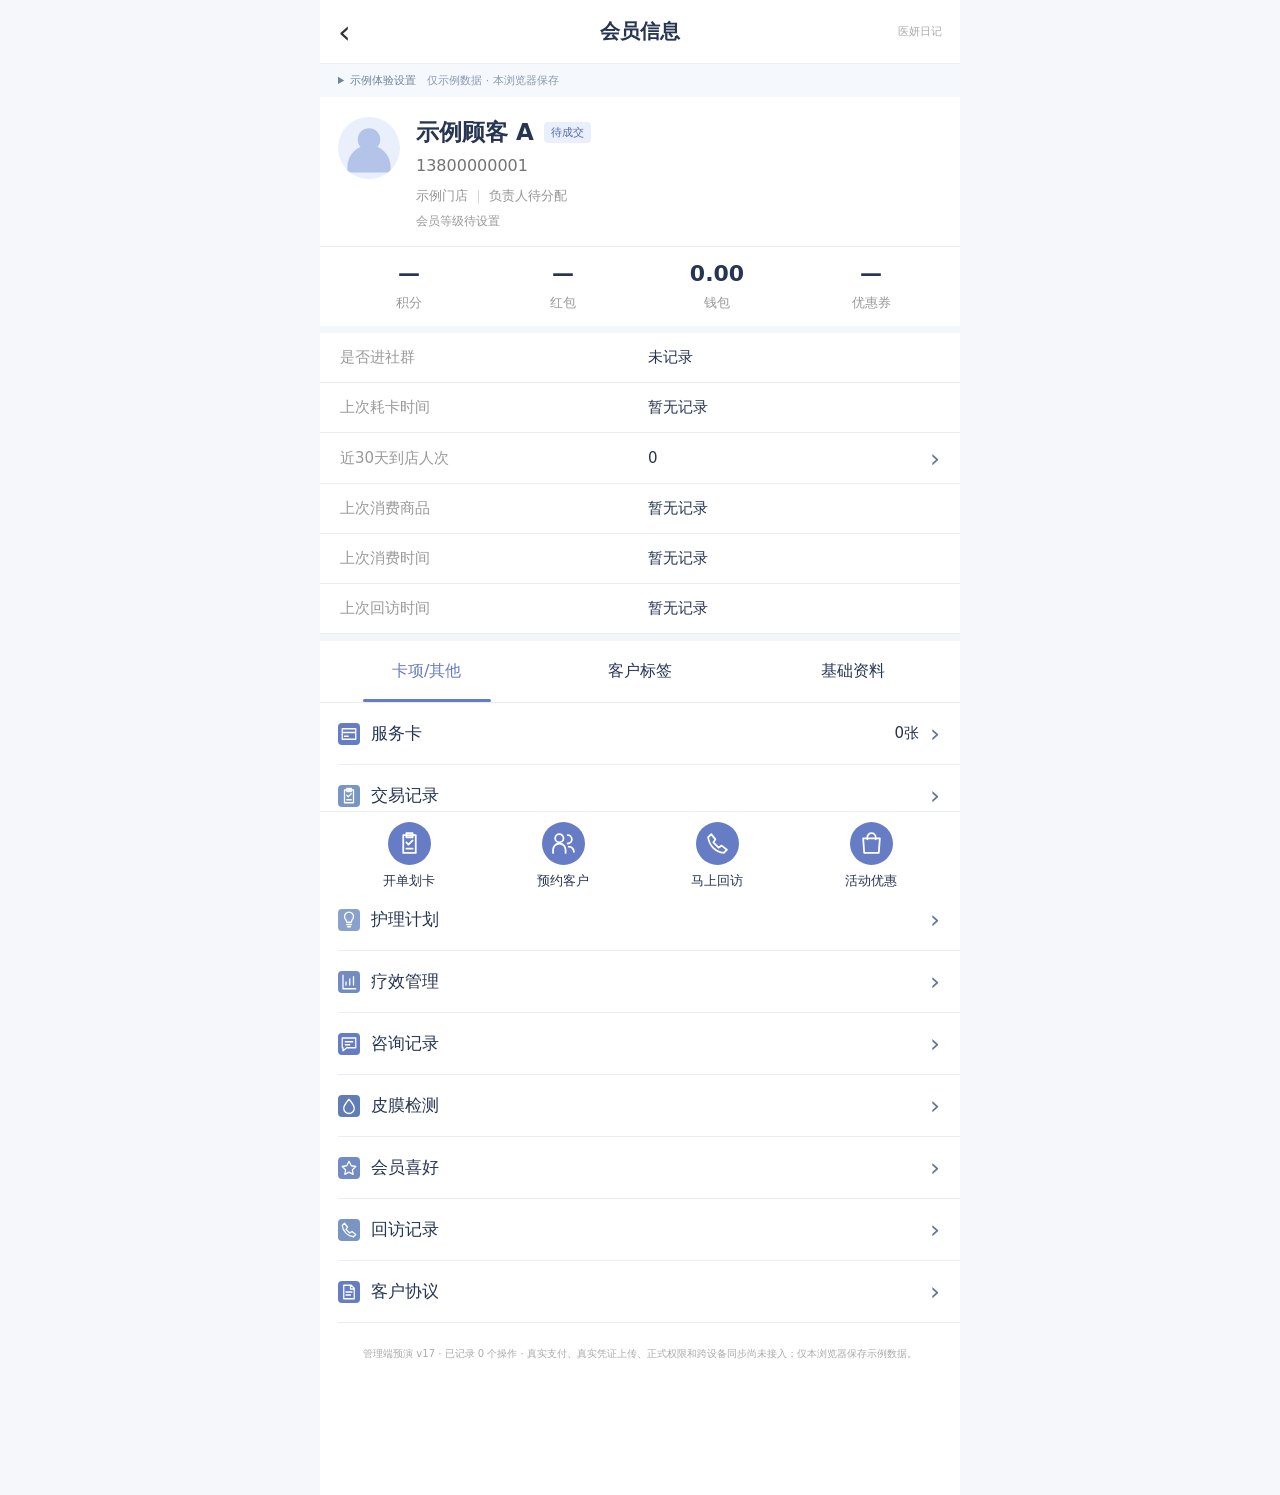
==== commit 4127985a: "Simplify searchable customer list and consolidate followups in archives" ====
--- a/card-workflow/index.html
+++ b/card-workflow/index.html
@@ -6,9 +6,9 @@
     <meta name="robots" content="noindex, nofollow" />
     <meta name="referrer" content="no-referrer" />
     <title>医妍日记 · 管理端体验</title>
-    <script type="module" crossorigin src="./assets/management-BcDqvHNR.js"></script>
+    <script type="module" crossorigin src="./assets/management-DeNZUp_w.js"></script>
     <link rel="modulepreload" crossorigin href="./assets/modulepreload-polyfill-wMinxHhO.js">
-    <link rel="stylesheet" crossorigin href="./assets/management-x6Q7aNOe.css">
+    <link rel="stylesheet" crossorigin href="./assets/management-DooPAkjK.css">
   </head>
   <body>
     <div id="root"></div>
--- a/card-workflow/assets/management-DooPAkjK.css
+++ b/card-workflow/assets/management-DooPAkjK.css
@@ -0,0 +1 @@
+._profile_sssn5_1{color:#263552;--accent:#667cc4;background:#fff}._member_sssn5_2{gap:16px;padding:24px 20px 20px;display:flex}._avatar_sssn5_3{background:#e9effb;border-radius:50%;flex:0 0 62px;place-items:center;height:62px;display:grid;overflow:hidden}._avatar_sssn5_3 svg{fill:#b4c4e8;width:60px;height:60px}._memberInfo_sssn5_5{flex:1;min-width:0}._name_sssn5_6{flex-wrap:wrap;align-items:center;gap:10px;display:flex}._name_sssn5_6 h2{color:#263552;margin:0;font-size:23px}._name_sssn5_6>span{color:#536ba9;background:#e9effb;border-radius:4px;padding:3px 7px;font-size:11px}._phone_sssn5_9{color:#737373;margin:10px 0 16px;font-size:16px}._assignment_sssn5_10{color:#959595;margin:0;font-size:13px}._assignment_sssn5_10>span{color:#c7c7c7}._level_sssn5_12{color:#999;margin:12px 0 0;font-size:12px}._assets_sssn5_13{border-top:1px solid #e9eef6;border-bottom:7px solid #f3f6fb;grid-template-columns:repeat(4,minmax(0,1fr));padding:20px 12px;display:grid}._assets_sssn5_13>div,._profile_sssn5_1 ._assets_sssn5_13>button{color:#263552;background:#fff;border:0;border-radius:0;flex-direction:column;align-items:center;gap:12px;min-width:0;padding:0;display:flex}._assets_sssn5_13 strong{overflow-wrap:anywhere;max-width:100%;font-size:22px;font-weight:600}._assets_sssn5_13 span{color:#999;font-size:13px}._overview_sssn5_17,._baseRows_sssn5_17{margin:0}._overview_sssn5_17{border-bottom:7px solid #f3f6fb}._overview_sssn5_17>div,._baseRows_sssn5_17>div{box-sizing:border-box;border-bottom:1px solid #e9eef6;grid-template-columns:minmax(0,1fr) minmax(0,1fr);align-items:center;gap:16px;min-height:58px;padding:12px 20px;display:grid}._overview_sssn5_17 dt{color:#999;font-size:15px}._overview_sssn5_17 dd,._baseRows_sssn5_17 dd{overflow-wrap:anywhere;margin:0;font-size:15px}._profile_sssn5_1 ._overview_sssn5_17 dd button{color:#263552;text-align:left;background:#fff;border:0;border-radius:0;justify-content:space-between;align-items:center;width:100%;min-height:30px;padding:0;display:flex}._tabBar_sssn5_23{z-index:5;background:#fff;border-bottom:1px solid #e9eef6;grid-template-columns:repeat(3,minmax(0,1fr));display:grid;position:sticky;top:0}._profile_sssn5_1 ._tabBar_sssn5_23 button{color:#263552;background:#fff;border:0;border-radius:0;padding:20px 0;font-size:16px;position:relative}._profile_sssn5_1 ._tabBar_sssn5_23 button[aria-selected=true]{color:var(--accent)}._tabBar_sssn5_23 button[aria-selected=true]:after{content:"";background:var(--accent);border-radius:2px;height:3px;position:absolute;bottom:0;left:20%;right:20%}._menu_sssn5_27{padding-left:18px}._profile_sssn5_1 ._menuRow_sssn5_28{color:#263552;text-align:left;background:#fff;border:0;border-bottom:1px solid #e9eef6;border-radius:0;align-items:center;gap:11px;width:100%;min-height:62px;padding:14px 20px 14px 0;font-size:17px;display:flex}._menuIcon_sssn5_29{box-sizing:border-box;color:#fff;border-radius:4px;flex-shrink:0;place-items:center;width:22px;height:22px;padding:2px;display:grid}._menuIcon_sssn5_29 svg{width:18px;height:18px}._blue_sssn5_31{background:#667cc4}._teal_sssn5_31{background:#7895c4}._amber_sssn5_31{background:#8298ca}._orange_sssn5_31{background:#6d88c2}._gold_sssn5_31{background:#8aa1cc}._coral_sssn5_31{background:#728bc3}._rose_sssn5_31{background:#617cb7}._menuValue_sssn5_32{margin-left:auto;font-size:15px}._chevron_sssn5_33{color:#627498;font-size:25px;font-weight:300;line-height:1}._infoHint_sssn5_34{text-align:center;color:#7183ac;letter-spacing:1px;background:#f5f8fd;margin:0;padding:10px;font-size:12px}._baseRows_sssn5_17 dt{font-size:16px}._baseRows_sssn5_17 dd{text-align:right;color:#888}._baseRows_sssn5_17>div:first-child dd{color:#263552;font-weight:600}._baseRows_sssn5_17>div:nth-child(8){border-bottom:7px solid #f3f6fb}._tagGroup_sssn5_39{border-bottom:7px solid #f3f6fb;padding:18px 20px 24px}._tagGroup_sssn5_39 h3{margin:0 0 20px;font-size:17px;font-weight:500}._groupHeading_sssn5_41{justify-content:space-between;align-items:center;margin-bottom:20px;display:flex}._groupHeading_sssn5_41 h3{margin:0}._profile_sssn5_1 ._groupHeading_sssn5_41 button{color:var(--accent);background:0 0;border:0;min-height:30px;padding:0;font-size:14px}._chips_sssn5_44{flex-wrap:wrap;gap:8px;display:flex}._chips_sssn5_44>span{overflow-wrap:anywhere;box-sizing:border-box;border:1px solid #cbd6eb;border-radius:3px;max-width:100%;padding:6px 8px;font-size:12px;line-height:1.6}._chips_sssn5_44 small{color:#888;font-size:11px;display:block}._empty_sssn5_47{color:#999;margin:0;font-size:13px}._noteForm_sssn5_48{gap:10px;margin-bottom:20px;display:grid}._profile_sssn5_1 ._noteForm_sssn5_48 button,._profile_sssn5_1 ._dialog_sssn5_49 button{background:var(--accent);color:#fff;border:0}._bottom_sssn5_50{width:100%;max-width:640px;padding:10px 12px max(10px, env(safe-area-inset-bottom));z-index:20;box-sizing:border-box;background:#fff;border-top:1px solid #e9eef6;grid-template-columns:repeat(4,minmax(0,1fr));display:grid;position:fixed;bottom:0;left:50%;transform:translate(-50%)}._profile_sssn5_1 ._bottom_sssn5_50 button{color:#263552;background:#fff;border:0;border-radius:0;flex-direction:column;align-items:center;gap:7px;padding:0;font-size:13px;display:flex}._bottom_sssn5_50 button>span{background:var(--accent);color:#fff;border-radius:50%;place-items:center;width:43px;height:43px;display:grid}._bottom_sssn5_50 svg{width:25px;height:25px}._dialog_sssn5_49{color:#333;box-sizing:border-box;border:0;border-radius:12px;width:min(320px,100vw - 64px);padding:24px}._dialog_sssn5_49::backdrop{background:#0005}._dialog_sssn5_49 h2{margin:0 0 14px;font-size:19px}._dialog_sssn5_49 p{color:#777;font-size:14px;line-height:1.8}._dialog_sssn5_49 button{width:100%}@media (width<=350px){._member_sssn5_2{gap:12px;padding:20px 14px}._name_sssn5_6 h2{font-size:20px}._avatar_sssn5_3{flex-basis:52px;height:52px}._avatar_sssn5_3 svg{width:52px;height:52px}._overview_sssn5_17>div,._baseRows_sssn5_17>div{gap:10px;padding-left:14px;padding-right:14px}._overview_sssn5_17 dt,._overview_sssn5_17 dd{font-size:14px}._assets_sssn5_13 strong{font-size:20px}}._member_sssn5_2{padding:20px 18px 16px}._phone_sssn5_9{margin:8px 0 12px}._level_sssn5_12{margin-top:8px}._assets_sssn5_13{padding-top:14px;padding-bottom:14px}._assets_sssn5_13>div,._profile_sssn5_1 ._assets_sssn5_13>button{gap:8px}._overview_sssn5_17>div{min-height:50px;padding-top:10px;padding-bottom:10px}._profile_sssn5_1 ._noteForm_sssn5_48 button:hover:not(:disabled),._profile_sssn5_1 ._dialog_sssn5_49 button:hover:not(:disabled){color:#fff;background:#5269b1}._tabBar_sssn5_23{top:64px}._page_1me46_1{color:#263552;padding:22px 18px}._heading_1me46_2{flex-wrap:wrap;justify-content:space-between;align-items:center;gap:12px;display:flex}._heading_1me46_2 h2,._intro_1me46_3 h2{margin:0 0 8px;font-size:19px;font-weight:600}._heading_1me46_2 p,._intro_1me46_3 p,._empty_1me46_4 p{color:#788398;margin:0;font-size:13px;line-height:1.8}._page_1me46_1 button._primary_1me46_5{color:#fff;background:#667cc4;border-color:#667cc4}._page_1me46_1 button._primary_1me46_5:hover:not(:disabled){background:#5269b1}._caption_1me46_7{color:#8491a8;margin:20px 0 12px;font-size:12px;line-height:1.7}._list_1me46_8{margin:0;padding:0;list-style:none}._list_1me46_8 li{border-bottom:1px solid #e9eef6;padding:20px 0}._recordHeader_1me46_10{flex-wrap:wrap;justify-content:space-between;gap:12px;font-size:12px;display:flex}._recordHeader_1me46_10 span,._list_1me46_8 small{color:#8491a8}._list_1me46_8 p{white-space:pre-wrap;overflow-wrap:anywhere;line-height:1.9}._list_1me46_8 small{font-size:11px}._empty_1me46_4{text-align:center;background:#f5f8fd;border-radius:16px;margin:30px 0;padding:36px 24px}._empty_1me46_4 h3{margin:0 0 12px;font-size:15px;font-weight:500}._intro_1me46_3{text-align:center;padding:16px 0}._symbol_1me46_17{color:#667cc4;background:#e9effb;border-radius:16px;place-items:center;width:50px;height:50px;margin-bottom:16px;font-size:26px;display:inline-grid}._serviceList_1me46_18{margin-top:28px}._serviceList_1me46_18 h3{font-size:16px}._serviceList_1me46_18 article{border-bottom:1px solid #e9eef6;padding:16px 0}._serviceList_1me46_18 span{float:right;color:#667cc4;font-size:12px}._serviceList_1me46_18 p{color:#788398;overflow-wrap:anywhere;line-height:1.8}._dialog_1me46_23{box-sizing:border-box;color:#263552;border:0;border-radius:20px;width:min(420px,100vw - 32px);max-height:calc(100dvh - 48px);padding:24px;box-shadow:0 20px 80px #26355230}._dialog_1me46_23::backdrop{background:#1b2d4d55}._dialog_1me46_23 h2{margin:0;font-size:20px}._dialog_1me46_23 label{margin:16px 0}._dialog_1me46_23 input,._dialog_1me46_23 textarea{width:100%}._dialog_1me46_23 textarea{box-sizing:border-box;resize:vertical;min-height:120px;font:inherit;color:#263552;border:1px solid #d8dfeb;border-radius:8px;padding:12px}._dialog_1me46_23 textarea:focus-visible{outline-offset:2px;outline:3px solid #9caee5}._dialog_1me46_23 small{color:#8491a8}._actions_1me46_31{gap:12px;margin-top:20px;display:flex}._actions_1me46_31 button{flex:1}._error_1me46_33{color:#a3403e;font-size:13px;line-height:1.6}._filters_1me46_34{flex-wrap:wrap;gap:10px;margin-top:24px;display:flex}._page_1me46_1 ._filters_1me46_34 button[aria-pressed=true]{color:#5269b1;background:#e9effb;border-color:#b4c4e8}._appointmentTitle_1me46_36{margin:14px 0 10px;font-size:16px;font-weight:600}._dialog_1me46_23 select{width:100%}._page_1me46_1 ._check_1me46_38{flex-direction:row;align-items:center;line-height:1.6;display:flex}._page_1me46_1 ._check_1me46_38 input{accent-color:#667cc4;flex-shrink:0;width:18px;height:18px;min-height:18px}._notification_1me46_40{background:#f5f8fd;border-radius:10px;margin-top:18px;padding:14px}._notification_1me46_40 p{color:#788398;margin:0 0 10px;font-size:12px}._message_1me46_42{overflow-wrap:anywhere;background:#f5f8fd;border-radius:12px;padding:18px;line-height:1.9}._statusFilters_1me46_44{grid-template-columns:repeat(3,minmax(0,1fr));gap:6px;display:grid}._page_1me46_1 ._statusFilters_1me46_44 button{padding:8px 4px;font-size:12px}._notification_1me46_40 article{border-bottom:1px solid #dfe7f4;padding:12px 0}._notification_1me46_40 article:last-child{border:0}._dialog_1me46_23 input,._dialog_1me46_23 select{box-sizing:border-box;min-width:0;max-width:100%}._dialog_1me46_23 label{display:block}._notification_1me46_40 p{overflow-wrap:anywhere;white-space:pre-wrap}._page_1vxxy_1{--brand:#667cc4;--ink:#24334d;max-width:1180px;color:var(--ink);background:#f5f7fb;min-height:100vh;margin:auto;padding:24px;font-family:system-ui,sans-serif;font-size:14px}._banner_1vxxy_2{color:#775824;background:#fff4d9;border-radius:12px;padding:12px 16px;line-height:1.7}._header_1vxxy_3{justify-content:space-between;align-items:center;gap:20px;padding:32px 0 24px;display:flex}._header_1vxxy_3 h1{letter-spacing:-.5px;margin:8px 0;font-size:28px;font-weight:650}._header_1vxxy_3 p{color:#69768b;margin:6px 0}._header_1vxxy_3 a{color:var(--brand);white-space:nowrap}._eyebrow_1vxxy_7{letter-spacing:2px;font-size:12px}._toolbar_1vxxy_8{background:#fff;border:1px solid #e1e6f0;border-radius:14px;align-items:end;gap:20px;padding:18px;display:flex}._toolbar_1vxxy_8>span{color:#788398;padding:10px 0}._page_1vxxy_1 label{color:#56647a;flex-direction:column;gap:8px;font-size:13px;display:flex}._page_1vxxy_1 select,._page_1vxxy_1 input{box-sizing:border-box;color:var(--ink);min-width:0;font:inherit;background:#fff;border:1px solid #d8dfeb;border-radius:8px;min-height:42px;padding:10px 12px}._page_1vxxy_1 button{font:inherit;color:var(--brand);cursor:pointer;white-space:nowrap;background:#fff;border:1px solid #d8dfeb;border-radius:8px;min-height:42px;padding:10px 16px}._page_1vxxy_1 button:hover:not(:disabled){background:#edf1fc}._page_1vxxy_1 button:disabled{opacity:.45;cursor:not-allowed}._page_1vxxy_1 button:focus-visible,._page_1vxxy_1 input:focus-visible,._page_1vxxy_1 select:focus-visible{outline-offset:2px;outline:3px solid #9caee5}._notice_1vxxy_16{color:#38644f;background:#eaf3ef;border-radius:10px;margin:16px 0;padding:14px 18px;line-height:1.5}._error_1vxxy_17{color:#9b4139;background:#fcecea}._summary_1vxxy_18{background:#fff;border:1px solid #e1e6f0;border-radius:14px;grid-template-columns:repeat(4,1fr);gap:20px;margin-bottom:20px;padding:24px;display:grid}._summary_1vxxy_18 small{color:#758197;margin-bottom:10px;display:block}._summary_1vxxy_18 strong{font-size:23px;font-weight:600}._columns_1vxxy_21{grid-template-columns:1fr 1fr;gap:20px;display:grid}._panel_1vxxy_22{background:#fff;border:1px solid #e1e6f0;border-radius:14px;min-width:0;margin-bottom:20px;padding:24px}._panel_1vxxy_22 h2{margin:0 0 16px;font-size:17px;font-weight:650}._tabs_1vxxy_24{flex-wrap:wrap;gap:8px;margin-bottom:18px;display:flex}._tabs_1vxxy_24 button{padding:8px 12px;font-size:13px}._form_1vxxy_27{grid-template-columns:minmax(0,1fr) minmax(0,1fr);gap:16px;display:grid}._page_1vxxy_1 label{min-width:0}._page_1vxxy_1 input,._page_1vxxy_1 select{max-width:100%}._form_1vxxy_27 ._hint_1vxxy_30,._form_1vxxy_27 ._primary_1vxxy_30{grid-column:1/-1}._page_1vxxy_1 ._primary_1vxxy_30{background:var(--brand);color:#fff;border-color:var(--brand)}._hint_1vxxy_30{color:#788398;margin:0 0 14px;font-size:12px;line-height:1.8}._row_1vxxy_34{border-bottom:1px solid #edf0f5;justify-content:space-between;align-items:center;gap:16px;padding:16px 0;display:flex}._row_1vxxy_34:last-child{border-bottom:0}._row_1vxxy_34 p,._approval_1vxxy_36 p{color:#788398;overflow-wrap:anywhere;margin:7px 0 0;font-size:12px;line-height:1.6}._row_1vxxy_34 strong{font-weight:550}._balance_1vxxy_38{white-space:nowrap;color:var(--brand);font-size:25px}._balance_1vxxy_38 small{font-size:12px;font-weight:400}._empty_1vxxy_40{color:#8590a3;text-align:center;padding:28px 0}._inlineForm_1vxxy_41{align-items:end;gap:12px;margin-bottom:12px;display:flex}._inlineForm_1vxxy_41 label{flex:1}._actions_1vxxy_43{flex-wrap:wrap;align-items:center;gap:8px;display:flex}._actions_1vxxy_43 button,._actions_1vxxy_43 select{font-size:12px}._reason_1vxxy_45{max-width:600px;margin-bottom:12px}._badge_1vxxy_46{white-space:nowrap;background:#eef1fa;border-radius:6px;padding:6px 10px;font-size:12px}._approval_1vxxy_36{background:#f4f5fb;border-radius:10px;justify-content:space-between;align-items:center;gap:16px;margin:12px 0;padding:16px;display:flex}._footer_1vxxy_48{color:#788398;text-align:center;padding:12px 0 32px;font-size:12px;line-height:1.8}@media (width<=760px){._page_1vxxy_1{padding:14px}._header_1vxxy_3 h1{font-size:23px}._header_1vxxy_3{align-items:start}._columns_1vxxy_21{grid-template-columns:1fr;gap:0}._summary_1vxxy_18{grid-template-columns:1fr 1fr;padding:18px}._summary_1vxxy_18 strong{font-size:20px}._toolbar_1vxxy_8{flex-wrap:wrap;gap:12px}._toolbar_1vxxy_8 label{flex:1}._toolbar_1vxxy_8>span{flex-basis:100%;padding:0}._panel_1vxxy_22{padding:18px}._row_1vxxy_34,._approval_1vxxy_36{flex-direction:column;align-items:flex-start}._inlineForm_1vxxy_41{flex-wrap:wrap}._inlineForm_1vxxy_41 label{flex-basis:100%}}._page_1vxxy_1 [hidden]{display:none!important}._page_1vxxy_1{box-sizing:border-box;--brand:#536ba9;--ink:#263552;background:#fff;max-width:640px;padding:0 0 110px}._appHeader_1vxxy_53{background:#fff;border-bottom:1px solid #f0f0f0;justify-content:space-between;align-items:center;gap:10px;padding:16px 18px;display:flex}._appHeader_1vxxy_53 h1{margin:0;font-size:20px;font-weight:600}._page_1vxxy_1 ._appHeader_1vxxy_53 button,._appHeader_1vxxy_53 a{color:#333;text-align:left;background:0 0;border:0;width:48px;padding:0;font-size:32px;line-height:1;text-decoration:none}._appHeader_1vxxy_53>span{color:#aaa;text-align:right;width:48px;font-size:11px}._demoSettings_1vxxy_57{color:#7183a3;background:#f5f8fd;font-size:11px}._demoSettings_1vxxy_57 summary{cursor:pointer;padding:9px 18px}._demoSettings_1vxxy_57 summary span{color:#8a98b2;margin-left:8px}._demoSettings_1vxxy_57 ._toolbar_1vxxy_8{background:#f5f8fd;border:0;border-radius:0}._notice_1vxxy_16{margin:10px 14px;padding:10px 12px;font-size:12px}._currentMember_1vxxy_62{color:#888;background:#fafafa;margin:0;padding:16px 18px;font-size:13px}._page_1vxxy_1>._tabs_1vxxy_24,._page_1vxxy_1>._hint_1vxxy_30{margin:16px 18px}._panel_1vxxy_22{border:0;border-bottom:7px solid #f3f6fb;border-radius:0;margin:0;padding:20px 18px}._panel_1vxxy_22 h2,._panel_1vxxy_22>._primary_1vxxy_30{margin-bottom:16px}._page_1vxxy_1 ._primary_1vxxy_30{background:#667cc4;border-color:#667cc4}._page_1vxxy_1 ._primary_1vxxy_30:hover:not(:disabled){background:#5269b1}._tabs_1vxxy_24 button[aria-pressed=true]{color:#536ba9;background:#e9effb;border-color:#b4c4e8}._footer_1vxxy_48{color:#aaa;padding:22px 20px;font-size:10px}@media (width<=760px){._page_1vxxy_1{padding:0 0 110px}}._appHeader_1vxxy_53{z-index:10;box-sizing:border-box;height:64px;padding:10px 18px;position:sticky;top:0}._page_1vxxy_1 ._appHeader_1vxxy_53 ._headerAction_1vxxy_74{color:#536ba9;text-align:right;border-radius:6px;font-size:14px;font-weight:500}._shop_czu3t_1{background:#fff;border:1px solid #e1e6f0;border-radius:18px;margin:20px 0;overflow:clip}._shopHeading_czu3t_2{justify-content:space-between;align-items:center;gap:12px;padding:24px 28px 16px;display:flex}._shopHeading_czu3t_2 h2{letter-spacing:-.5px;margin:6px 0 0;font-size:25px}._eyebrow_czu3t_4{letter-spacing:2px;color:#8992a4;font-size:11px}._sample_czu3t_5{color:#7183a3;background:#f0f4fc;border-radius:6px;padding:6px 10px;font-size:11px}._memberRow_czu3t_6{align-items:center;gap:12px;padding:14px 28px 24px;display:flex}._avatar_czu3t_7{color:#67a;background:#edf0f8;border-radius:50%;place-items:center;width:48px;height:48px;font-size:20px;display:grid}._memberRow_czu3t_6 small{color:#8992a4;margin-bottom:4px;font-size:11px;display:block}._memberRow_czu3t_6 strong{font-size:17px}._shop_czu3t_1 ._memberRow_czu3t_6 button{border:0;margin-left:auto;font-size:12px}._categoryTabs_czu3t_11{border-bottom:1px solid #e9edf4;gap:32px;padding:0 24px;display:flex}._shop_czu3t_1 ._categoryTabs_czu3t_11 button{color:#606b7e;background:0 0;border:0;border-bottom:3px solid #0000;border-radius:0;padding:16px 0;font-size:17px;font-weight:600}._shop_czu3t_1 ._categoryTabs_czu3t_11 button[aria-pressed=true]{color:#667cc4;border-bottom-color:#667cc4}._catalogBody_czu3t_14{grid-template-columns:140px minmax(0,1fr);min-height:470px;display:grid}._series_czu3t_15{background:#f6f7fa;padding-top:16px}._shop_czu3t_1 ._series_czu3t_15 button{white-space:normal;text-align:left;color:#828a99;background:0 0;border:0;border-left:3px solid #0000;border-radius:0;width:100%;padding:18px;font-size:13px;display:block}._shop_czu3t_1 ._series_czu3t_15 button[aria-pressed=true]{color:#536ba9;background:#fff;border-left-color:#667cc4;font-weight:650}._products_czu3t_18{min-width:0;padding:18px 28px}._search_czu3t_19{align-items:center;gap:10px;display:flex;flex-direction:row!important;font-size:12px!important}._shop_czu3t_1 ._search_czu3t_19 input{background:#f7f8fb;border:0;flex:1}._sampleNote_czu3t_21{color:#939aa7;margin:12px 0;font-size:11px;line-height:1.7}._product_czu3t_18{border-bottom:1px solid #f0f1f5;gap:22px;padding:24px 0;display:flex}._product_czu3t_18:last-child{border-bottom:0}._art_czu3t_24{border-radius:12px;flex-shrink:0;place-items:center;width:116px;height:132px;display:grid;position:relative;overflow:hidden}._art_czu3t_24>span{opacity:.7;font-family:serif;font-size:46px;font-weight:300}._lavender_czu3t_26{color:#7581a9;background:linear-gradient(150deg,#f0edf8,#e4e9f5)}._sage_czu3t_27{color:#799c91;background:linear-gradient(150deg,#f0f4ef,#e4eeeb)}._peach_czu3t_28{color:#b59a89;background:linear-gradient(150deg,#faf1e8,#f2e6e2)}._bottle_czu3t_29{background:linear-gradient(90deg,#e7e7e2,#fff 45%,#ededeb);border:1px solid #dddfda;border-radius:7px 7px 10px 10px;flex-direction:column;justify-content:center;align-items:center;width:40px;height:85px;margin-top:12px;display:flex;position:relative;box-shadow:7px 7px 14px #24334d12}._bottle_czu3t_29:before{content:"";background:#c9cdc8;border-radius:3px 3px 0 0;width:26px;height:12px;position:absolute;top:-13px}._bottle_czu3t_29 small{letter-spacing:1px;font-size:5px}._bottle_czu3t_29 span{margin-top:7px;font-family:serif;font-size:21px}._productInfo_czu3t_33{flex:1;min-width:0}._productInfo_czu3t_33 h3{margin:2px 0 9px;font-size:18px;font-weight:600}._productInfo_czu3t_33 p{color:#959daa;margin:0 0 12px;font-size:12px}._kind_czu3t_36{color:#8c97aa;background:#f5f6f9;border-radius:3px;padding:3px 6px;font-size:10px}._productBottom_czu3t_37{flex-wrap:wrap;justify-content:space-between;align-items:center;gap:8px;margin-top:16px;display:flex}._productBottom_czu3t_37 b{color:#667cc4;font-size:18px;font-weight:600}._productBottom_czu3t_37 small{color:#9aa3b1;font-size:10px;font-weight:400}._shop_czu3t_1 ._productBottom_czu3t_37 button{background:#eef1fa;border:0;border-radius:24px;padding:8px 16px;font-size:12px}._empty_czu3t_41{text-align:center;color:#8d98aa;padding:50px 10px;font-size:13px;line-height:1.8}._cartBar_czu3t_42{-webkit-backdrop-filter:blur(16px);backdrop-filter:blur(16px);padding:14px 24px max(14px,env(safe-area-inset-bottom));z-index:2;background:#fffffff5;border-top:1px solid #e8ecf3;justify-content:space-between;align-items:center;gap:12px;display:flex;position:sticky;bottom:0;box-shadow:0 -8px 25px #24334d05}._cartBar_czu3t_42 ._cartSummary_czu3t_43{text-align:left;background:0 0;border:0;align-items:center;gap:12px;padding:0;display:flex}._cartSummary_czu3t_43 strong{color:#33415b;font-size:13px;display:block}._cartSummary_czu3t_43 small{color:#7381a6;margin-top:4px;font-size:12px;display:block}._cartIcon_czu3t_46{background:#e8edf9;border-radius:50%;place-items:center;width:42px;height:42px;font-size:23px;display:grid}._shop_czu3t_1 ._pay_czu3t_47{color:#fff;background:#667cc4;border:0;border-radius:25px;padding:12px 28px;font-weight:600}._shop_czu3t_1 ._pay_czu3t_47:hover:not(:disabled){background:#5269b1}._checkout_czu3t_49{padding:12px 28px 28px}._checkout_czu3t_49 h3{font-size:16px}._checkoutLine_czu3t_51{border-bottom:1px solid #edf0f5;align-items:center;gap:14px;padding:20px 0;display:flex}._checkoutLine_czu3t_51 ._art_czu3t_24{border-radius:8px;width:60px;height:70px}._checkoutLine_czu3t_51 ._art_czu3t_24>span{font-size:27px}._lineInfo_czu3t_54{flex:1;min-width:0}._lineInfo_czu3t_54 strong{font-size:14px}._lineInfo_czu3t_54 p{color:#8b95a6;margin:6px 0 0;font-size:11px}._lineEnd_czu3t_57{text-align:right}._lineEnd_czu3t_57 b{color:#667cc4;font-size:14px}._shop_czu3t_1 ._lineEnd_czu3t_57 button{border:0;margin-left:auto;padding:4px;font-size:11px;display:block}._total_czu3t_60{justify-content:space-between;align-items:center;gap:12px;margin:24px 0;display:flex}._total_czu3t_60 strong{color:#667cc4;font-size:24px}._channel_czu3t_62{max-width:420px}._checkout_czu3t_49>._pay_czu3t_47{width:100%;margin-top:12px}._success_czu3t_64{text-align:center;padding:20px 0}._success_czu3t_64>span{color:#5b8c78;background:#eaf3ef;border-radius:50%;place-items:center;width:50px;height:50px;margin:auto;font-size:25px;display:grid}._success_czu3t_64 p{color:#7c889b;font-size:12px}._dialog_czu3t_67{color:#24334d;border:0;border-radius:18px;width:min(460px,100% - 28px);padding:24px;box-shadow:0 20px 80px #1d284d30}._dialog_czu3t_67::backdrop{background:#17243b66}._dialogTitle_czu3t_69{justify-content:space-between;align-items:center;gap:12px;display:flex}._dialogTitle_czu3t_69 h3{margin:0;font-size:18px}._shop_czu3t_1 ._dialogTitle_czu3t_69 button{border:0;padding:4px 12px;font-size:24px}._dialog_czu3t_67 label{margin:18px 0}._dialog_czu3t_67 label small{color:#8992a4;font-size:11px}._dialog_czu3t_67 ._pay_czu3t_47{width:100%}._error_czu3t_75{color:#a04d4d;background:#fbefee;border-radius:8px;padding:12px;font-size:12px}@media (width<=600px){._shop_czu3t_1{border-radius:12px;margin:12px -2px}._shopHeading_czu3t_2{padding:18px 16px 12px}._shopHeading_czu3t_2 h2{font-size:20px}._memberRow_czu3t_6{padding:8px 16px 18px}._memberRow_czu3t_6 strong{font-size:15px}._categoryTabs_czu3t_11{gap:24px;padding:0 16px}._shop_czu3t_1 ._categoryTabs_czu3t_11 button{padding:13px 0;font-size:14px}._catalogBody_czu3t_14{grid-template-columns:78px minmax(0,1fr);min-height:430px}._shop_czu3t_1 ._series_czu3t_15 button{padding:16px 8px;font-size:12px}._products_czu3t_18{padding:12px}._search_czu3t_19{gap:0;font-size:0!important}._shop_czu3t_1 ._search_czu3t_19 input{width:100%;font-size:12px}._sampleNote_czu3t_21{font-size:10px}._product_czu3t_18{gap:10px;padding:20px 0}._art_czu3t_24{border-radius:7px;width:62px;height:88px}._art_czu3t_24>span{font-size:30px}._bottle_czu3t_29{transform:scale(.72)}._productInfo_czu3t_33 h3{margin:0 0 6px;font-size:14px;line-height:1.5}._productInfo_czu3t_33 p{margin-bottom:7px;font-size:10px;line-height:1.6}._productBottom_czu3t_37{margin-top:10px}._productBottom_czu3t_37 b{font-size:15px}._shop_czu3t_1 ._productBottom_czu3t_37 button{min-height:36px;padding:6px 12px;font-size:11px}._cartBar_czu3t_42{padding:12px}._cartBar_czu3t_42 ._pay_czu3t_47{padding:11px 18px;font-size:13px}._cartIcon_czu3t_46{width:34px;height:34px}._checkout_czu3t_49{padding:6px 16px 20px}._checkoutLine_czu3t_51{gap:10px}._checkoutLine_czu3t_51 ._art_czu3t_24{width:44px;height:54px}._lineInfo_czu3t_54 strong,._lineEnd_czu3t_57 b{font-size:12px}}._schedule_6xjom_1{color:#263552}._intro_6xjom_1 h3{font-size:18px}._intro_6xjom_1 p,._card_6xjom_1 p,._hint_6xjom_1{color:#7585a0;font-size:12px;line-height:1.8}._days_6xjom_1{grid-template-columns:repeat(7,minmax(0,1fr));gap:4px;margin:20px 0;display:grid}._schedule_6xjom_1 ._days_6xjom_1 button{min-width:0;padding:10px 0}._days_6xjom_1 small,._days_6xjom_1 b{display:block}._days_6xjom_1 small{margin-bottom:5px;font-size:10px}._days_6xjom_1 b{font-size:17px}._schedule_6xjom_1 ._days_6xjom_1 button[aria-pressed=true]{color:#fff;background:#667cc4}._card_6xjom_1{background:#fff;border:1px solid #e0e7f3;border-radius:16px;margin:16px 0;padding:16px}._card_6xjom_1 h3{font-size:15px}._card_6xjom_1 small{color:#7585a0;font-size:11px}._card_6xjom_1 fieldset{border:0;min-width:0;margin-top:20px;padding:0}._card_6xjom_1 legend{font-size:14px;font-weight:600}._actions_6xjom_1{flex-wrap:wrap;gap:6px;margin:14px 0;display:flex}._schedule_6xjom_1 ._actions_6xjom_1 button,._schedule_6xjom_1 ._list_6xjom_1 button{padding:9px;font-size:12px}._slots_6xjom_1{grid-template-columns:repeat(2,minmax(0,1fr));gap:8px;display:grid}._slots_6xjom_1 label{border:1px solid #e1e7f2;border-radius:9px;align-items:center;gap:7px;min-width:0;padding:12px 6px;display:flex}._slots_6xjom_1 label:has(input:checked){background:#edf2ff;border-color:#bdcbe9}._slots_6xjom_1 label[data-locked=true]{background:#f2f4f8}._slots_6xjom_1 input{accent-color:#667cc4;flex-shrink:0}._slots_6xjom_1 b{font-size:12px;display:block}._slots_6xjom_1 small{margin-top:5px;font-size:10px;display:block}._schedule_6xjom_1 ._save_6xjom_1{color:#fff;background:#667cc4;width:100%;padding:12px}._card_6xjom_1 [role=alert]{color:#a33a3a}._card_6xjom_1 [role=alert] button{margin-top:8px;display:block}._list_6xjom_1{padding:0;list-style:none}._list_6xjom_1 li{border-bottom:1px solid #edf1f7;justify-content:space-between;align-items:center;gap:10px;padding:12px 0;display:flex}._list_6xjom_1 b{font-size:14px}@media (width<=350px){._card_6xjom_1{padding:12px}._slots_6xjom_1{gap:5px}._slots_6xjom_1 label{gap:3px;padding:10px 2px}._slots_6xjom_1 b{font-size:11px}}._overview_6xjom_3 h3{margin-bottom:4px;font-size:15px}._overview_6xjom_3 p{color:#7585a0;font-size:12px;line-height:1.8}._staffHeader_6xjom_3{align-items:center;gap:10px;display:flex}._staffHeader_6xjom_3 h3{margin:0}._staffHeader_6xjom_3 p{margin:4px 0 0}._avatar_6xjom_3{color:#617ac2;background:#eaf0ff;border-radius:50%;flex-shrink:0;place-items:center;width:38px;height:38px;font-size:18px;display:grid}._staffMeta_6xjom_3{justify-content:space-between;align-items:center;gap:8px;margin:14px 0;display:flex}._schedule_6xjom_1 ._staffMeta_6xjom_3 button{padding:7px 10px;font-size:12px}._timeline_6xjom_3{grid-template-columns:repeat(3,minmax(0,1fr));gap:6px;margin:10px 0 0;padding:0;list-style:none;display:grid}._timeline_6xjom_3 li{text-align:center;background:#f6f7fa;border:1px solid #e1e7f2;border-radius:8px;min-width:0;padding:10px 1px}._timeline_6xjom_3 b{white-space:nowrap;color:#6e7c94;font-size:11px;display:block}._timeline_6xjom_3 small,._schedule_6xjom_1 ._timeline_6xjom_3 button{margin:5px auto 0;font-size:10px;line-height:1.5;display:block}._schedule_6xjom_1 ._timeline_6xjom_3 button{color:#41639f;background:0 0;border:0;padding:0}._timeline_6xjom_3 li[data-status=open]{background:#edf3ff;border-color:#d5e0fb}._timeline_6xjom_3 li[data-status=open] b,._timeline_6xjom_3 li[data-status=open] small{color:#4c68a8}._timeline_6xjom_3 li[data-status=booked]{background:#eaf7f7;border-color:#c6e6e6}._timeline_6xjom_3 li[data-status=booked] b{color:#3d707a}@media (width<=350px){._timeline_6xjom_3{gap:4px}._timeline_6xjom_3 b{font-size:10px}._timeline_6xjom_3 li{padding:10px 0}}._operations_2v96b_1{color:#263552;background:#f3f6fc;min-height:80vh;padding:18px}._hero_2v96b_1{background:linear-gradient(130deg,#e2eafe,#fff);border:1px solid #e0e7f3;border-radius:18px;padding:22px}._hero_2v96b_1 h2{margin:10px 0}._hero_2v96b_1 span,._hero_2v96b_1 p,._muted_2v96b_1{color:#7585a0;font-size:12px;line-height:1.8}._nav_2v96b_1{grid-template-columns:repeat(4,minmax(0,1fr));gap:5px;margin:20px 0;display:grid}._operations_2v96b_1 ._nav_2v96b_1 button{white-space:normal;padding:12px 3px;font-size:12px}._operations_2v96b_1 ._nav_2v96b_1 button[aria-current=page]{color:#fff;background:#667cc4;border-color:#667cc4}._period_2v96b_1{flex-wrap:wrap;gap:6px;margin:14px 0;display:flex}._operations_2v96b_1 ._period_2v96b_1 button{padding:8px 12px;font-size:13px}._operations_2v96b_1 ._period_2v96b_1 button[aria-pressed=true]{color:#354e8c;background:#e4ebfc;border-color:#9eb0db}._metrics_2v96b_1{grid-template-columns:repeat(2,minmax(0,1fr));gap:10px;display:grid}._operations_2v96b_1 ._metrics_2v96b_1 button{white-space:normal;text-align:left;color:#263552;border:1px solid #e0e7f3;border-radius:15px;min-width:0;padding:18px 12px}._metrics_2v96b_1 span,._metrics_2v96b_1 small{color:#7485a1;font-size:12px;line-height:1.5;display:block}._metrics_2v96b_1 strong{color:#536eb5;overflow-wrap:anywhere;margin:12px 0;font-size:23px;display:block}._metrics_2v96b_1 strong small{display:inline}._todo_2v96b_1{background:#eaf0fc;border-radius:14px;justify-content:space-between;align-items:center;gap:10px;margin:20px 0;padding:18px;display:flex}._todo_2v96b_1 h3{margin:0;font-size:16px}._todo_2v96b_1 p,._todo_2v96b_1 span{font-size:12px;line-height:1.7}._operations_2v96b_1 ._todo_2v96b_1 button{padding:8px;font-size:12px}._card_2v96b_1{background:#fff;border:1px solid #e3e9f3;border-radius:16px;margin:16px 0;padding:16px}._card_2v96b_1 h3{margin-top:4px;font-size:16px}._list_2v96b_1{margin:0;padding:0;list-style:none}._list_2v96b_1 li{border-bottom:1px solid #edf1f7;justify-content:space-between;align-items:center;gap:12px;padding:18px 0;display:flex}._list_2v96b_1 li:last-child{border:0}._list_2v96b_1 li>div{overflow-wrap:anywhere;min-width:0}._list_2v96b_1 b{font-size:14px}._list_2v96b_1 p{margin:8px 0;font-size:12px;line-height:1.8}._list_2v96b_1 small{color:#7e8ca4;font-size:11px;line-height:1.8}._operations_2v96b_1 ._list_2v96b_1 button{flex-shrink:0;padding:8px;font-size:12px}._empty_2v96b_1{text-align:center;color:#7e8ca4;padding:25px 8px;font-size:14px}._empty_2v96b_1 p{font-size:12px;line-height:1.8}._search_2v96b_1{margin:14px 0;font-size:13px;display:block}._search_2v96b_1 input,._search_2v96b_1 select{box-sizing:border-box;color:#263552;width:100%;min-height:44px;font:inherit;background:#fff;border:1px solid #d8dfeb;border-radius:8px;margin-top:8px;padding:10px;display:block}._definitions_2v96b_1{color:#7485a1;padding:12px;font-size:12px;line-height:1.9}._trend_2v96b_1{padding:0;list-style:none}._trend_2v96b_1 li{align-items:center;gap:10px;margin:14px 0;font-size:11px;display:flex}._trend_2v96b_1 li>div{background:#edf1fa;border-radius:5px;flex:1;height:8px}._trend_2v96b_1 li>div span{background:#7d94ce;border-radius:5px;height:8px;display:block}._trend_2v96b_1 b{min-width:65px;font-weight:400}._footer_2v96b_1{text-align:center;color:#8d9aaf;margin-top:30px;font-size:11px;line-height:1.9}@media (width<=350px){._operations_2v96b_1{padding:10px}._metrics_2v96b_1 strong{font-size:20px}._card_2v96b_1{padding:12px}._nav_2v96b_1{gap:3px}}._datePicker_2v96b_3{background:#fff;border:1px solid #dfe6f3;border-radius:10px;padding:12px;font-size:13px}._datePicker_2v96b_3 summary{cursor:pointer;color:#45619f}._datePicker_2v96b_3 form{margin-top:14px}._datePicker_2v96b_3 label{min-width:0;margin:10px 0;display:block}._datePicker_2v96b_3 input,._datePicker_2v96b_3 select{box-sizing:border-box;color:#263552;width:100%;min-width:0;max-width:100%;min-height:44px;font:inherit;background:#fff;border:1px solid #d8dfeb;border-radius:8px;padding:8px;display:block}._datePicker_2v96b_3 p{color:#7585a0;font-size:12px;line-height:1.7}._datePicker_2v96b_3 p[role=alert]{color:#a93636}._dateFields_2v96b_3{grid-template-columns:repeat(2,minmax(0,1fr));gap:10px;display:grid}._trend_2v96b_1 b{min-width:48px}@media (width<=350px){._dateFields_2v96b_3{grid-template-columns:1fr}}._customerActions_2v96b_5{flex-direction:column;flex-shrink:0;gap:8px;display:flex}._customerFilters_2v96b_7{color:#536da9;margin:16px 0;font-size:13px}._customerFilters_2v96b_7 summary{cursor:pointer;min-height:28px}._customerList_2v96b_7{margin:0 -16px;padding:0;list-style:none}._customerList_2v96b_7 li+li{border-top:1px solid #edf1f7}._operations_2v96b_1 ._customerRow_2v96b_7{color:#263552;text-align:left;white-space:normal;width:100%;font:inherit;cursor:pointer;background:#fff;border:0;border-radius:0;align-items:center;gap:10px;padding:18px 14px;display:flex}._operations_2v96b_1 ._customerRow_2v96b_7:hover{background:#f7f9ff}._operations_2v96b_1 ._customerRow_2v96b_7:focus-visible{outline-offset:-3px;outline:2px solid #667cc4}._customerIndex_2v96b_7{color:#8b97ab;min-width:12px;font-size:12px}._customerAvatar_2v96b_7{background:#e8efff;border-radius:50%;flex-shrink:0;width:40px;height:40px;overflow:hidden}._customerAvatar_2v96b_7 svg{fill:#adbee5;width:100%;height:100%}._customerInfo_2v96b_7{overflow-wrap:anywhere;flex-direction:column;flex:1;gap:7px;min-width:0;display:flex}._customerName_2v96b_7{flex-wrap:wrap;align-items:center;gap:6px;display:flex}._customerName_2v96b_7 strong{font-size:15px}._customerTag_2v96b_7{color:#5a73af;background:#eef3ff;border-radius:4px;padding:3px 5px;font-size:10px}._customerPhone_2v96b_7{color:#42516d;font-size:14px}._customerAssignment_2v96b_7,._customerStatus_2v96b_7{color:#8291a9;font-size:11px;line-height:1.5}._customerChevron_2v96b_7{color:#8396b9;flex-shrink:0;font-size:24px}._customerCard_2v96b_7 h3{margin-bottom:16px}@media (width<=350px){._customerList_2v96b_7{margin:0 -12px}._operations_2v96b_1 ._customerRow_2v96b_7{gap:7px;padding:16px 10px}._customerAvatar_2v96b_7{width:34px;height:34px}}*{box-sizing:border-box}body{background:#f5f7fb;margin:0}
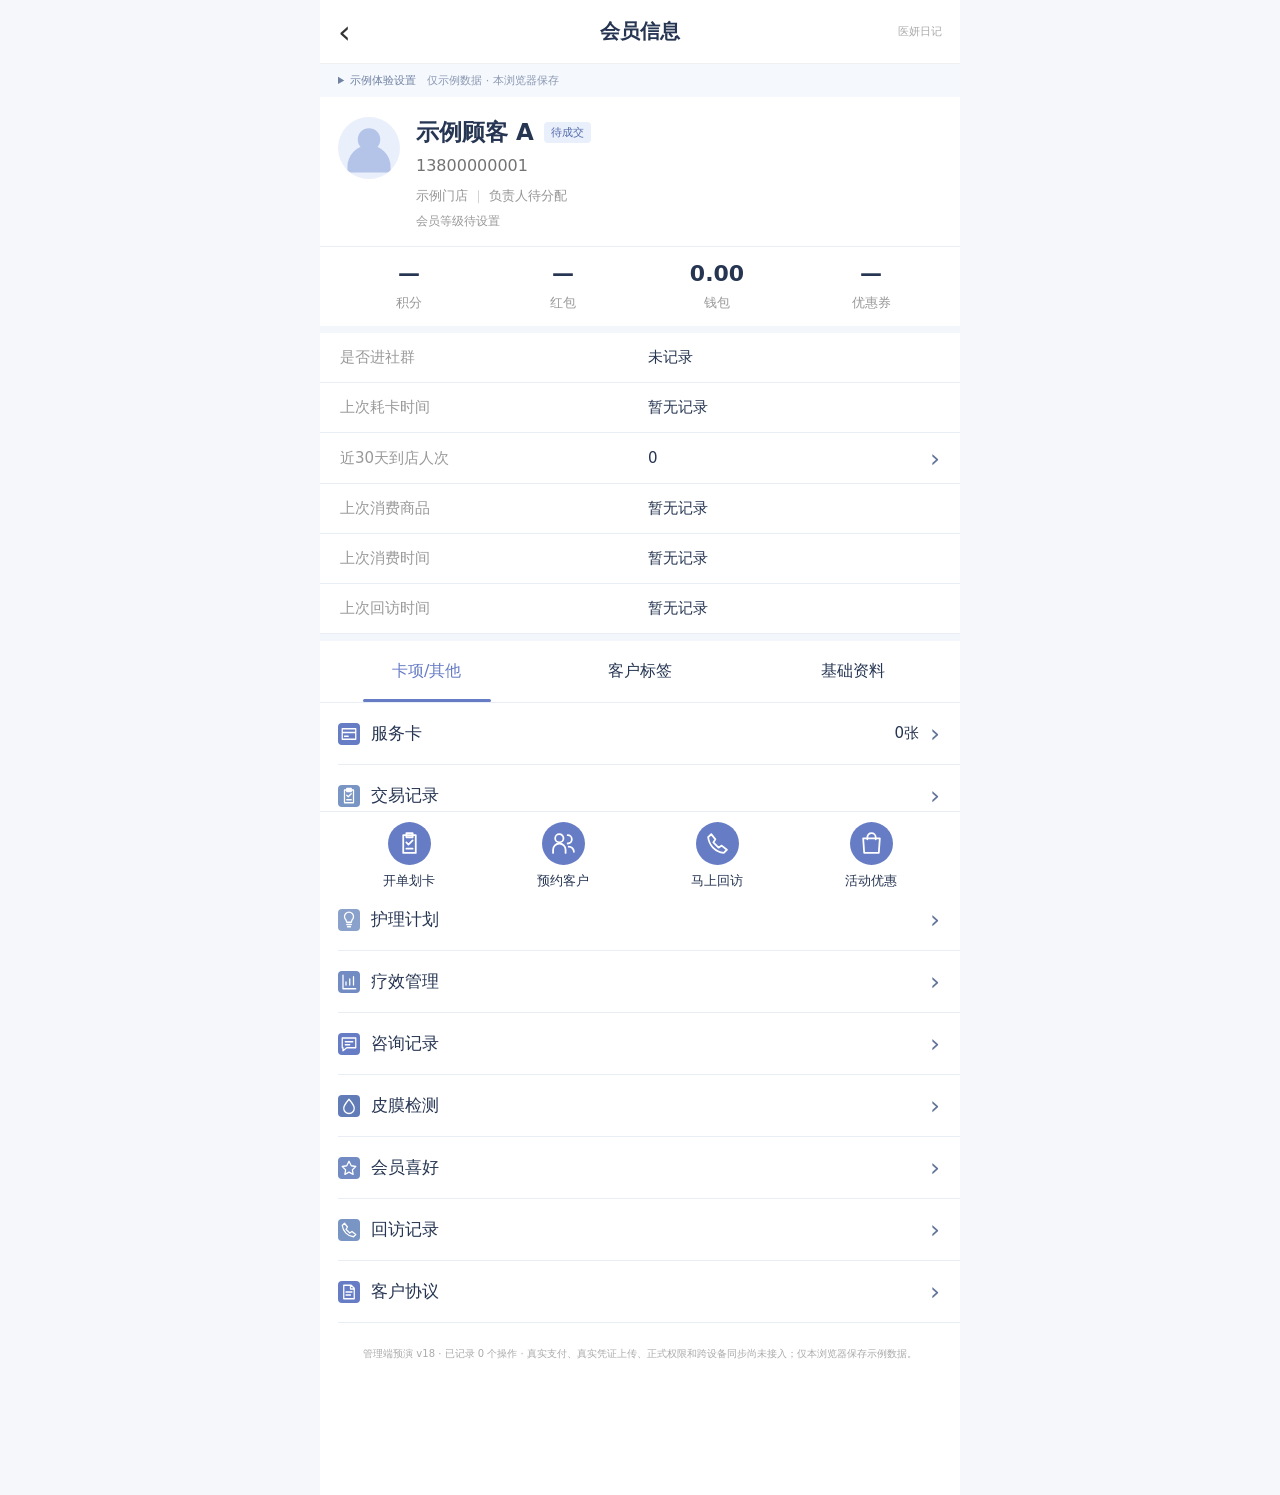
==== commit ad4ec9ed: "Move linked statistics to management home and separate customer and appointment navigation" ====
--- a/card-workflow/index.html
+++ b/card-workflow/index.html
@@ -6,7 +6,7 @@
     <meta name="robots" content="noindex, nofollow" />
     <meta name="referrer" content="no-referrer" />
     <title>医妍日记 · 管理端体验</title>
-    <script type="module" crossorigin src="./assets/management-DeNZUp_w.js"></script>
+    <script type="module" crossorigin src="./assets/management-C-SxJ9Hk.js"></script>
     <link rel="modulepreload" crossorigin href="./assets/modulepreload-polyfill-wMinxHhO.js">
     <link rel="stylesheet" crossorigin href="./assets/management-DooPAkjK.css">
   </head>
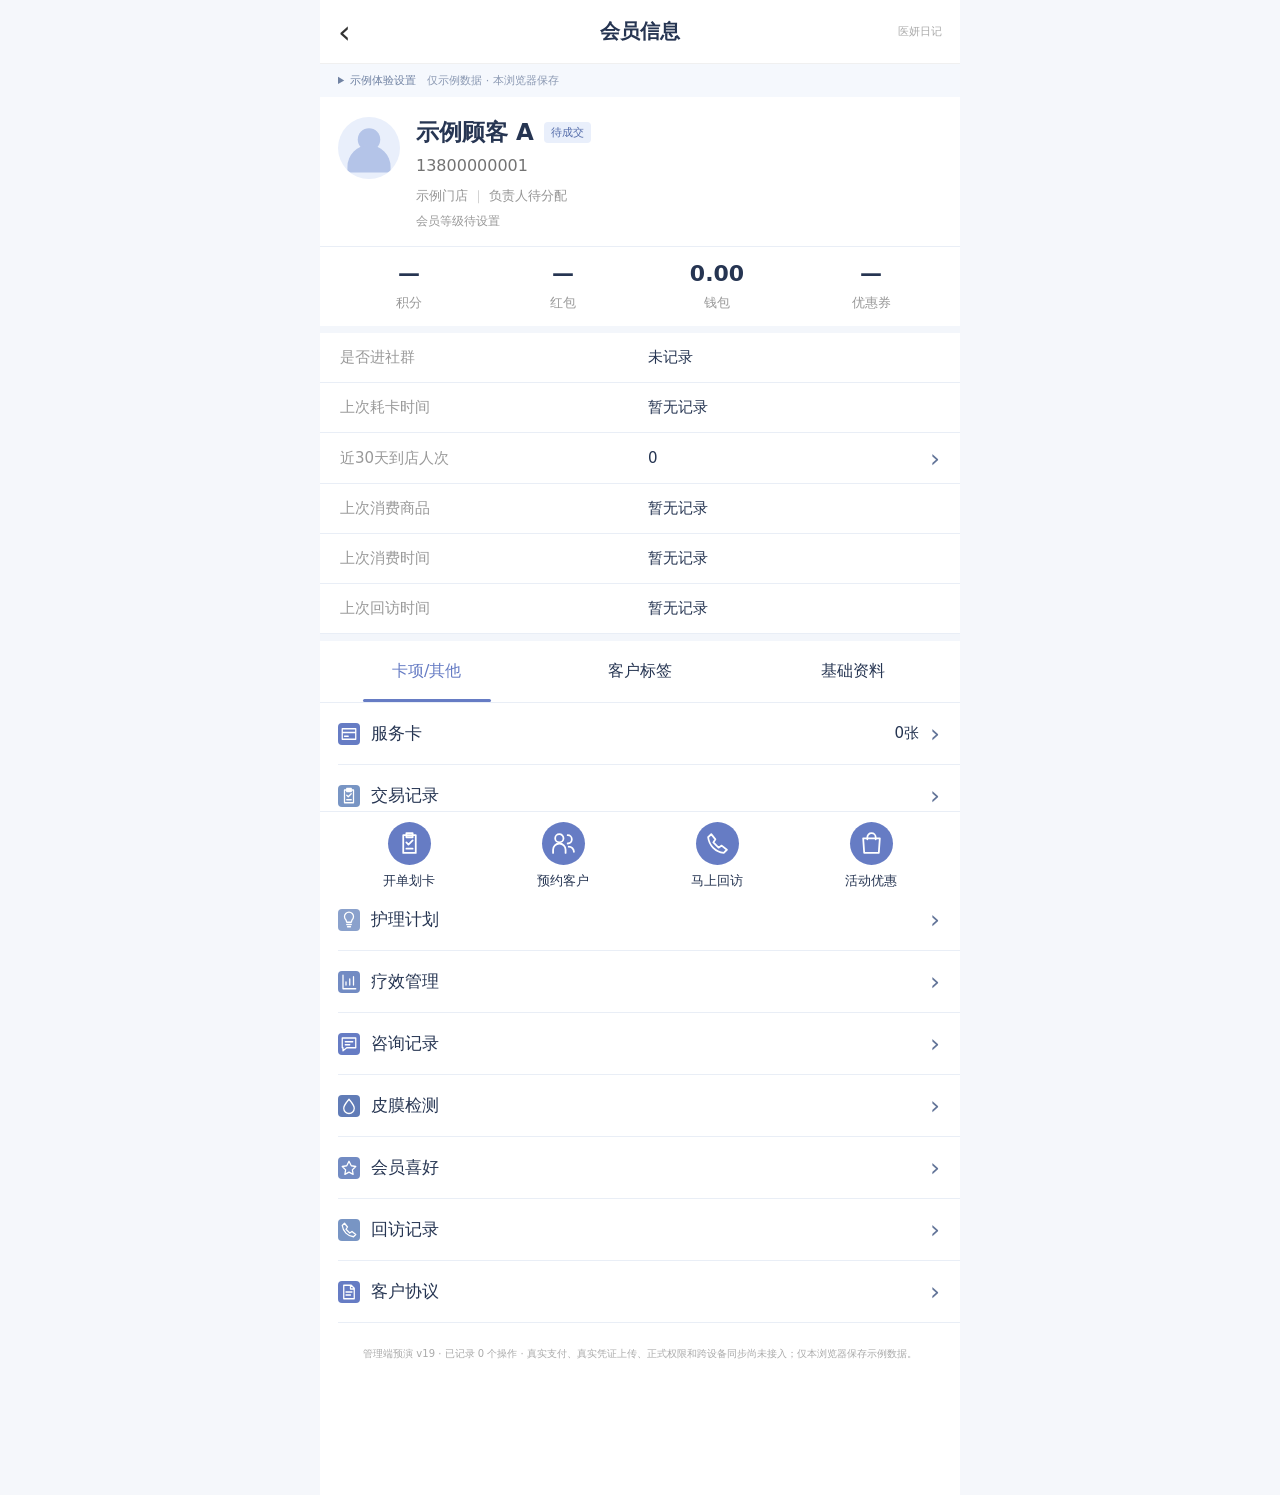
==== commit 3815e144: "Connect customer followups with appointments visits and course consumption results" ====
--- a/card-workflow/index.html
+++ b/card-workflow/index.html
@@ -6,7 +6,7 @@
     <meta name="robots" content="noindex, nofollow" />
     <meta name="referrer" content="no-referrer" />
     <title>医妍日记 · 管理端体验</title>
-    <script type="module" crossorigin src="./assets/management-C-SxJ9Hk.js"></script>
+    <script type="module" crossorigin src="./assets/management-Co9x4vhS.js"></script>
     <link rel="modulepreload" crossorigin href="./assets/modulepreload-polyfill-wMinxHhO.js">
     <link rel="stylesheet" crossorigin href="./assets/management-DooPAkjK.css">
   </head>
